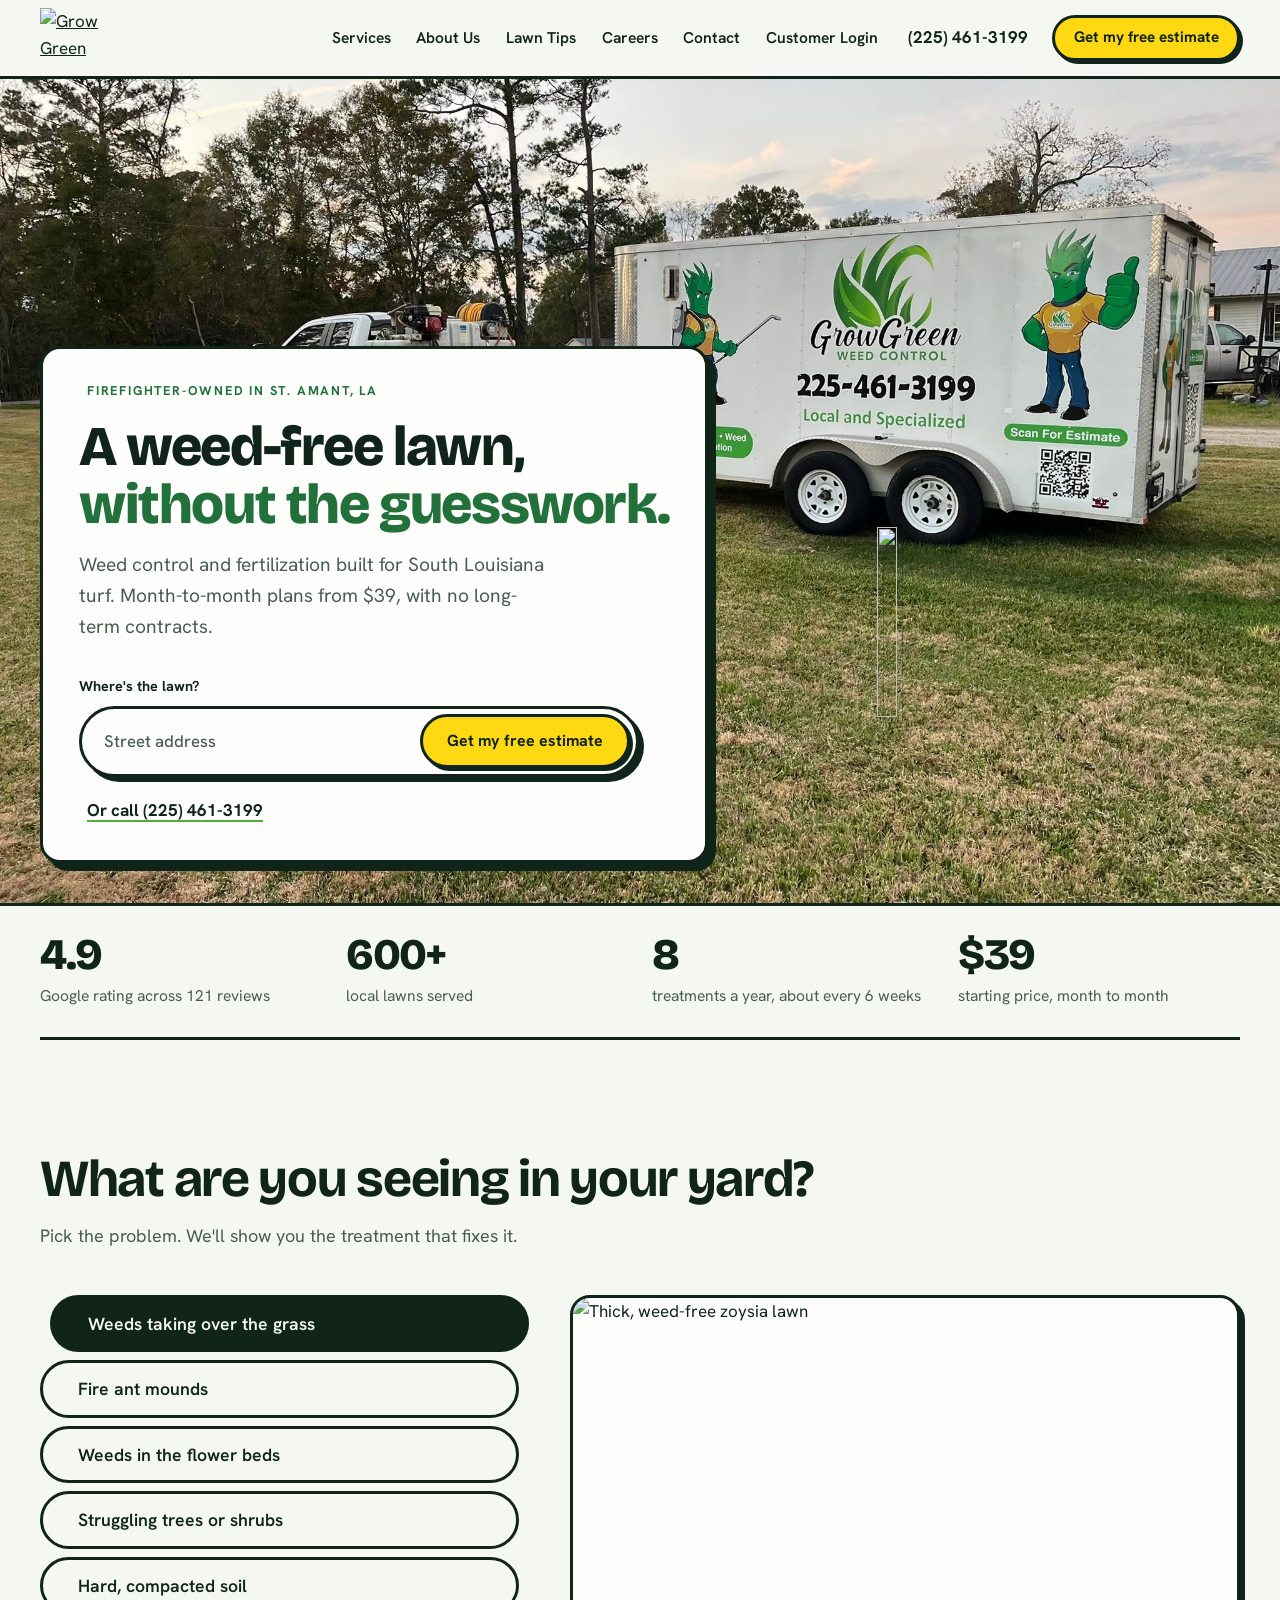
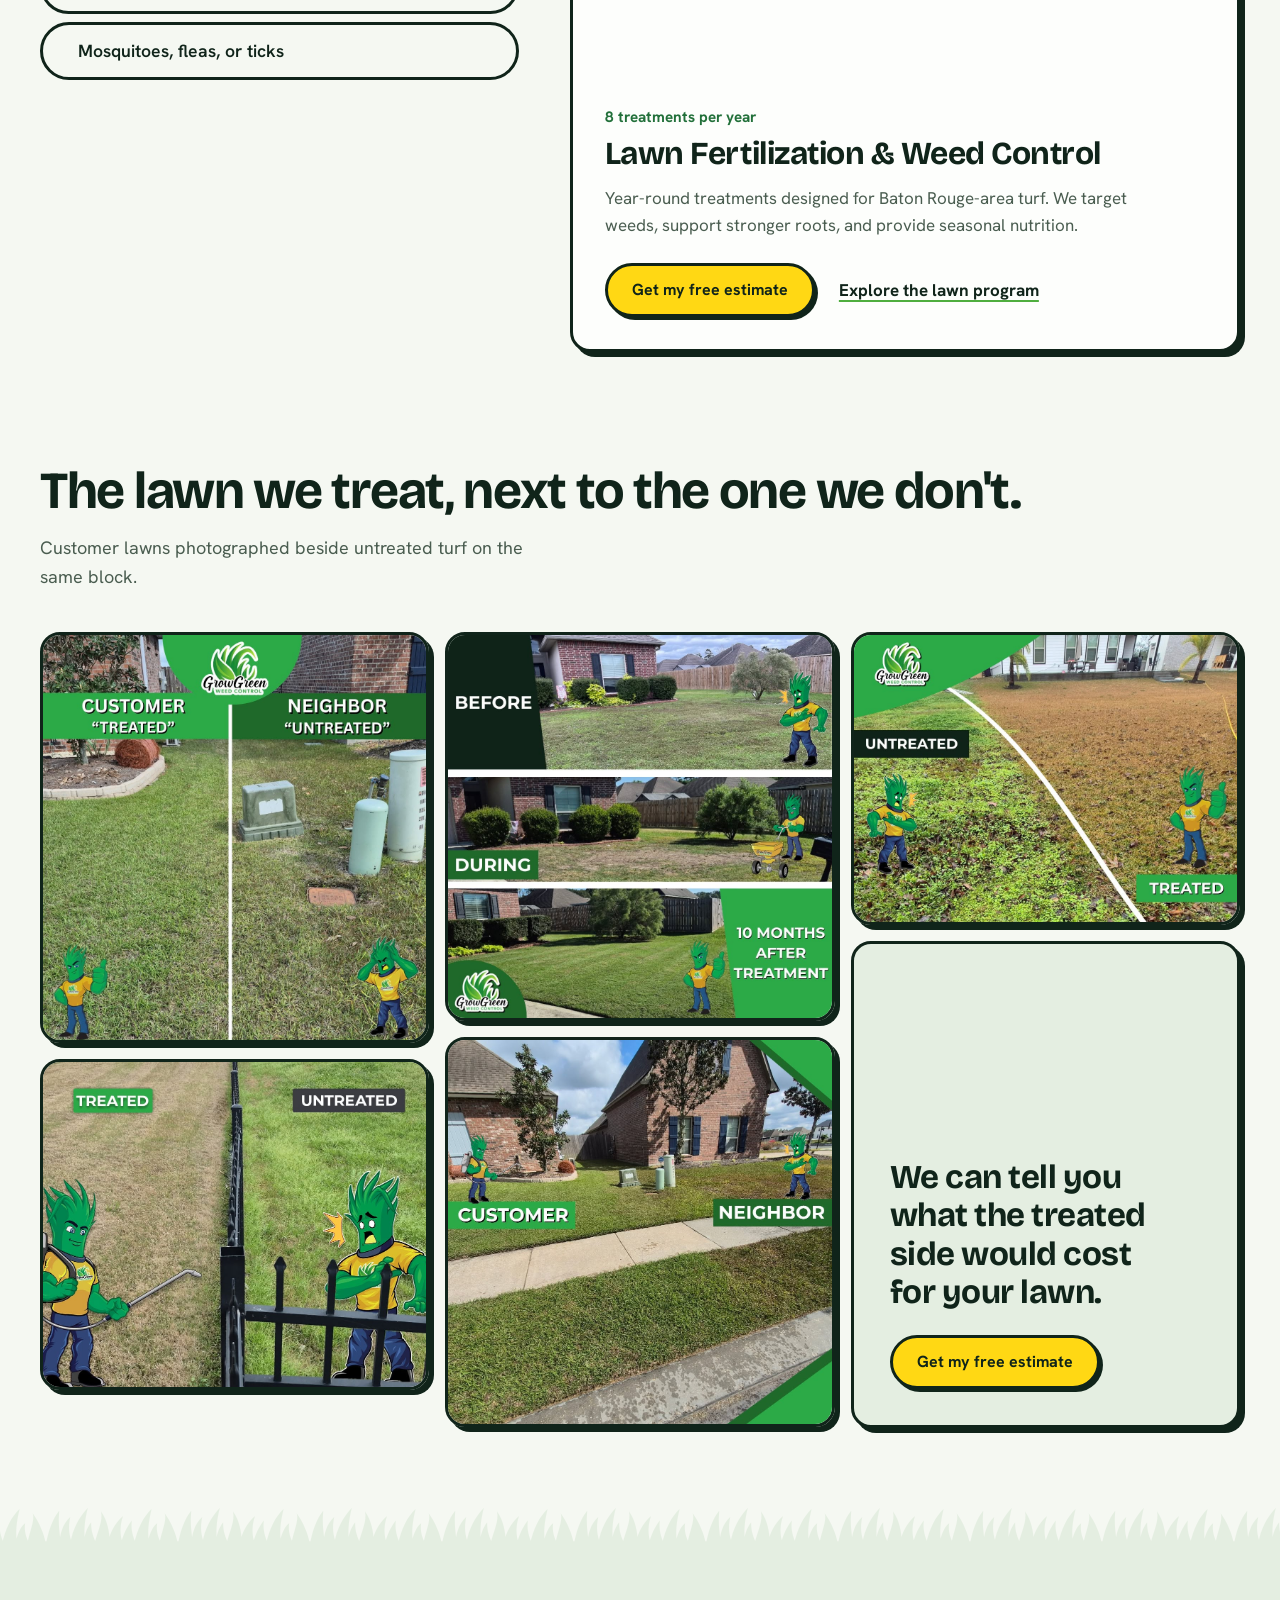
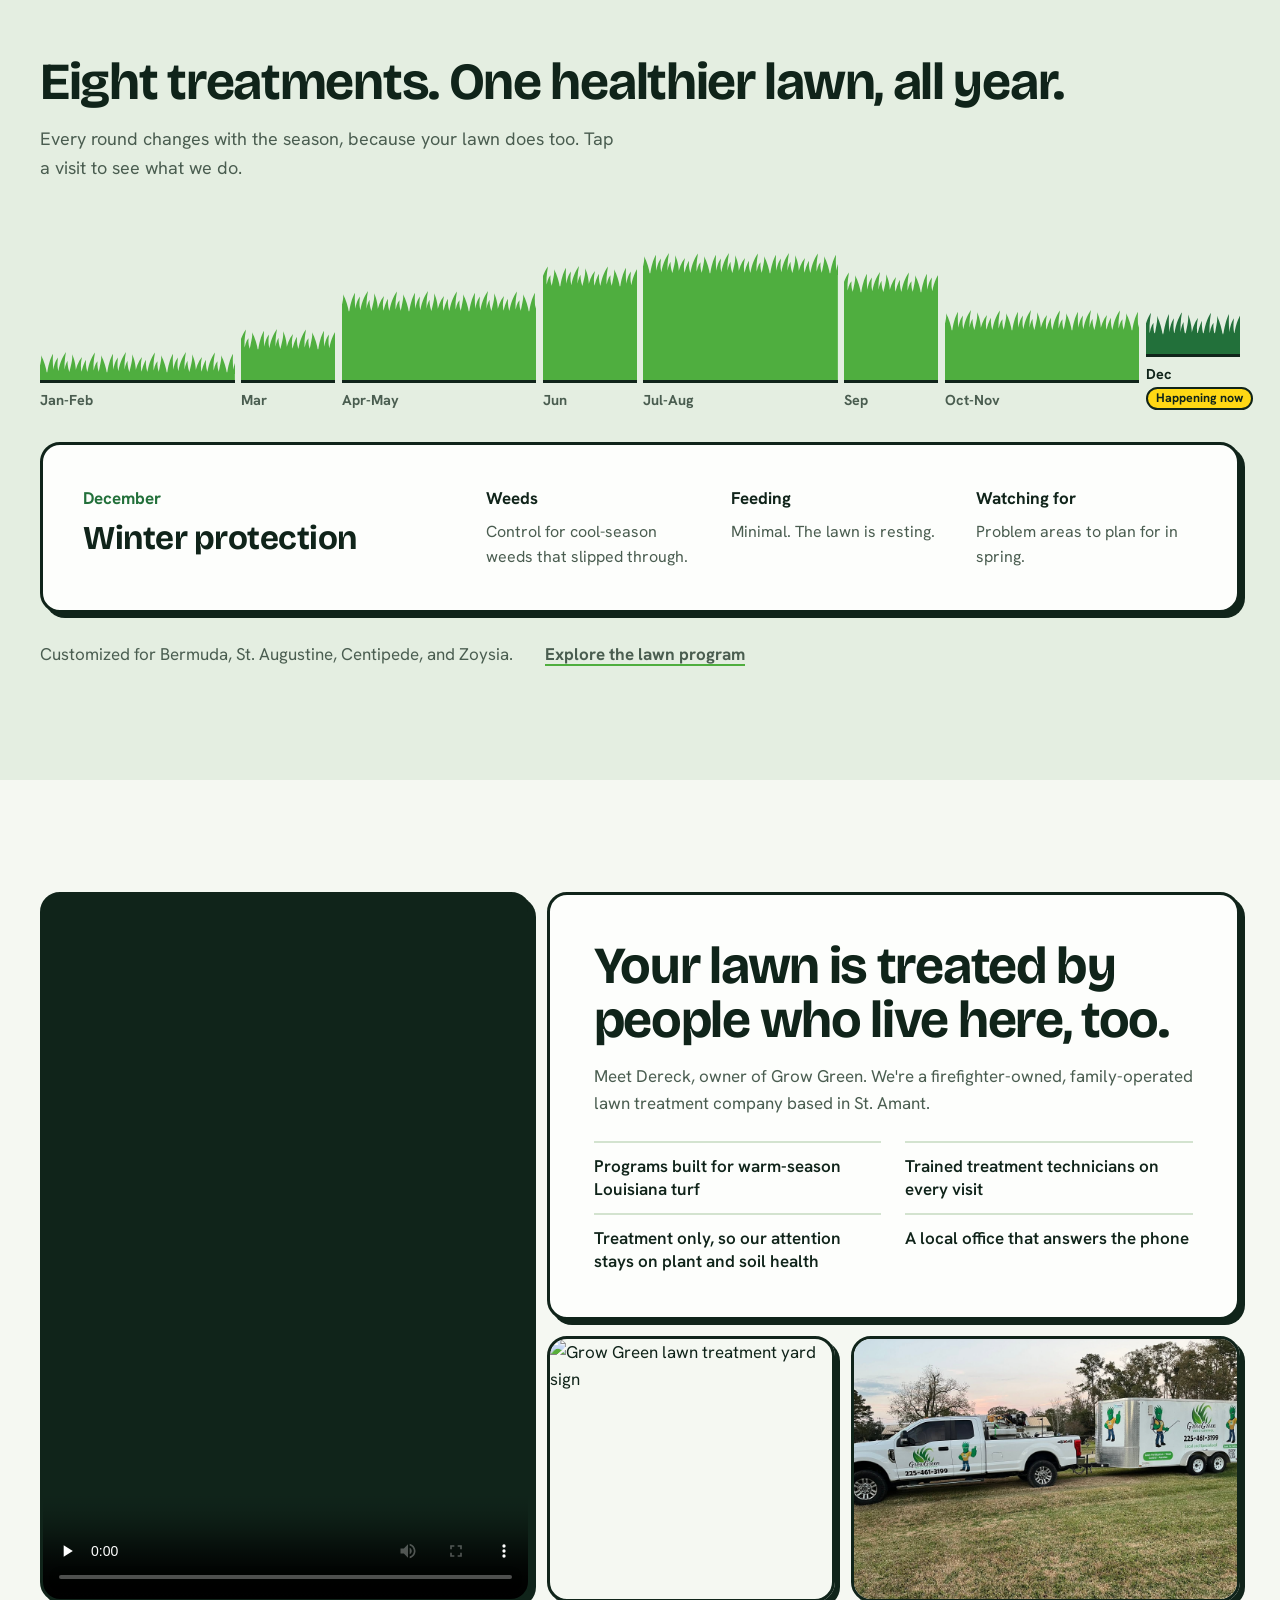
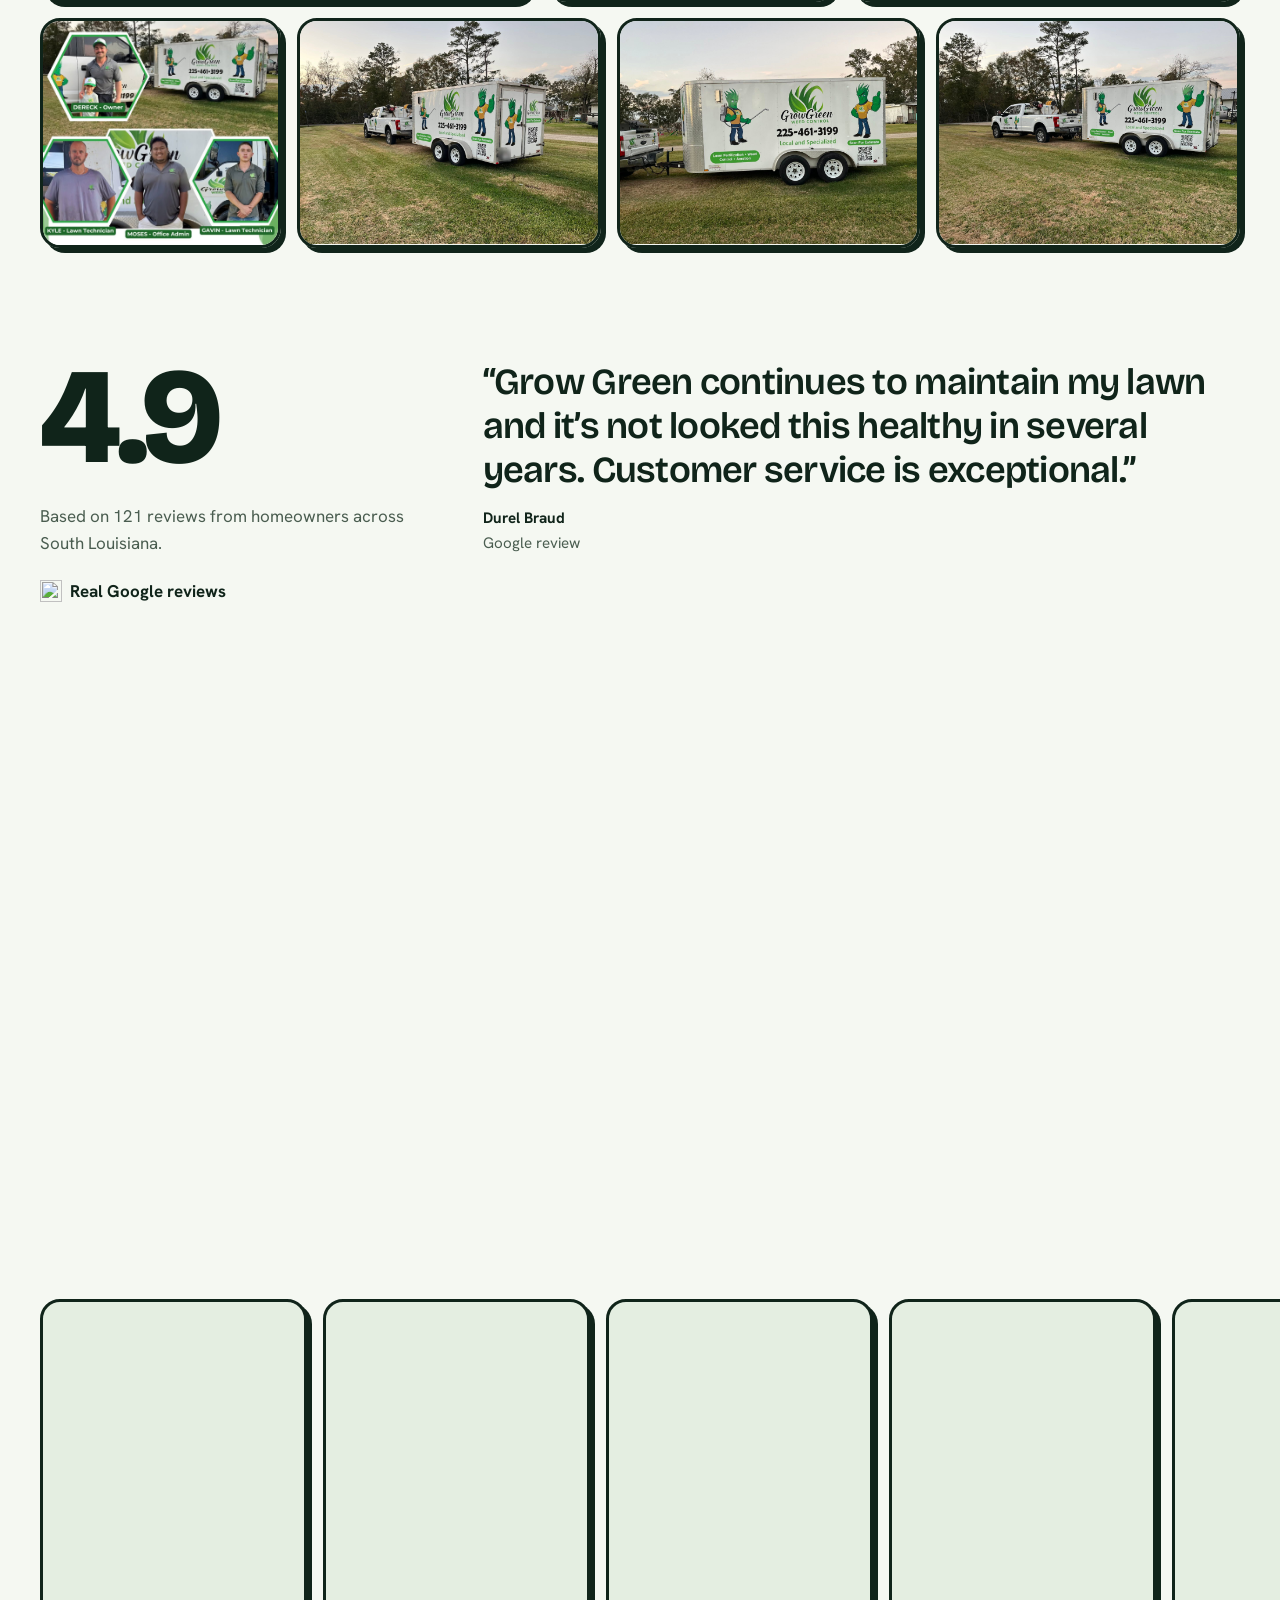
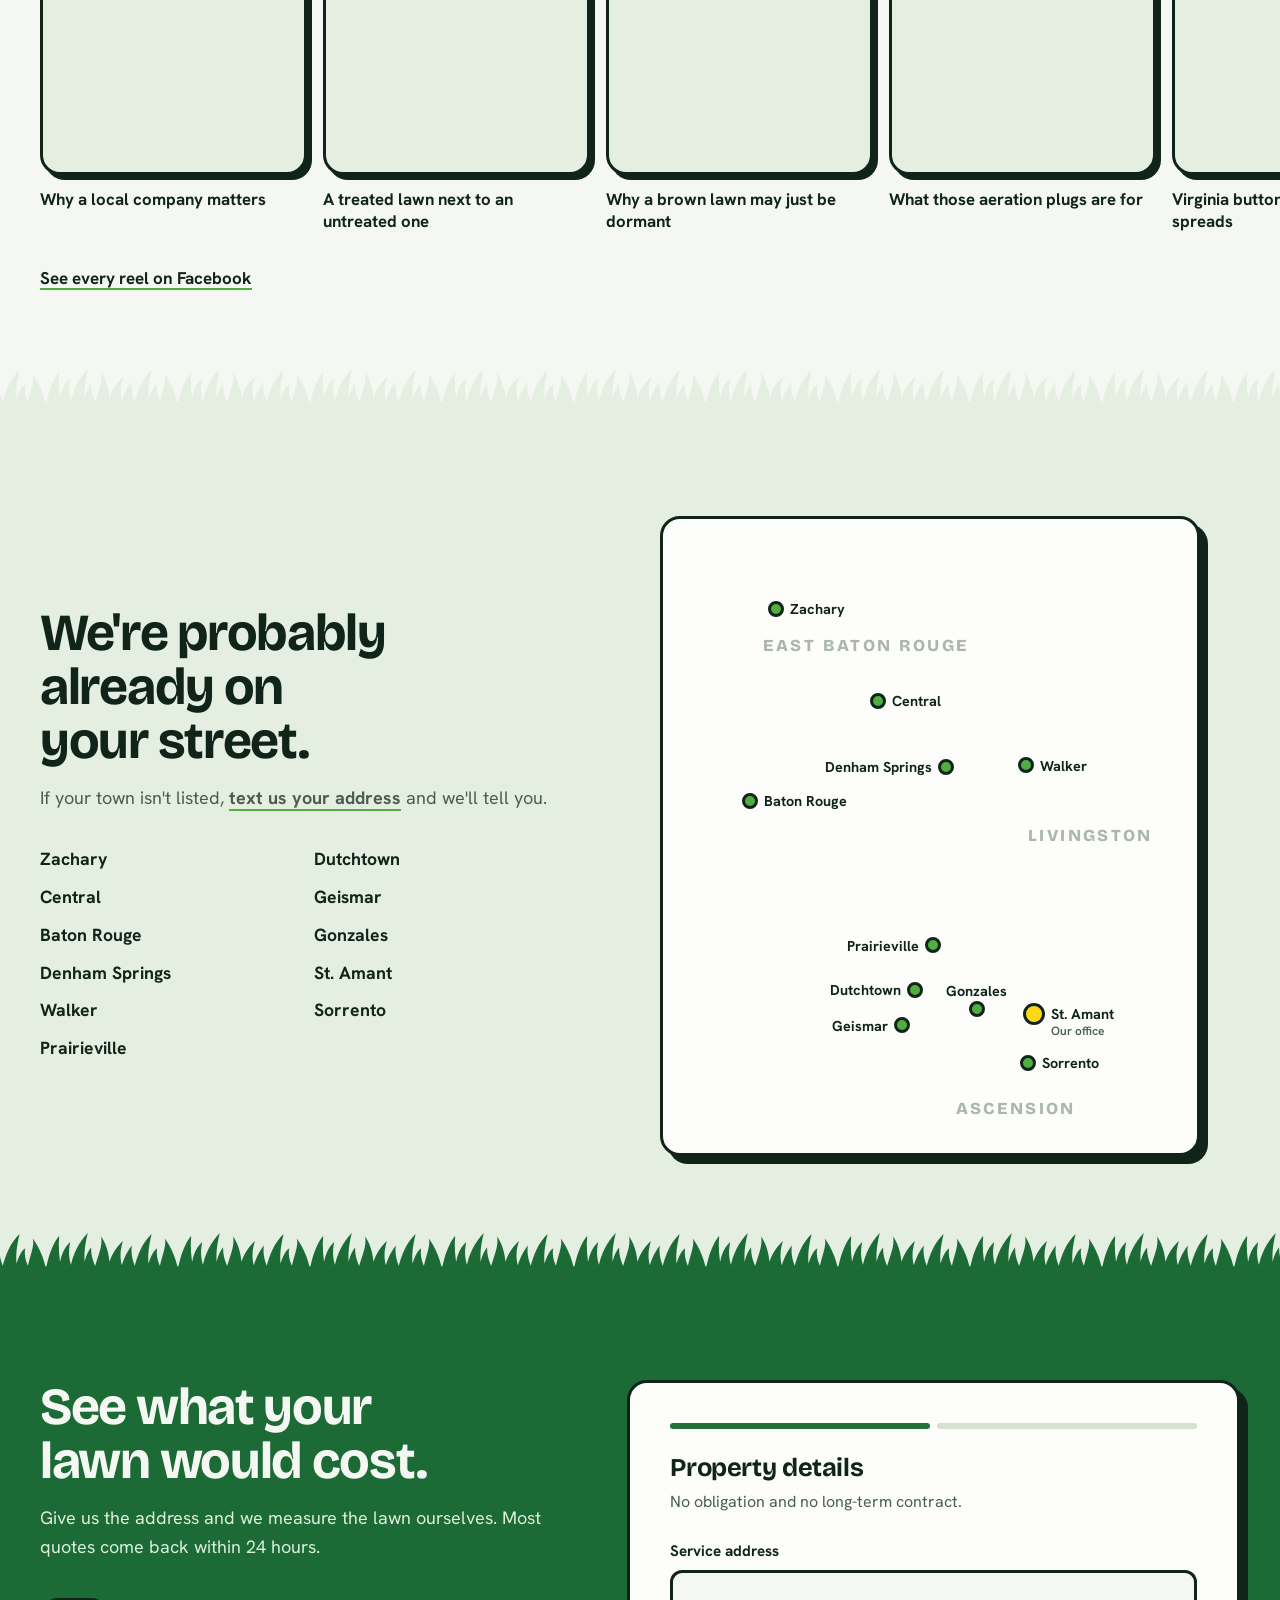
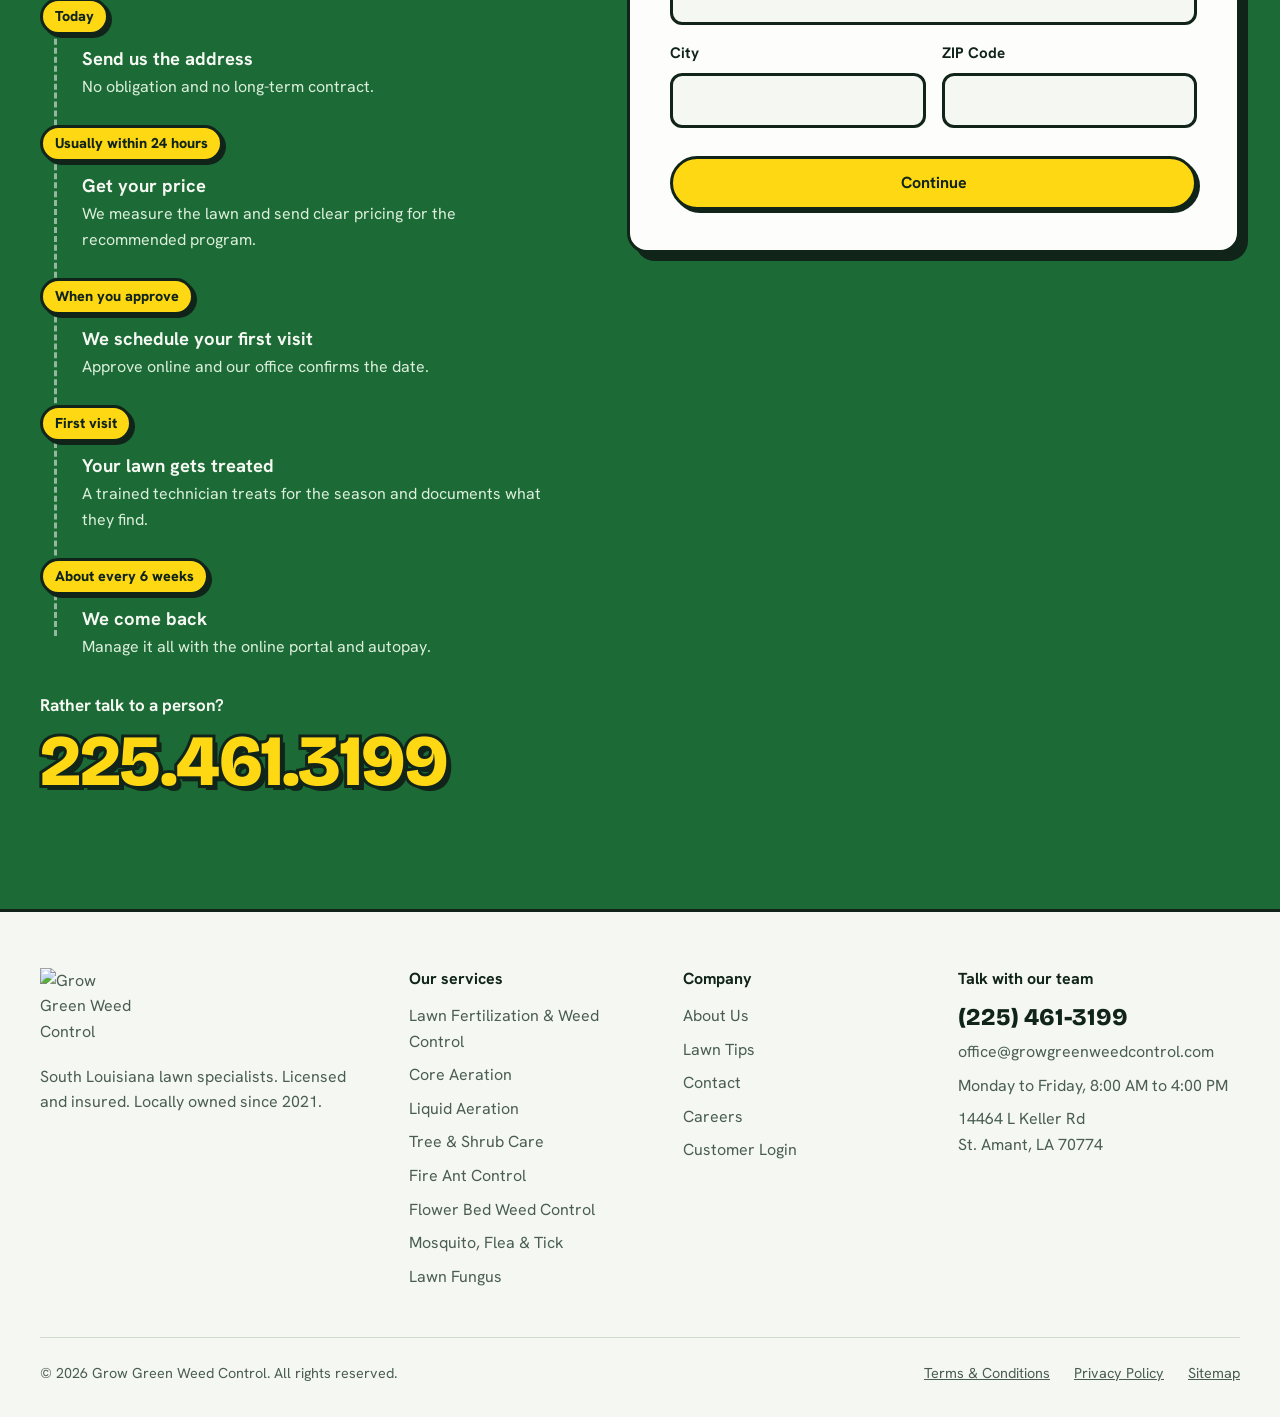
==== index.html @ 9f56fccf "Add Grow Green homepage redesign mockup Single-page redesign of growgreenweedcontrol.com with the ph" ====
<!doctype html>
<html lang="en">
<head>
<meta charset="utf-8">
<meta name="viewport" content="width=device-width, initial-scale=1">
<title>Grow Green Weed Control | Baton Rouge Lawn Treatment & Fertilization Experts</title>
<meta name="description" content="Local weed control and fertilization designed for South Louisiana lawns. Month-to-month plans start at $39. Firefighter-owned in St. Amant, LA.">
<!-- Pitch mockup: fonts and icons load from CDNs and photos hotlink from the live site. Self-host all three for production. -->
<link rel="preconnect" href="https://fonts.googleapis.com">
<link rel="preconnect" href="https://fonts.gstatic.com" crossorigin>
<link href="https://fonts.googleapis.com/css2?family=Bricolage+Grotesque:opsz,wght@12..96,500..800&family=Hanken+Grotesk:ital,wght@0,400..700;1,400..700&display=swap" rel="stylesheet">
<link rel="stylesheet" href="https://unpkg.com/@phosphor-icons/web@2.1.1/src/bold/style.css">
<link rel="stylesheet" href="https://unpkg.com/@phosphor-icons/web@2.1.1/src/fill/style.css">
<link rel="preload" as="image" href="photos/truck-trailer-1.jpg">
<style>
/* Tokens. Shape rule: buttons and chips are full pill, media and panels 20px, inputs 12px. */
:root{
  --bg:#f5f8f2; --surface:#fdfefc; --tint:#e4eee1; --tint-2:#d3e3cf;
  --ink:#10241a; --muted:#4a5d50; --line:#cfdccc;
  --green:#22703a; --green-bright:#4fae3f;
  --accent:#ffd814; --accent-ink:#10241a; --accent-hover:#f5c800; /* yard-sign yellow */
  --bw:3px; --brand-block:#1c6a35;
  --grass:#4fae3f; --grass-on:#22703a; --star-stroke:2px;
  /* One repeating grass-blade silhouette, used as a mask for section edges and the calendar */
  --blades:url("data:image/svg+xml,%3Csvg xmlns='http://www.w3.org/2000/svg' viewBox='0 0 120 40' preserveAspectRatio='none'%3E%3Cpath d='M0 40C2 26 6 12 12 3C11 16 12 28 14 40ZM12 40C13 28 15 18 22 10C20 22 21 30 24 40ZM22 40C24 24 30 10 38 0C35 14 34 28 36 40ZM34 40C35 30 37 22 41 16C41 26 43 32 46 40ZM44 40C47 26 52 14 50 4C56 14 58 28 58 40ZM56 40C58 28 62 18 70 9C67 20 67 30 70 40ZM68 40C70 30 74 20 78 14C77 24 79 32 82 40ZM80 40C83 24 88 10 96 1C93 16 92 28 94 40ZM92 40C94 30 96 22 101 17C100 26 102 33 105 40ZM103 40C105 26 110 14 108 6C114 16 118 28 120 40ZM0 37H120V40H0Z'/%3E%3C/svg%3E");
  --error:#a3261b;
  --shadow:5px 5px 0 var(--ink);
  --r-media:20px; --r-input:12px;
  --display:"Bricolage Grotesque",system-ui,sans-serif;
  --body:"Hanken Grotesk",system-ui,sans-serif;
  --ease:cubic-bezier(.16,1,.3,1);
  /* z-scale: 10 sticky nav, 20 mobile action bar, 30 mobile menu */
}
@media (prefers-color-scheme:dark){
  :root{
    --bg:#0d1811; --surface:#14231a; --tint:#1a2e21; --tint-2:#24402d;
    --ink:#eaf2ea; --muted:#a6b8aa; --line:#2b4233;
    --green:#7fd069; --green-bright:#7fd069;
    --grass:#35762f; --grass-on:#a5e88c; --star-stroke:0;
    --error:#ff9d91;
  }
}
*,*::before,*::after{box-sizing:border-box}
html{scroll-behavior:smooth;scroll-padding-top:92px}
body{margin:0;background:var(--bg);color:var(--ink);font:400 1.0625rem/1.6 var(--body);-webkit-font-smoothing:antialiased}
img,video{display:block;max-width:100%;height:auto}
a{color:inherit}
button,input,select{font-family:inherit}
h1,h2,h3{font-family:var(--display);font-weight:700;letter-spacing:-.025em;line-height:1.04;margin:0;text-wrap:balance}
h2{font-size:clamp(2rem,4.2vw,3.25rem)}
h3{font-size:1.35rem;letter-spacing:-.015em;line-height:1.15}
p{margin:0;text-wrap:pretty}
.wrap{max-width:1280px;margin-inline:auto;padding-inline:clamp(1rem,4vw,2.5rem)}
section{padding-block:clamp(4rem,9vw,7rem)}
.lede{color:var(--muted);max-width:58ch;margin-top:1rem;font-size:1.125rem}
.sr{position:absolute;width:1px;height:1px;overflow:hidden;clip-path:inset(50%)}
:focus-visible{outline:3px solid var(--green);outline-offset:3px;border-radius:6px}

.btn{display:inline-flex;align-items:center;justify-content:center;gap:.55rem;white-space:nowrap;font:700 1rem/1 var(--body);padding:1rem 1.5rem;border-radius:999px;border:2px solid transparent;text-decoration:none;cursor:pointer;transition:transform .25s var(--ease),background-color .2s,border-color .2s}
.btn:active{transform:scale(.98)}
.btn-primary{background:var(--accent);color:var(--accent-ink)}
.btn-primary:hover{background:var(--accent-hover)}
.btn-primary i{transition:transform .3s var(--ease)}
.btn-primary:hover i{transform:translateX(4px)}
.btn-ghost{border-color:var(--ink);color:var(--ink);background:transparent}
.btn-ghost:hover{background:var(--tint)}
.textlink{font-weight:700;text-underline-offset:.25em;text-decoration-thickness:2px;text-decoration-color:var(--green-bright)}
.textlink:hover{text-decoration-color:var(--accent)}

/* Nav */
.nav{position:sticky;top:0;z-index:10;background:color-mix(in srgb,var(--bg) 92%,transparent);backdrop-filter:blur(10px);border-bottom:1px solid var(--line)}
.nav .wrap{display:flex;align-items:center;gap:1.5rem;height:76px}
.logo{display:flex;align-items:center;flex:none}
.logo img{height:60px;width:auto}
@media (prefers-color-scheme:dark){.logo{background:#f5f8f2;border-radius:12px;padding:2px 8px}}
.nav-links{display:flex;gap:1.6rem;margin-left:auto;list-style:none;padding:0;margin-block:0}
.nav-links a{text-decoration:none;font-weight:600;font-size:.975rem;white-space:nowrap}
.nav-links a:hover{color:var(--green)}
.nav-phone{font-weight:700;text-decoration:none;white-space:nowrap;display:flex;align-items:center;gap:.4rem}
.nav .btn{padding:.8rem 1.15rem;font-size:.95rem}
.menu-btn{display:none;margin-left:auto;background:none;border:2px solid var(--ink);color:var(--ink);border-radius:999px;width:46px;height:46px;font-size:1.25rem;cursor:pointer;align-items:center;justify-content:center}
@media (max-width:1100px){
  .nav-links{display:none;position:absolute;z-index:30;top:76px;left:0;right:0;background:var(--surface);border-bottom:1px solid var(--line);flex-direction:column;gap:0;padding:.5rem clamp(1rem,4vw,2.5rem) 1.25rem}
  .nav-links.open{display:flex}
  .nav-links a{display:block;padding:.9rem 0;border-bottom:1px solid var(--line);font-size:1.05rem}
  .menu-btn{display:inline-flex}
  .nav-phone{margin-left:auto}
  .menu-btn{margin-left:0}
}
@media (max-width:767px){.nav .btn,.nav-phone span{display:none}.nav .wrap{height:68px}.logo img{height:52px}.nav-links{top:68px}}

/* Hero */
.hero{position:relative;padding:0;border-bottom:var(--bw) solid var(--ink);--ph:clamp(220px,56vw,420px)}
.hero-bg{position:absolute;inset:0;width:100%;height:100%;object-fit:cover;object-position:50% 88%}
.hero .wrap{position:relative;display:flex;align-items:flex-end;min-height:calc(100dvh - 76px);padding-block:2.5rem}
.hero-card{background:var(--surface);border:var(--bw) solid var(--ink);border-radius:var(--r-media);padding:clamp(1.25rem,3vw,2.25rem);max-width:730px;box-shadow:8px 8px 0 var(--ink)}
.eyebrow{font:700 .8rem/1 var(--body);letter-spacing:.14em;text-transform:uppercase;color:var(--green);display:flex;align-items:center;gap:.5rem;margin-bottom:1.25rem}
.hero h1{font-size:clamp(2.1rem,4.6vw,3.5rem);font-weight:800}
.hero h1 em{font-style:normal;color:var(--green);display:block}
.hero .lede{font-size:clamp(1.1rem,1.5vw,1.3rem);max-width:44ch}
.addr{margin-top:2rem;max-width:560px}
.addr label{display:block;font-weight:700;font-size:.9rem;margin-bottom:.5rem}
.addr-row{display:flex;gap:.5rem;background:var(--surface);border:2px solid var(--ink);border-radius:999px;padding:.35rem;box-shadow:var(--shadow)}
.addr-row:focus-within{border-color:var(--green)}
.addr-row input{flex:1;min-width:0;border:0;background:transparent;color:var(--ink);font:500 1.05rem var(--body);padding:.6rem 1rem;outline:0}
.addr-row input::placeholder{color:var(--muted)}
.hero-call{margin-top:1.25rem;display:inline-flex;align-items:center;gap:.5rem}
.mascot{position:absolute;right:max(4vw,calc((100vw - 1280px)/2));bottom:-1.25rem;height:min(48%,420px);width:auto;filter:drop-shadow(6px 6px 0 rgb(16 36 26 / .35));transform-origin:60% 100%}
@media (max-width:900px){
  .hero-bg{position:static;height:var(--ph);border-bottom:var(--bw) solid var(--ink)}
  .hero .wrap{display:block;min-height:0;padding-block:0 2.5rem}
  .hero-card{margin-top:-3rem;max-width:none}
  .hero{--ph:clamp(300px,64vw,440px)}
  .mascot{right:1rem;bottom:auto;top:calc(var(--ph) - 3rem - 104px);height:120px}
}
@media (max-width:520px){
  .addr-row{flex-direction:column;border-radius:var(--r-media);padding:.5rem}
  .addr-row .btn{width:100%}
}

/* Proof row */
.proof{padding-block:0}
.proof ul{list-style:none;margin:0;padding:1.75rem 0;display:grid;grid-template-columns:repeat(4,1fr);gap:1.5rem;border-block:1px solid var(--line)}
.proof b{display:flex;align-items:center;gap:.4rem;font:800 clamp(1.9rem,3.4vw,2.75rem)/1 var(--display);letter-spacing:-.03em}
.proof b i{font-size:.7em;color:var(--accent)}
.proof span{display:block;color:var(--muted);margin-top:.4rem;font-size:.975rem}
@media (max-width:767px){.proof ul{grid-template-columns:1fr 1fr}}

/* Symptom picker */
.picker-grid{display:grid;grid-template-columns:minmax(0,5fr) minmax(0,7fr);gap:clamp(1.5rem,4vw,3.5rem);margin-top:2.75rem;align-items:start}
.picker-tabs{display:flex;flex-direction:column;gap:.5rem}
.picker-tabs button{display:flex;align-items:center;gap:.9rem;width:100%;text-align:left;font:600 1.1rem/1.2 var(--body);color:var(--ink);background:transparent;border:2px solid var(--line);border-radius:999px;padding:.95rem 1.3rem;cursor:pointer;transition:background-color .2s,border-color .2s,transform .3s var(--ease)}
.picker-tabs button i{font-size:1.3rem;color:var(--green)}
.picker-tabs button:hover{border-color:var(--green);transform:translateX(4px)}
.picker-tabs button[aria-selected=true]{background:var(--ink);border-color:var(--ink);color:var(--bg);transform:translateX(10px)}
.picker-tabs button[aria-selected=true] i{color:var(--accent)}
.picker-panel{background:var(--surface);border:1px solid var(--line);border-radius:var(--r-media);overflow:hidden;box-shadow:var(--shadow)}
.picker-panel img{width:100%;aspect-ratio:16/9;object-fit:cover}
.picker-body{padding:clamp(1.25rem,3vw,2rem)}
.picker-body .freq{font-weight:700;color:var(--green);font-size:.95rem}
.picker-body h3{font-size:clamp(1.5rem,2.6vw,2rem);margin-top:.35rem}
.picker-body p{color:var(--muted);margin-top:.75rem;max-width:56ch}
.picker-actions{display:flex;flex-wrap:wrap;align-items:center;gap:1rem 1.5rem;margin-top:1.5rem}
.swap{animation:swap .45s var(--ease)}
@keyframes swap{from{opacity:0;transform:translateY(10px)}}
@media (max-width:900px){
  .picker-grid{grid-template-columns:1fr}
  .picker-tabs{flex-direction:row;overflow-x:auto;scroll-snap-type:x mandatory;padding-bottom:.5rem;margin-inline:calc(-1 * clamp(1rem,4vw,2.5rem));padding-inline:clamp(1rem,4vw,2.5rem)}
  .picker-tabs button{flex:none;width:auto;scroll-snap-align:start;font-size:1rem;padding:.8rem 1.1rem}
  .picker-tabs button:hover,.picker-tabs button[aria-selected=true]{transform:none}
}

.picker-tabs,.rounds{scrollbar-width:none}
.picker-tabs::-webkit-scrollbar,.rounds::-webkit-scrollbar{display:none}

/* Year program */
.year{background:var(--tint)}
/* The year as a strip of turf: 12 month columns, each visit spans its months, grass height follows the growing season */
.rounds{display:grid;grid-template-columns:repeat(12,minmax(0,1fr));gap:.4rem;margin-top:2.75rem;align-items:end}
.rounds button{grid-column:span var(--span);background:none;border:0;padding:0;cursor:pointer;color:var(--muted);font:700 .9rem/1.3 var(--body);text-align:left}
.rounds .turf{display:flex;align-items:flex-end;height:130px;border-bottom:var(--bw) solid var(--ink)}
.rounds .grass{width:100%;height:var(--h);background:var(--grass);-webkit-mask:var(--blades) repeat-x top/60px 22px,linear-gradient(#000,#000) no-repeat bottom/100% calc(100% - 21px);mask:var(--blades) repeat-x top/60px 22px,linear-gradient(#000,#000) no-repeat bottom/100% calc(100% - 21px);transform-origin:bottom;transition:transform .4s var(--ease),background-color .2s}
.rounds button:hover .grass{transform:scaleY(1.06)}
.rounds button[aria-selected=true]{color:var(--ink)}
.rounds button[aria-selected=true] .grass{background:var(--grass-on);transform:scaleY(1.1)}
.rounds .label{display:block;padding-top:.5rem}
.rounds .now{display:inline-block;margin-top:.2rem;padding:.1rem .5rem;background:var(--accent);color:var(--accent-ink);border:2px solid #10241a;border-radius:999px;font-size:.78rem;white-space:nowrap}
.round-panel{margin-top:2rem;display:grid;grid-template-columns:minmax(0,4fr) minmax(0,8fr);gap:clamp(1.5rem,4vw,3rem);background:var(--surface);border-radius:var(--r-media);padding:clamp(1.5rem,3.5vw,2.5rem)}
.round-panel h3{font-size:clamp(1.5rem,2.6vw,2.1rem)}
.round-panel .when{color:var(--green);font-weight:700;margin-bottom:.4rem}
.round-panel dl{margin:0;display:grid;grid-template-columns:repeat(3,1fr);gap:1.5rem}
.round-panel dt{font-weight:700;display:flex;align-items:center;gap:.5rem}
.round-panel dd{margin:.4rem 0 0;color:var(--muted);font-size:1rem}
.year-foot{margin-top:1.75rem;display:flex;flex-wrap:wrap;gap:.75rem 2rem;align-items:center;color:var(--muted)}
@media (max-width:900px){
  .rounds{grid-template-columns:repeat(12,56px);overflow-x:auto;scroll-snap-type:x proximity;padding-bottom:.5rem}
  .rounds button{scroll-snap-align:start}
  .round-panel,.round-panel dl{grid-template-columns:1fr}
}

/* Meet Dereck bento: 4 items, 4 cells */
.bento{display:grid;grid-template-columns:repeat(12,1fr);grid-template-rows:auto auto;gap:1rem}
.bento>*{border-radius:var(--r-media);overflow:hidden}
.b-video{grid-column:span 5;grid-row:span 2;background:#10241a;position:relative;min-height:420px}
.b-video video{position:absolute;inset:0;width:100%;height:100%;object-fit:cover}
.b-text{grid-column:span 7;background:var(--surface);border:1px solid var(--line);padding:clamp(1.5rem,3.5vw,2.75rem)}
.b-text p{color:var(--muted);margin-top:1rem;max-width:60ch}
.why{list-style:none;padding:0;margin:1.5rem 0 0;display:grid;grid-template-columns:1fr 1fr;gap:.75rem 1.5rem;font-weight:600}
.why li{line-height:1.35;padding-top:.75rem;border-top:2px solid var(--tint-2)}
.b-sign{grid-column:span 3}
.b-lawn{grid-column:span 4}
.b-sign img,.b-lawn img{width:100%;height:100%;min-height:200px;max-height:260px;object-fit:cover}
@media (max-width:900px){
  .bento{grid-template-columns:1fr 1fr}
  .b-video,.b-text{grid-column:1/-1;grid-row:auto}
  .b-video{min-height:0;aspect-ratio:1/1}
  .b-sign,.b-lawn{grid-column:span 1}
  .why{grid-template-columns:1fr}
}

/* Crew row: flex-grow equals each photo's aspect ratio, so every photo lands at the same height uncropped */
.crew{display:flex;gap:1rem;margin-top:1rem}
.crew a{flex:var(--ar) 1 0;min-width:0;border-radius:var(--r-media);overflow:hidden}
.crew img{width:100%}
@media (max-width:900px){.crew{display:grid;grid-template-columns:1fr 1fr}.crew a:first-child{grid-column:1/-1}}

/* Facebook graphics are shown from the top down to --crop, which trims the caption strip baked into the bottom of each */
img.crop{aspect-ratio:var(--crop);object-fit:cover;object-position:top}

/* Results */
.results{columns:3;column-gap:1rem;margin-top:2.5rem}
.results>*{display:block;break-inside:avoid;margin-bottom:1rem;border-radius:var(--r-media);overflow:hidden}
.results img{width:100%;transition:transform .6s var(--ease)}
.results a:hover img{transform:scale(1.03)}
.results-cta{aspect-ratio:4/5;background:var(--tint);padding:clamp(1.5rem,3vw,2.25rem);display:flex!important;flex-direction:column;justify-content:flex-end;align-items:flex-start;gap:1.5rem}
.results-cta h3{font-size:clamp(1.6rem,2.6vw,2.2rem)}
@media (max-width:900px){.results{columns:2}}
@media (max-width:560px){.results{columns:1}.results-cta{aspect-ratio:auto}}

/* Reviews */
.reviews-grid{display:grid;grid-template-columns:minmax(0,4fr) minmax(0,8fr);gap:clamp(2rem,5vw,4rem);align-items:start}
.score{position:sticky;top:110px}
.score .big{font:800 clamp(5rem,11vw,8.5rem)/.85 var(--display);letter-spacing:-.05em}
.stars{display:flex;gap:.2rem;color:var(--accent);font-size:1.6rem;margin-top:1rem}
.score p{color:var(--muted);margin-top:.75rem}
.g{display:inline-flex;align-items:center;gap:.5rem;font-weight:700;margin-top:1.25rem}
.g img{width:22px;height:22px}
.quote-lead{font:600 clamp(1.5rem,2.9vw,2.3rem)/1.2 var(--display);letter-spacing:-.02em;margin:0}
.quotes{columns:2;column-gap:1rem;margin-top:2.25rem}
figure{margin:0}
.quotes figure{break-inside:avoid;background:var(--surface);border:1px solid var(--line);border-radius:var(--r-media);padding:1.4rem;margin-bottom:1rem}
.quotes blockquote{margin:0}
figcaption{margin-top:.9rem;font-size:.95rem;color:var(--muted)}
figcaption b{color:var(--ink);display:block}
@media (max-width:900px){.reviews-grid{grid-template-columns:1fr}.score{position:static}}
@media (max-width:600px){.quotes{columns:1}}

/* Reels rail */
.reels-head{display:flex;justify-content:space-between;align-items:flex-end;gap:1.5rem}
.reels-nav{display:flex;gap:.5rem;flex:none}
.reels-nav button{width:52px;height:52px;border-radius:999px;border:2px solid var(--ink);background:transparent;color:var(--ink);font-size:1.25rem;cursor:pointer;display:grid;place-items:center;transition:background-color .2s,transform .25s var(--ease)}
.reels-nav button:hover{background:var(--tint)}
.reels-nav button:active{transform:scale(.95)}
.reel-rail{--gutter:max(clamp(1rem,4vw,2.5rem),calc((100vw - 1280px)/2 + clamp(1rem,4vw,2.5rem)));display:flex;gap:1rem;overflow-x:auto;scroll-snap-type:x mandatory;scroll-padding-inline:var(--gutter);padding:2.25rem var(--gutter) 1rem;scrollbar-width:none}
.reel-rail::-webkit-scrollbar{display:none}
.reel{flex:none;width:267px;height:476px;border-radius:var(--r-media);overflow:hidden;background:var(--tint);scroll-snap-align:start;box-shadow:var(--shadow)}
.reel iframe{width:100%;height:100%;border:0;display:block}
.reel-item{flex:none;width:267px;scroll-snap-align:start}
.reel-item figcaption{margin-top:.9rem;font-weight:700;font-size:1.05rem;line-height:1.3;color:var(--ink)}
.reels-more{display:inline-block;margin-top:1rem}
@media (max-width:600px){.reels-nav{display:none}}

/* Areas */
.areas{background:var(--tint)}
.areas-grid{display:grid;grid-template-columns:minmax(0,5fr) minmax(0,6fr);gap:clamp(2rem,5vw,4rem);align-items:center}
.areas .lede a{white-space:nowrap}
.town-list{list-style:none;padding:0;margin:1.75rem 0 0;columns:2;column-gap:2rem;font-weight:700;font-size:1.1rem}
.town-list li{padding-block:.3rem;break-inside:avoid}
.town-list a{text-decoration:none}
.town-list a:hover{color:var(--green);text-decoration:underline}
/* Towns are plotted from their real coordinates; parish names are placed by eye */
.map{position:relative;aspect-ratio:5/6;max-height:640px;margin-inline:auto;width:100%;max-width:540px;background:var(--surface);border:var(--bw) solid var(--ink);border-radius:var(--r-media);box-shadow:8px 8px 0 var(--ink);overflow:hidden}
.map .parish{position:absolute;transform:translate(-50%,-50%);font:800 clamp(.8rem,1.6vw,1.05rem)/1.1 var(--display);letter-spacing:.14em;text-transform:uppercase;color:color-mix(in srgb,var(--muted) 45%,transparent);text-align:center;pointer-events:none}
.map a{position:absolute;width:0;height:0;text-decoration:none;font:700 .9rem/1 var(--body);color:var(--ink)}
.map a::before{content:"";position:absolute;left:-8px;top:-8px;width:16px;height:16px;border-radius:50%;background:var(--green-bright);border:var(--bw) solid var(--ink);transition:transform .25s var(--ease),background-color .2s}
.map a:hover::before,.map a:focus-visible::before{transform:scale(1.4);background:var(--accent)}
.map a span{position:absolute;top:-.45em;left:14px;white-space:nowrap}
.map a.l span{left:auto;right:14px}
.map a.t span{left:0;top:-1.75em;transform:translateX(-50%)}
.map a.office::before{background:var(--accent);left:-11px;top:-11px;width:22px;height:22px}
.map a.office span{left:17px}
.map a.office small{display:block;font-weight:600;font-size:.75rem;color:var(--muted);margin-top:.2rem}
@media (max-width:900px){.areas-grid{grid-template-columns:1fr}}

/* Quote */
.quote-grid{display:grid;grid-template-columns:minmax(0,5fr) minmax(0,6fr);gap:clamp(2rem,6vw,5rem);align-items:start}
/* What happens next, told by when it happens: yellow time tags strung along a dashed route line */
.next{list-style:none;padding:0;margin:2.25rem 0 0;position:relative}
.next::before{content:"";position:absolute;left:14px;top:.9rem;bottom:1.5rem;border-left:var(--bw) dashed currentColor;opacity:.55}
.next li{position:relative;padding:0 0 1.6rem 2.6rem}
.next li:last-child{padding-bottom:0}
.next .when{position:relative;display:inline-block;margin-left:-2.6rem;padding:.25rem .75rem;background:var(--accent);color:var(--accent-ink);border:var(--bw) solid #10241a;border-radius:999px;font-weight:800;font-size:.9rem;box-shadow:3px 3px 0 #10241a}
.next b{display:block;font-size:1.15rem;margin-top:.6rem}
.next span.what{display:block;color:var(--muted);font-size:1rem}
.form{background:var(--surface);border:1px solid var(--line);border-radius:var(--r-media);padding:clamp(1.25rem,3.5vw,2.5rem);box-shadow:var(--shadow)}
.progress{display:flex;gap:.4rem;margin-bottom:1.5rem}
.progress i{flex:1;height:6px;border-radius:999px;background:var(--tint-2);transition:background-color .3s}
.progress i.on{background:var(--green)}
.form h3{font-size:1.6rem}
.form .hint{color:var(--muted);margin-top:.4rem;font-size:1rem}
.fields{display:grid;grid-template-columns:1fr 1fr;gap:1rem;margin-top:1.5rem}
.field{display:flex;flex-direction:column;gap:.45rem}
.field.full{grid-column:1/-1}
.field label{font-weight:700;font-size:.95rem}
.field input,.field select{font:500 1.05rem var(--body);color:var(--ink);background:var(--bg);border:2px solid var(--line);border-radius:var(--r-input);padding:.85rem 1rem;width:100%}
.field input:focus,.field select:focus{outline:0;border-color:var(--green)}
.field small{color:var(--muted);font-size:.875rem}
.field .err{color:var(--error);font-weight:600;font-size:.9rem;display:none}
.field.bad input{border-color:var(--error)}
.field.bad .err{display:block}
.form-actions{display:flex;flex-wrap:wrap;gap:.75rem;margin-top:1.75rem;align-items:center}
.form-actions .btn-primary{flex:1}
.back{background:none;border:0;color:var(--ink);font:700 1rem var(--body);cursor:pointer;padding:.5rem;text-decoration:underline;text-underline-offset:.25em}
.done{text-align:left}
.done i{font-size:3rem;color:var(--green)}
.done p{color:var(--muted);margin-top:.75rem}
[hidden]{display:none!important}
@media (max-width:900px){.quote-grid{grid-template-columns:1fr}}
@media (max-width:520px){.fields{grid-template-columns:1fr}}

/* Footer */
footer{border-top:1px solid var(--line);padding-block:3.5rem 2rem;font-size:1rem}
.foot{display:grid;grid-template-columns:1.4fr 1fr 1fr 1.2fr;gap:2.5rem}
.foot h4{font:700 1rem var(--body);margin:0 0 .9rem}
.foot ul{list-style:none;padding:0;margin:0;display:grid;gap:.5rem}
.foot a{text-decoration:none;color:var(--muted)}
.foot a:hover{color:var(--ink);text-decoration:underline}
.foot p{color:var(--muted);margin-top:1rem;max-width:36ch}
.foot address{font-style:normal;color:var(--muted);display:grid;gap:.5rem}
.foot address a.tel{font:800 1.5rem var(--display);color:var(--ink)}
.legal{margin-top:3rem;padding-top:1.5rem;border-top:1px solid var(--line);display:flex;flex-wrap:wrap;gap:.5rem 1.5rem;color:var(--muted);font-size:.9rem}
.legal a{color:var(--muted)}
.legal span{margin-right:auto}
@media (max-width:900px){.foot{grid-template-columns:1fr 1fr}}
@media (max-width:520px){.foot{grid-template-columns:1fr}}

/* Cartoon linework, matching the mascot: thick ink outlines and hard offset shadows instead of hairlines and blur */
.picker-panel,.b-text,.quotes figure,.form,.round-panel,.bento>*,.crew a,.results>*,.reel{border:var(--bw) solid var(--ink)}
.bento>*,.crew a,.results>*,.round-panel,.quotes figure{box-shadow:var(--shadow)}
.btn{border:var(--bw) solid #10241a;box-shadow:3px 3px 0 var(--ink)}
.btn:hover{transform:translate(-1px,-1px);box-shadow:4px 4px 0 var(--ink)}
.btn:active{transform:translate(3px,3px);box-shadow:0 0 0 var(--ink)}
.btn-ghost{border-color:var(--ink)}
.addr-row,.picker-tabs button,.menu-btn,.reels-nav button{border-width:var(--bw);border-color:var(--ink)}
.field input,.field select{border-width:var(--bw);border-color:var(--ink)}
.field.bad input{border-color:var(--error)}
.reels-nav button{box-shadow:3px 3px 0 var(--ink)}
.nav{border-bottom:var(--bw) solid var(--ink)}
.proof ul{border-top:0;border-bottom:var(--bw) solid var(--ink)}
footer{border-top:var(--bw) solid var(--ink)}
.stars i,.proof b i{-webkit-text-stroke:var(--star-stroke) var(--ink);paint-order:stroke fill}

/* Quote section: the one full-bleed brand-green block */
#quote{background:var(--brand-block);color:#f5f8f2}
#quote .lede,#quote .next span.what{color:#dcefdc}

/* Grass-blade section edges: the section's own colour grows up into the one above */
.blades{position:relative}
.blades::before{content:"";position:absolute;left:0;right:0;bottom:calc(100% - 1px);height:36px;background:var(--edge);-webkit-mask:var(--blades) repeat-x bottom/132px 36px;mask:var(--blades) repeat-x bottom/132px 36px;pointer-events:none}
.year,.areas{--edge:var(--tint)}
#quote{--edge:var(--brand-block)}
#quote .form{color:var(--ink);box-shadow:8px 8px 0 #10241a}
#quote :focus-visible{outline-color:var(--accent)}
.callout{margin-top:2rem;font-weight:700}
.signnum{display:block;width:fit-content;margin-top:.35rem;font:800 clamp(2.4rem,6.2vw,4.5rem)/1 var(--display);letter-spacing:-.02em;color:var(--accent);text-decoration:none;-webkit-text-stroke:6px #10241a;paint-order:stroke fill;text-shadow:5px 5px 0 #10241a}

/* Mobile action bar */
.bar{display:none}
@media (max-width:767px){
  body{padding-bottom:76px}
  .bar{position:fixed;z-index:20;bottom:0;left:0;right:0;display:grid;grid-template-columns:auto auto 1fr;gap:.5rem;padding:.6rem .75rem calc(.6rem + env(safe-area-inset-bottom));background:var(--surface);border-top:1px solid var(--line)}
  .bar .btn{padding:.9rem 1rem;font-size:.95rem;min-width:0}
  .bar .btn-ghost{width:52px;padding:0;font-size:0}
  .bar .btn-ghost i{font-size:1.3rem}
  .bar{padding-right:1rem}
  .eyebrow{font-size:.72rem;letter-spacing:.1em}
}

/* Motion: entrance and scroll reveal guide the eye down the page; off under reduced motion. */
@media (prefers-reduced-motion:no-preference){
  .js .hero-copy>*{animation:rise .8s var(--ease) both;animation-delay:calc(var(--i,0) * 80ms)}
  .js .mascot{animation:pop .9s var(--ease) .55s both}
  .js [data-reveal]{opacity:0;transform:translateY(12px);transition:opacity .5s var(--ease),transform .5s var(--ease)}
  .js [data-reveal].in{opacity:1;transform:none}
  @keyframes rise{from{opacity:0;transform:translateY(22px)}}
  @keyframes pop{from{opacity:0;transform:translateY(30px) rotate(-8deg) scale(.9)}}
  @keyframes wave{30%{transform:rotate(-5deg)}65%{transform:rotate(3deg)}}
}
@media (prefers-reduced-motion:reduce){html{scroll-behavior:auto}.swap{animation:none}*{transition-duration:.01ms!important}}
</style>
</head>
<body>

<header class="nav">
  <div class="wrap">
    <a class="logo" href="https://growgreenweedcontrol.com/" aria-label="Grow Green Weed Control home">
      <img src="https://growgreenweedcontrol.com/wp-content/uploads/2021/07/Grow-Green-Logo.png" alt="Grow Green Weed Control" width="72" height="60">
    </a>
    <ul class="nav-links" id="menu">
      <li><a href="https://growgreenweedcontrol.com/services/">Services</a></li>
      <li><a href="https://growgreenweedcontrol.com/about/">About Us</a></li>
      <li><a href="https://growgreenweedcontrol.com/lawn-care-blog/">Lawn Tips</a></li>
      <li><a href="https://growgreenweedcontrol.com/careers/">Careers</a></li>
      <li><a href="https://growgreenweedcontrol.com/contact/">Contact</a></li>
      <li><a href="https://portal.growgreenweedcontrol.com/portal">Customer Login</a></li>
    </ul>
    <a class="nav-phone" href="tel:+12254613199" aria-label="Call (225) 461-3199"><i class="ph-bold ph-phone"></i><span>(225) 461-3199</span></a>
    <a class="btn btn-primary" href="#quote">Get my free estimate</a>
    <button class="menu-btn" aria-label="Menu" aria-expanded="false" aria-controls="menu"><i class="ph-bold ph-list"></i></button>
  </div>
</header>

<main>
<section class="hero">
  <img class="hero-bg" src="photos/truck-trailer-1.jpg" alt="Grow Green service truck and trailer parked on a lawn" width="2048" height="1536">
  <div class="wrap">
    <div class="hero-card hero-copy">
      <p class="eyebrow" style="--i:0"><i class="ph-fill ph-fire-truck"></i>Firefighter-owned in St. Amant, LA</p>
      <h1 style="--i:1">A weed-free lawn, <em>without the guesswork.</em></h1>
      <p class="lede" style="--i:2">Weed control and fertilization built for South Louisiana turf. Month-to-month plans from $39, with no long-term contracts.</p>
      <form class="addr" id="heroForm" style="--i:3" novalidate>
        <label for="heroAddr">Where's the lawn?</label>
        <div class="addr-row">
          <input id="heroAddr" name="address" autocomplete="street-address" placeholder="Street address">
          <button class="btn btn-primary" type="submit">Get my free estimate</button>
        </div>
      </form>
      <a class="hero-call textlink" style="--i:4" href="tel:+12254613199"><i class="ph-bold ph-phone"></i>Or call (225) 461-3199</a>
    </div>
  </div>
  <img class="mascot" src="https://growgreenweedcontrol.com/wp-content/uploads/2025/10/backpack-no-background.png" alt="" width="1082" height="1218">
</section>

<section class="proof" aria-label="Grow Green by the numbers">
  <div class="wrap">
    <ul data-reveal>
      <li><b>4.9<i class="ph-fill ph-star"></i></b><span>Google rating across 121 reviews</span></li>
      <li><b>600+</b><span>local lawns served</span></li>
      <li><b>8</b><span>treatments a year, about every 6 weeks</span></li>
      <li><b>$39</b><span>starting price, month to month</span></li>
    </ul>
  </div>
</section>

<section id="services">
  <div class="wrap">
    <h2>What are you seeing in your yard?</h2>
    <p class="lede">Pick the problem. We'll show you the treatment that fixes it.</p>
    <div class="picker-grid" data-reveal>
      <div class="picker-tabs" role="tablist" aria-label="Lawn problems" id="pickerTabs"></div>
      <div class="picker-panel" role="tabpanel" id="pickerPanel" aria-live="polite">
        <img id="pkImg" src="" alt="" width="1600" height="900">
        <div class="picker-body">
          <span class="freq" id="pkFreq"></span>
          <h3 id="pkTitle"></h3>
          <p id="pkText"></p>
          <div class="picker-actions">
            <a class="btn btn-primary" href="#quote" id="pkQuote">Get my free estimate</a>
            <a class="textlink" href="#" id="pkMore"></a>
          </div>
        </div>
      </div>
    </div>
  </div>
</section>

<section id="results" style="padding-top:0">
  <div class="wrap">
    <h2>The lawn we treat, next to the one we don't.</h2>
    <p class="lede">Customer lawns photographed beside untreated turf on the same block.</p>
    <div class="results">
      <a data-reveal href="photos/customer-vs-neighbor-1.jpg"><img class="crop" style="--crop:18/19" loading="lazy" src="photos/customer-vs-neighbor-1.jpg" alt="A treated customer lawn beside the untreated lawn next door" width="1080" height="1350"></a>
      <a data-reveal href="photos/treated-vs-untreated.jpg"><img class="crop" style="--crop:20/17" loading="lazy" src="photos/treated-vs-untreated.jpg" alt="Treated and untreated turf on either side of a fence line" width="1080" height="1080"></a>
      <a data-reveal href="photos/before-during-after.jpg"><img loading="lazy" src="photos/before-during-after.jpg" alt="The same lawn before, during, and 10 months after treatment" width="1080" height="1080"></a>
      <a data-reveal href="photos/customer-vs-neighbor-2.jpg"><img class="crop" style="--crop:1/1" loading="lazy" src="photos/customer-vs-neighbor-2.jpg" alt="A healthy customer lawn beside a neglected neighboring lawn" width="1080" height="1350"></a>
      <a data-reveal href="photos/weedy-to-wow.jpg"><img class="crop" style="--crop:4/3" loading="lazy" src="photos/weedy-to-wow.jpg" alt="An untreated weedy lawn beside a treated green lawn" width="1080" height="1080"></a>
      <div class="results-cta" data-reveal>
        <h3>We can tell you what the treated side would cost for your lawn.</h3>
        <a class="btn btn-primary" href="#quote">Get my free estimate</a>
      </div>
    </div>
  </div>
</section>

<section class="year blades" id="program">
  <div class="wrap">
    <h2>Eight treatments. One healthier lawn, all year.</h2>
    <p class="lede">Every round changes with the season, because your lawn does too. Tap a visit to see what we do.</p>
    <div class="rounds" role="tablist" aria-label="Treatment rounds" id="rounds" data-reveal></div>
    <div class="round-panel" role="tabpanel" id="roundPanel" aria-live="polite" data-reveal>
      <div>
        <p class="when" id="rdWhen"></p>
        <h3 id="rdTitle"></h3>
      </div>
      <dl>
        <div><dt>Weeds</dt><dd id="rdWeeds"></dd></div>
        <div><dt>Feeding</dt><dd id="rdFeed"></dd></div>
        <div><dt>Watching for</dt><dd id="rdWatch"></dd></div>
      </dl>
    </div>
    <div class="year-foot" data-reveal>
      <span>Customized for Bermuda, St. Augustine, Centipede, and Zoysia.</span>
      <a class="textlink" href="https://growgreenweedcontrol.com/lawn-fertilization-weed-control/">Explore the lawn program</a>
    </div>
  </div>
</section>

<section id="about">
  <div class="wrap">
    <div class="bento">
      <div class="b-video" data-reveal>
        <video controls preload="none" playsinline poster="https://growgreenweedcontrol.com/wp-content/uploads/2025/10/video_thumb_00_01.jpg" aria-label="Meet Dereck and learn how Grow Green cares for South Louisiana lawns">
          <source src="https://growgreenweedcontrol.com/wp-content/uploads/2025/10/Hello-Im-Dereck-with-Grow-Green-Weed-Control-1.mp4" type="video/mp4">
        </video>
      </div>
      <div class="b-text" data-reveal>
        <h2>Your lawn is treated by people who live here, too.</h2>
        <p>Meet Dereck, owner of Grow Green. We're a firefighter-owned, family-operated lawn treatment company based in St. Amant.</p>
        <ul class="why">
          <li>Programs built for warm-season Louisiana turf</li>
          <li>Trained treatment technicians on every visit</li>
          <li>Treatment only, so our attention stays on plant and soil health</li>
          <li>A local office that answers the phone</li>
        </ul>
      </div>
      <div class="b-sign" data-reveal><img loading="lazy" src="https://growgreenweedcontrol.com/wp-content/uploads/2024/12/image1-scaled-e1760887738792.jpeg" alt="Grow Green lawn treatment yard sign" width="1920" height="1780"></div>
      <div class="b-lawn" data-reveal><img loading="lazy" src="photos/truck-trailer-4.jpg" alt="Grow Green service truck and trailer" width="2048" height="1536"></div>
    </div>
    <div class="crew">
      <a data-reveal style="--ar:1.053" href="photos/meet-the-team.jpg"><img class="crop" style="--crop:20/19" loading="lazy" src="photos/meet-the-team.jpg" alt="Meet the team: Dereck, owner; Kyle, lawn technician; Moses, office admin; Gavin, lawn technician" width="1080" height="1350"></a>
      <a data-reveal style="--ar:1.333" href="photos/truck-trailer-3.jpg"><img loading="lazy" src="photos/truck-trailer-3.jpg" alt="Grow Green truck and trailer seen from behind" width="2048" height="1536"></a>
      <a data-reveal style="--ar:1.333" href="photos/truck-trailer-2.jpg"><img loading="lazy" src="photos/truck-trailer-2.jpg" alt="Grow Green trailer with the mascot and phone number" width="2048" height="1536"></a>
      <a data-reveal style="--ar:1.333" href="photos/truck-trailer-1.jpg"><img loading="lazy" src="photos/truck-trailer-1.jpg" alt="Grow Green truck and trailer parked on a lawn" width="2048" height="1536"></a>
    </div>
  </div>
</section>

<section id="reviews" style="padding-top:0">
  <div class="wrap reviews-grid">
    <div class="score" data-reveal>
      <div class="big">4.9</div>
      <div class="stars" role="img" aria-label="4.9 out of 5 stars"><i class="ph-fill ph-star"></i><i class="ph-fill ph-star"></i><i class="ph-fill ph-star"></i><i class="ph-fill ph-star"></i><i class="ph-fill ph-star"></i></div>
      <p>Based on 121 reviews from homeowners across South Louisiana.</p>
      <span class="g"><img src="https://cdn.trustindex.io/assets/platform/Google/icon.svg" alt="">Real Google reviews</span>
    </div>
    <div>
      <figure data-reveal>
        <blockquote class="quote-lead">&ldquo;Grow Green continues to maintain my lawn and it&rsquo;s not looked this healthy in several years. Customer service is exceptional.&rdquo;</blockquote>
        <figcaption><b>Durel Braud</b>Google review</figcaption>
      </figure>
      <div class="quotes">
        <figure data-reveal><blockquote>&ldquo;Yard is much stronger and greener since we started their service. They always let you know in advance when there is an upcoming visit. Always on time.&rdquo;</blockquote><figcaption><b>Ronnie Greco</b>Google review</figcaption></figure>
        <figure data-reveal><blockquote>&ldquo;Chase took the time to tell me about the various types of grass in my lawn and explain any changes I would see as a result of treatment.&rdquo;</blockquote><figcaption><b>Carol Howell</b>Google review</figcaption></figure>
        <figure data-reveal><blockquote>&ldquo;Kyle is very polite and respectful. He will answer any questions about the products he is using and is very knowledgeable.&rdquo;</blockquote><figcaption><b>Kirk Dupree</b>Google review</figcaption></figure>
        <figure data-reveal><blockquote>&ldquo;I&rsquo;ve been using Grow Green for over a year now. I&rsquo;m always pleased with their prompt service and attention to detail.&rdquo;</blockquote><figcaption><b>Andrea Crawley</b>Google review</figcaption></figure>
      </div>
    </div>
  </div>
</section>

<section id="reels" style="padding-top:0">
  <div class="wrap">
    <div class="reels-head" data-reveal>
      <div>
        <h2>Watch us work.</h2>
        <p class="lede">Short videos from our visits, posted on our Facebook page.</p>
      </div>
      <div class="reels-nav">
        <button type="button" id="reelPrev" aria-label="Previous reels"><i class="ph-bold ph-arrow-left"></i></button>
        <button type="button" id="reelNext" aria-label="More reels"><i class="ph-bold ph-arrow-right"></i></button>
      </div>
    </div>
  </div>
  <!-- Each reel is Facebook's standard embed:
       <iframe src="https://www.facebook.com/plugins/video.php?href=https%3A%2F%2Fwww.facebook.com%2Freel%2F{ID}%2F&show_text=false&width=267" width="267" height="476" ...></iframe> -->
  <div class="reel-rail" id="reelRail" tabindex="0" aria-label="Grow Green reels"></div>
  <div class="wrap"><a class="textlink reels-more" href="https://www.facebook.com/growgreenweedcontrol/reels/">See every reel on Facebook</a></div>
</section>

<section class="areas blades" id="areas">
  <div class="wrap areas-grid">
    <div>
      <h2>We're probably already on your street.</h2>
      <p class="lede">If your town isn't listed, <a class="textlink" href="sms:+12254613199">text us your address</a> and we'll tell you.</p>
      <ul class="town-list" id="townList"></ul>
    </div>
    <div class="map" id="map" data-reveal aria-hidden="true">
      <span class="parish" style="left:38%;top:20%">East Baton Rouge</span>
      <span class="parish" style="left:80%;top:50%">Livingston</span>
      <span class="parish" style="left:66%;top:93%">Ascension</span>
    </div>
  </div>
</section>

<section id="quote" class="blades">
  <div class="wrap quote-grid">
    <div data-reveal>
      <h2>See what your lawn would cost.</h2>
      <p class="lede">Give us the address and we measure the lawn ourselves. Most quotes come back within 24 hours.</p>
      <ol class="next">
        <li><span class="when">Today</span><b>Send us the address</b><span class="what">No obligation and no long-term contract.</span></li>
        <li><span class="when">Usually within 24 hours</span><b>Get your price</b><span class="what">We measure the lawn and send clear pricing for the recommended program.</span></li>
        <li><span class="when">When you approve</span><b>We schedule your first visit</b><span class="what">Approve online and our office confirms the date.</span></li>
        <li><span class="when">First visit</span><b>Your lawn gets treated</b><span class="what">A trained technician treats for the season and documents what they find.</span></li>
        <li><span class="when">About every 6 weeks</span><b>We come back</b><span class="what">Manage it all with the online portal and autopay.</span></li>
      </ol>
      <p class="callout">Rather talk to a person? <a class="signnum" href="tel:+12254613199">225.461.3199</a></p>
    </div>

    <!-- Demo form: nothing is sent. Wire to the existing /request-a-quote/ handler and keep its field names. -->
    <form class="form" id="quoteForm" novalidate data-reveal>
      <div class="progress" aria-hidden="true"><i class="on"></i><i id="bar2"></i></div>

      <div id="step1">
        <h3>Property details</h3>
        <p class="hint">No obligation and no long-term contract.</p>
        <div class="fields">
          <div class="field full"><label for="qAddr">Service address</label><input id="qAddr" name="address" autocomplete="street-address" required><span class="err">Enter the street address of the lawn.</span></div>
          <div class="field"><label for="qCity">City</label><input id="qCity" name="city" autocomplete="address-level2" required><span class="err">Enter a city.</span></div>
          <div class="field"><label for="qZip">ZIP Code</label><input id="qZip" name="zip" inputmode="numeric" autocomplete="postal-code" pattern="\d{5}" required><span class="err">Enter a 5-digit ZIP.</span></div>
        </div>
        <div class="form-actions"><button class="btn btn-primary" type="button" id="toStep2">Continue</button></div>
      </div>

      <div id="step2" hidden>
        <h3>Where should we send it?</h3>
        <p class="hint" id="step2Hint"></p>
        <div class="fields">
          <div class="field full"><label for="qName">Full name</label><input id="qName" name="name" autocomplete="name" required><span class="err">Enter your name.</span></div>
          <div class="field"><label for="qPhone">Phone</label><input id="qPhone" name="phone" type="tel" autocomplete="tel" required><span class="err">Enter a 10-digit phone number.</span></div>
          <div class="field"><label for="qEmail">Email</label><input id="qEmail" name="email" type="email" autocomplete="email" required><span class="err">Enter a valid email.</span></div>
          <div class="field full"><label for="qSee">What are you seeing?</label>
            <select id="qSee" name="concern"></select>
            <small>Optional. Helps us recommend the right starting point.</small>
          </div>
        </div>
        <div class="form-actions">
          <button class="back" type="button" id="toStep1">Back</button>
          <button class="btn btn-primary" type="submit">Get my free estimate</button>
        </div>
      </div>

      <div class="done" id="done" hidden tabindex="-1">
        <i class="ph-fill ph-check-circle"></i>
        <h3 id="doneTitle"></h3>
        <p id="doneText"></p>
        <p>For a faster answer, <a class="textlink" href="tel:+12254613199">call (225) 461-3199</a>.</p>
      </div>
    </form>
  </div>
</section>
</main>

<footer>
  <div class="wrap">
    <div class="foot">
      <div>
        <a class="logo" href="https://growgreenweedcontrol.com/" style="display:inline-flex"><img loading="lazy" src="https://growgreenweedcontrol.com/wp-content/uploads/2021/07/Grow-Green-Logo.png" alt="Grow Green Weed Control" width="96" height="80" style="height:80px"></a>
        <p>South Louisiana lawn specialists. Licensed and insured. Locally owned since 2021.</p>
      </div>
      <div>
        <h4>Our services</h4>
        <ul>
          <li><a href="https://growgreenweedcontrol.com/lawn-fertilization-weed-control/">Lawn Fertilization & Weed Control</a></li>
          <li><a href="https://growgreenweedcontrol.com/core-aeration/">Core Aeration</a></li>
          <li><a href="https://growgreenweedcontrol.com/liquid-aeration/">Liquid Aeration</a></li>
          <li><a href="https://growgreenweedcontrol.com/tree-and-shrub-care/">Tree & Shrub Care</a></li>
          <li><a href="https://growgreenweedcontrol.com/fire-ant-treatment/">Fire Ant Control</a></li>
          <li><a href="https://growgreenweedcontrol.com/flower-bed-weed-control-and-fertilization/">Flower Bed Weed Control</a></li>
          <li><a href="https://growgreenweedcontrol.com/mosquito-flea-tick-treatments/">Mosquito, Flea & Tick</a></li>
          <li><a href="https://growgreenweedcontrol.com/lawn-fungus/">Lawn Fungus</a></li>
        </ul>
      </div>
      <div>
        <h4>Company</h4>
        <ul>
          <li><a href="https://growgreenweedcontrol.com/about-us/">About Us</a></li>
          <li><a href="https://growgreenweedcontrol.com/lawn-care-blog/">Lawn Tips</a></li>
          <li><a href="https://growgreenweedcontrol.com/contact-us/">Contact</a></li>
          <li><a href="https://growgreenweedcontrol.com/careers/">Careers</a></li>
          <li><a href="https://portal.growgreenweedcontrol.com/portal/login/">Customer Login</a></li>
        </ul>
      </div>
      <div>
        <h4>Talk with our team</h4>
        <address>
          <a class="tel" href="tel:+12254613199">(225) 461-3199</a>
          <a href="mailto:office@growgreenweedcontrol.com">office@growgreenweedcontrol.com</a>
          <span>Monday to Friday, 8:00 AM to 4:00 PM</span>
          <span>14464 L Keller Rd<br>St. Amant, LA 70774</span>
        </address>
      </div>
    </div>
    <div class="legal">
      <span>&copy; 2026 Grow Green Weed Control. All rights reserved.</span>
      <a href="https://growgreenweedcontrol.com/terms-and-conditions/">Terms & Conditions</a>
      <a href="https://growgreenweedcontrol.com/privacy-policy/">Privacy Policy</a>
      <a href="https://growgreenweedcontrol.com/sitemap.xml">Sitemap</a>
    </div>
  </div>
</footer>

<div class="bar">
  <a class="btn btn-ghost" href="tel:+12254613199" aria-label="Call us"><i class="ph-bold ph-phone"></i>Call</a>
  <a class="btn btn-ghost" href="sms:+12254613199" aria-label="Text us"><i class="ph-bold ph-chat-circle-text"></i>Text</a>
  <a class="btn btn-primary" href="#quote">Get my free estimate</a>
</div>

<script>
document.documentElement.classList.add('js');
const $ = (s) => document.querySelector(s);
const UP = 'https://growgreenweedcontrol.com/wp-content/uploads/';
const SITE = 'https://growgreenweedcontrol.com/';

// Service copy and frequencies come from the live site.
const problems = [
  { tab: 'Weeds taking over the grass', icon: 'ph-plant', freq: '8 treatments per year', title: 'Lawn Fertilization & Weed Control',
    text: 'Year-round treatments designed for Baton Rouge-area turf. We target weeds, support stronger roots, and provide seasonal nutrition.',
    img: '2022/09/zoysia.jpg', alt: 'Thick, weed-free zoysia lawn', more: 'Explore the lawn program', url: 'lawn-fertilization-weed-control/' },
  { tab: 'Fire ant mounds', icon: 'ph-bug', freq: '2 treatments per year', title: 'Fire Ant Treatment',
    text: 'Scheduled treatments target visible mounds and hidden colonies to help reduce fire-ant activity throughout your lawn.',
    img: '2024/12/ant-mound.jpg', alt: 'Fire ant mound in a lawn', more: 'Explore fire ant control', url: 'fire-ant-treatment/' },
  { tab: 'Weeds in the flower beds', icon: 'ph-flower-tulip', freq: 'Monthly service option', title: 'Flower Bed Weed Control',
    text: 'Pre-emergent and targeted weed control keeps landscape beds cleaner, with less time spent pulling weeds by hand.',
    img: '2024/12/flower-bed-stone-edging-and-mulch-installation.jpg', alt: 'Clean mulched flower bed with stone edging', more: 'Explore bed weed control', url: 'flower-bed-weed-control/' },
  { tab: 'Struggling trees or shrubs', icon: 'ph-tree', freq: '6-treatment program', title: 'Tree & Shrub Care',
    text: 'Scheduled nutrition, insect control, and disease treatments protect ornamental trees and shrubs through Louisiana seasons.',
    img: '2026/04/kyle-tree-shrub-care-baton-rouge-grow-green-weed-control-scaled.jpg', alt: 'Kyle from Grow Green treating a tree beside the service trailer', more: 'Explore tree and shrub care', url: 'tree-and-shrub-care/' },
  { tab: 'Hard, compacted soil', icon: 'ph-shovel', freq: 'Seasonal soil service', title: 'Core & Liquid Aeration',
    text: 'Improve water movement, root development, and soil conditions with core aeration or a targeted liquid soil treatment.',
    img: '2024/12/core-aeration.jpg', alt: 'Soil plug pulled by a core aerator', more: 'Explore aeration options', url: 'core-aeration/' },
  { tab: 'Mosquitoes, fleas, or ticks', icon: 'ph-shield-check', freq: 'Recurring options', title: 'Mosquito, Flea & Tick Control',
    text: 'Targeted outdoor treatments reduce mosquitoes, fleas, and ticks around the areas where your family spends time outside.',
    img: '2024/12/Mosquito-insect-feeding-on-human-culex-pipiens.jpg', alt: 'Mosquito on skin', more: 'Explore outdoor pest control', url: 'mosquito-flea-tick-treatments/' },
];

// DRAFT agronomy copy: typical warm-season program. Have Dereck confirm each round before launch.
const rounds = [
  { when: 'January to February', short: 'Jan-Feb', title: 'Winter weed cleanup', weeds: 'Post-emergent control for winter broadleaf weeds and a first pre-emergent barrier.', feed: 'Held back while turf is dormant.', watch: 'Bare or thin spots where weeds will move in.' },
  { when: 'March', short: 'Mar', title: 'Spring prevention', weeds: 'Pre-emergent to stop crabgrass and summer weeds before they sprout.', feed: 'Light feeding as the lawn wakes up.', watch: 'Late cold snaps and uneven green-up.' },
  { when: 'April to May', short: 'Apr-May', title: 'Green-up', weeds: 'Targeted control for whatever broke through.', feed: 'Balanced liquid fertilizer and micronutrients for color and density.', watch: 'Early fungus as nights warm up.' },
  { when: 'June', short: 'Jun', title: 'Early summer strength', weeds: 'Spot treatment for sedges and summer broadleaf weeds.', feed: 'Steady nutrition to build roots before peak heat.', watch: 'Chinch bugs and dry stress.' },
  { when: 'July to August', short: 'Jul-Aug', title: 'Heat-safe care', weeds: 'Careful spot control when temperatures allow.', feed: 'Nutrition that supports the lawn without pushing it in the heat.', watch: 'Insect damage and heat stress.' },
  { when: 'September', short: 'Sep', title: 'Late-summer recovery', weeds: 'Clean up summer weeds before they seed.', feed: 'Recovery feeding after the hottest months.', watch: 'Armyworms and turf disease.' },
  { when: 'October to November', short: 'Oct-Nov', title: 'Fall prevention', weeds: 'Pre-emergent to block winter weeds before they start.', feed: 'Root-focused nutrition heading into dormancy.', watch: 'Brown patch as the weather cools.' },
  { when: 'December', short: 'Dec', title: 'Winter protection', weeds: 'Control for cool-season weeds that slipped through.', feed: 'Minimal. The lawn is resting.', watch: 'Problem areas to plan for in spring.' },
];
const monthToRound = [0, 0, 1, 2, 2, 3, 4, 4, 5, 6, 6, 7];
const currentRound = monthToRound[new Date().getMonth()];

function tablist(root, items, label, onSelect, start) {
  items.forEach((item, i) => {
    const b = document.createElement('button');
    b.type = 'button';
    b.setAttribute('role', 'tab');
    b.innerHTML = label(item, i);
    b.addEventListener('click', () => select(i, true));
    root.append(b);
  });
  function select(i, animate) {
    [...root.children].forEach((b, j) => b.setAttribute('aria-selected', j === i));
    onSelect(items[i], animate);
  }
  select(start, false);
}
function replay(el) { el.classList.remove('swap'); void el.offsetWidth; el.classList.add('swap'); }

let concern = '';
tablist($('#pickerTabs'), problems, (p) => `<i class="ph-bold ${p.icon}"></i>${p.tab}`, (p, animate) => {
  $('#pkImg').src = UP + p.img; $('#pkImg').alt = p.alt;
  $('#pkFreq').textContent = p.freq; $('#pkTitle').textContent = p.title; $('#pkText').textContent = p.text;
  $('#pkMore').textContent = p.more; $('#pkMore').href = SITE + p.url;
  if (animate) { concern = p.tab; replay($('#pickerPanel')); }
}, 0);
$('#pkQuote').addEventListener('click', () => { if (concern) $('#qSee').value = concern; });

// Months each visit spans, and how tall the turf stands that time of year (dormant in winter, peak in summer)
const roundShape = [[2, 22], [1, 40], [2, 70], [1, 90], [2, 100], [1, 85], [2, 55], [1, 30]];
tablist($('#rounds'), rounds, (r, i) => `<span class="turf"><span class="grass" style="--h:${roundShape[i][1]}%"></span></span><span class="label">${r.short}</span>${i === currentRound ? '<span class="now">Happening now</span>' : ''}`, (r, animate) => {
  $('#rdWhen').textContent = r.when; $('#rdTitle').textContent = r.title;
  $('#rdWeeds').textContent = r.weeds; $('#rdFeed').textContent = r.feed; $('#rdWatch').textContent = r.watch;
  if (animate) replay($('#roundPanel'));
}, currentRound);

[...$('#rounds').children].forEach((b, i) => b.style.setProperty('--span', roundShape[i][0]));
// On phones the strip scrolls sideways, so start it on the current visit
$('#rounds').scrollLeft = $('#rounds').children[currentRound].offsetLeft - $('#rounds').offsetLeft - 24;

// Quote form
$('#qSee').innerHTML = '<option value="">Not sure yet</option>' + problems.map((p) => `<option>${p.tab}</option>`).join('');
const tests = {
  qAddr: (v) => v.trim().length > 4, qCity: (v) => v.trim().length > 1, qZip: (v) => /^\d{5}$/.test(v.trim()),
  qName: (v) => v.trim().length > 1, qPhone: (v) => v.replace(/\D/g, '').length === 10, qEmail: (v) => /^\S+@\S+\.\S+$/.test(v.trim()),
};
function check(ids) {
  let firstBad = null;
  ids.forEach((id) => {
    const el = $('#' + id), ok = tests[id](el.value);
    el.closest('.field').classList.toggle('bad', !ok);
    el.setAttribute('aria-invalid', !ok);
    if (!ok && !firstBad) firstBad = el;
  });
  if (firstBad) firstBad.focus();
  return !firstBad;
}
Object.keys(tests).forEach((id) => $('#' + id).addEventListener('input', (e) => e.target.closest('.field').classList.remove('bad')));
function step(n) {
  $('#step1').hidden = n !== 1; $('#step2').hidden = n !== 2;
  $('#bar2').classList.toggle('on', n === 2);
}
$('#toStep2').addEventListener('click', () => {
  if (!check(['qAddr', 'qCity', 'qZip'])) return;
  $('#step2Hint').textContent = `We'll measure ${$('#qAddr').value.trim()} and send your price.`;
  step(2); $('#qName').focus();
});
$('#toStep1').addEventListener('click', () => { step(1); $('#qAddr').focus(); });
$('#quoteForm').addEventListener('submit', (e) => {
  e.preventDefault();
  if ($('#step2').hidden) return $('#toStep2').click();
  if (!check(['qName', 'qPhone', 'qEmail'])) return;
  $('#step2').hidden = true; $('.progress').hidden = true;
  $('#doneTitle').textContent = `Thanks, ${$('#qName').value.trim().split(' ')[0]}. We're on it.`;
  $('#doneText').textContent = `We're measuring ${$('#qAddr').value.trim()} now. Look for your estimate at ${$('#qEmail').value.trim()} within 24 hours.`;
  $('#done').hidden = false; $('#done').focus();
});
$('#heroForm').addEventListener('submit', (e) => {
  e.preventDefault();
  $('#qAddr').value = $('#heroAddr').value;
  $('#quote').scrollIntoView();
  ($('#qAddr').value.trim() ? $('#qCity') : $('#qAddr')).focus({ preventScroll: true });
});

// Six reels picked from facebook.com/growgreenweedcontrol/reels for range of topic. Titles are ours, not the post captions.
const reels = [
  ['1239352871509623', 'Why a local company matters'],
  ['1757309568846739', 'A treated lawn next to an untreated one'],
  ['1156254709905574', 'Why a brown lawn may just be dormant'],
  ['847916281708419', 'What those aeration plugs are for'],
  ['1629760418507201', 'Virginia buttonweed, and how it spreads'],
  ['4482407718682057', 'Summer lawn insects to watch for'],
];
const rail = $('#reelRail');
rail.innerHTML = reels.map(([id, title]) => {
  const href = encodeURIComponent(`https://www.facebook.com/reel/${id}/`);
  return `<figure class="reel-item"><div class="reel"><iframe loading="lazy" title="${title}" src="https://www.facebook.com/plugins/video.php?href=${href}&show_text=false&width=267" width="267" height="476" scrolling="no" allowfullscreen allow="autoplay; clipboard-write; encrypted-media; picture-in-picture; web-share"></iframe></div><figcaption>${title}</figcaption></figure>`;
}).join('');

// Service-area map: towns plotted from latitude and longitude onto the panel
const towns = [
  ['Zachary', 30.6485, -91.1565, '#quote'],
  ['Central', 30.5544, -91.0368, 'lawn-treatment-service-in-central-la/'],
  ['Baton Rouge', 30.4515, -91.1871, 'lawn-treatments-baton-rouge/'],
  ['Denham Springs', 30.4866, -90.9562, 'lawn-treatment-service-in-denham-springs-la/', 'l'],
  ['Walker', 30.488, -90.8615, 'lawn-treatment-service-in-walker-la/'],
  ['Prairieville', 30.303, -90.972, 'lawn-treatment-service-prairieville-la/', 'l'],
  ['Dutchtown', 30.258, -90.993, 'lawn-treatments-ascension/', 'l'],
  ['Geismar', 30.221, -91.008, 'lawn-treatments-ascension/', 'l'],
  ['Gonzales', 30.2385, -90.9201, 'lawn-treatment-service-in-gonzales-la/', 't'],
  ['St. Amant', 30.233, -90.852, 'lawn-treatments-ascension/', 'office'],
  ['Sorrento', 30.183, -90.859, 'lawn-treatments-ascension/'],
];
const box = { n: 30.74, s: 30.09, w: -91.29, e: -90.66 };
const townUrl = (u) => (u.startsWith('#') ? u : SITE + u);
$('#map').insertAdjacentHTML('beforeend', towns.map(([name, lat, lon, url, cls = '']) => {
  const x = ((lon - box.w) / (box.e - box.w)) * 100, y = ((box.n - lat) / (box.n - box.s)) * 100;
  return `<a class="${cls}" tabindex="-1" href="${townUrl(url)}" style="left:${x.toFixed(1)}%;top:${y.toFixed(1)}%"><span>${name}${cls === 'office' ? '<small>Our office</small>' : ''}</span></a>`;
}).join(''));
$('#townList').innerHTML = towns.map(([name, , , url]) => `<li><a href="${townUrl(url)}">${name}</a></li>`).join('');
const railStep = (dir) => rail.scrollBy({ left: dir * (267 + 16) * 3, behavior: 'smooth' });
$('#reelPrev').addEventListener('click', () => railStep(-1));
$('#reelNext').addEventListener('click', () => railStep(1));

// Mobile menu
const menuBtn = $('.menu-btn');
menuBtn.addEventListener('click', () => menuBtn.setAttribute('aria-expanded', $('#menu').classList.toggle('open')));

// Scroll reveal
const io = new IntersectionObserver((entries) => entries.forEach((en) => {
  if (en.isIntersecting) { en.target.classList.add('in'); io.unobserve(en.target); }
}), { rootMargin: '0px 0px -8% 0px' });
document.querySelectorAll('[data-reveal]').forEach((el) => io.observe(el));
</script>
</body>
</html>
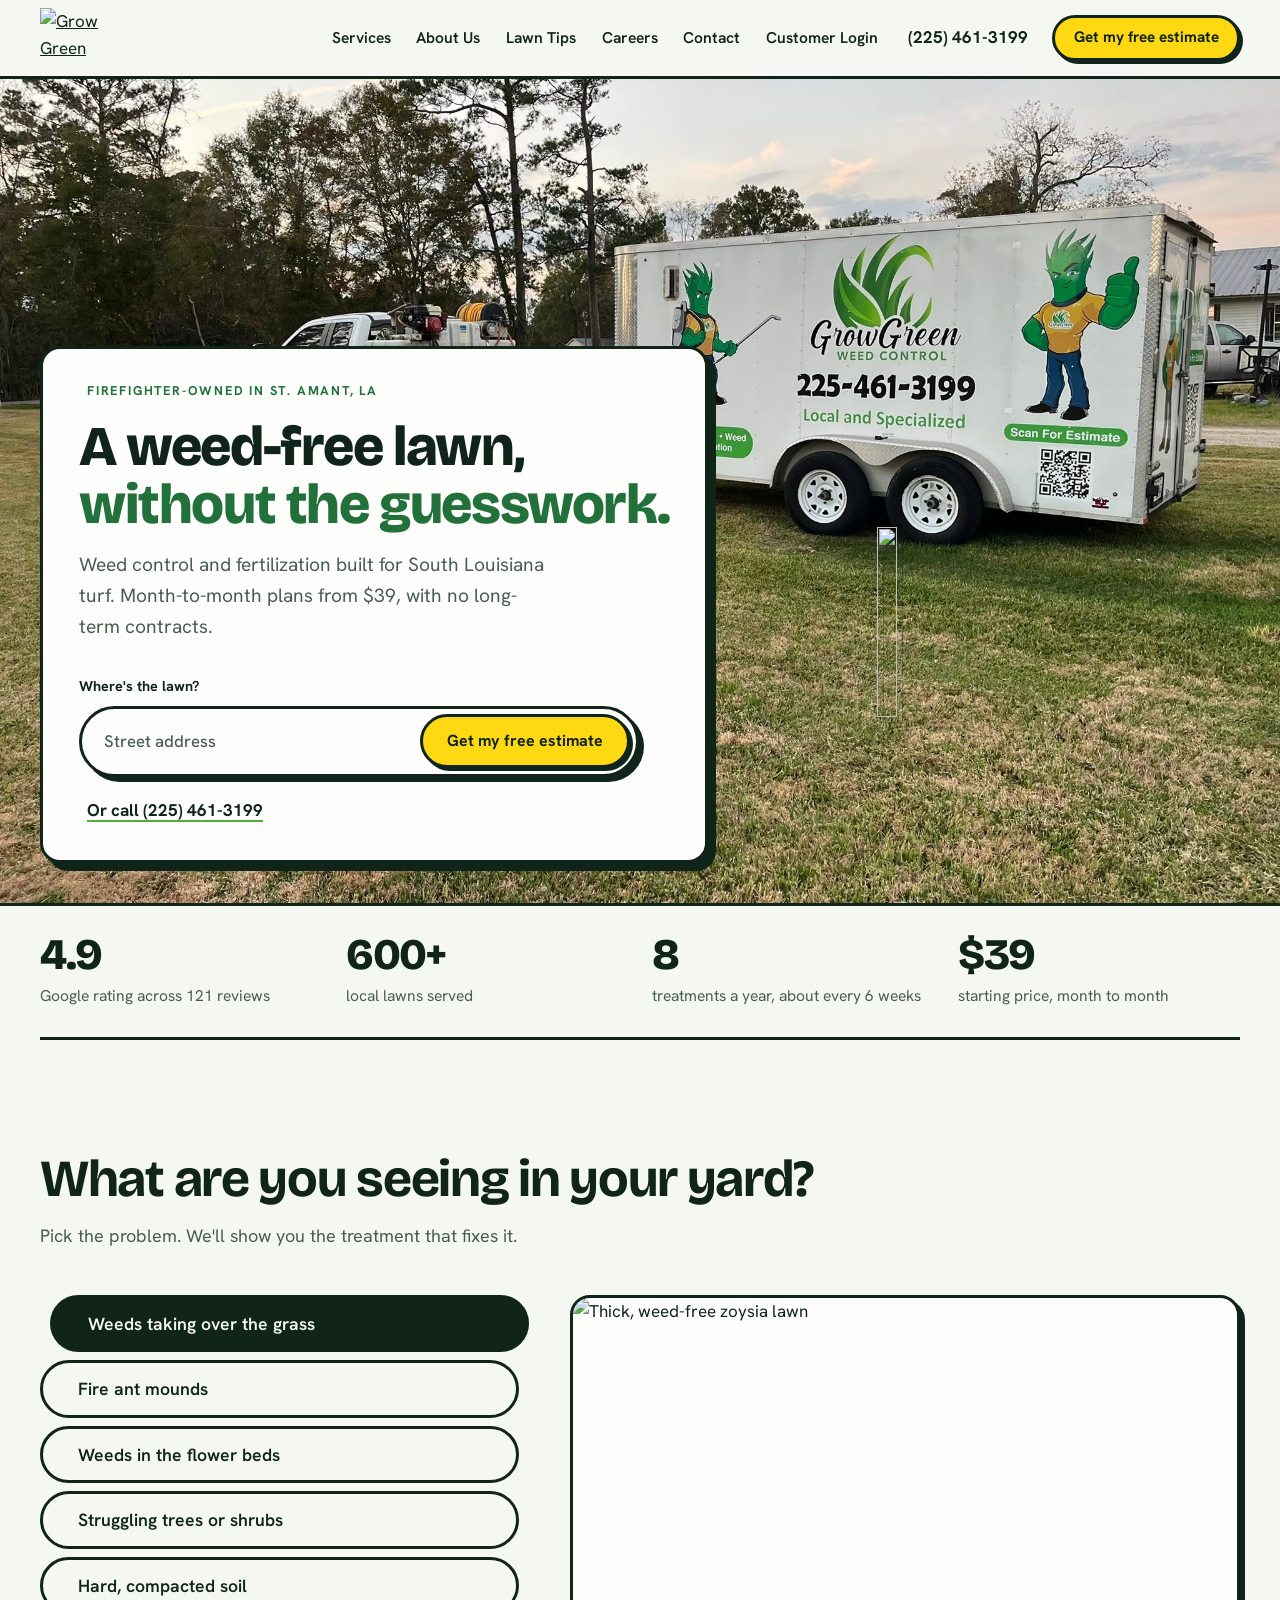
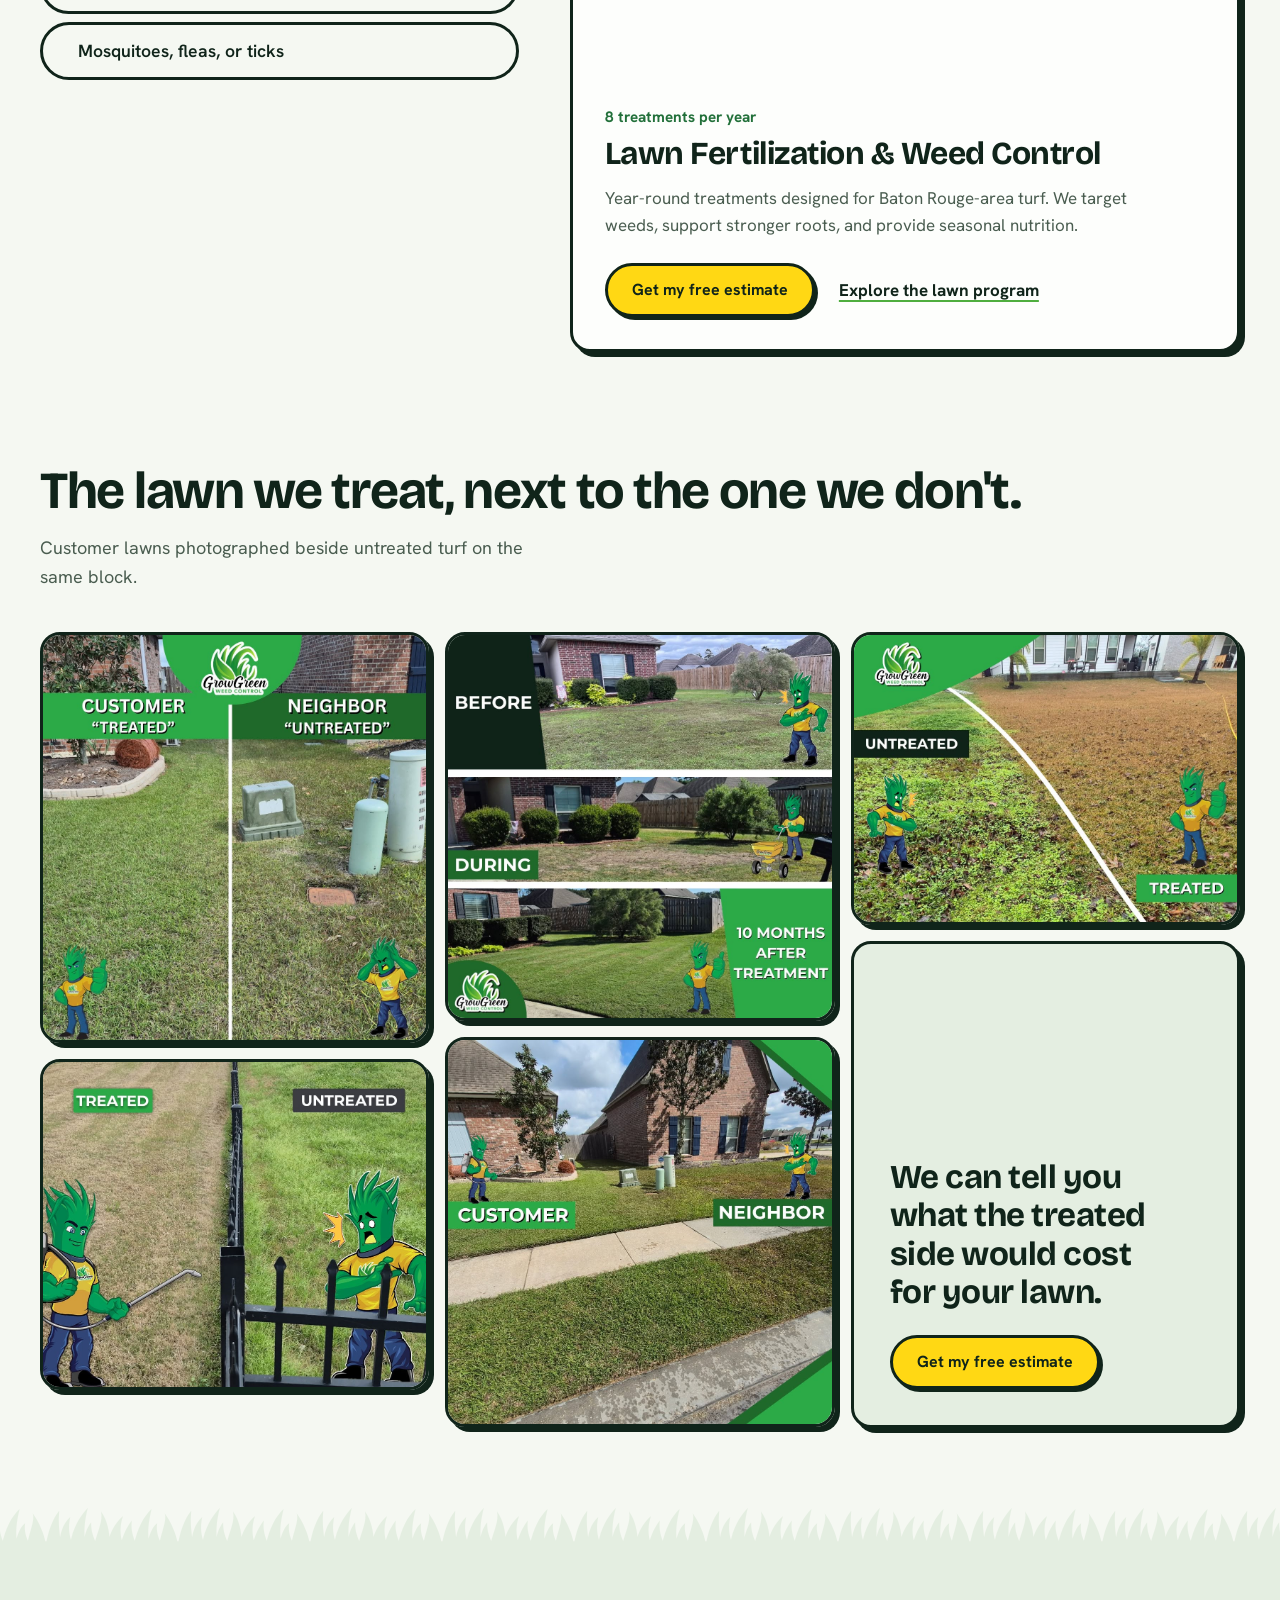
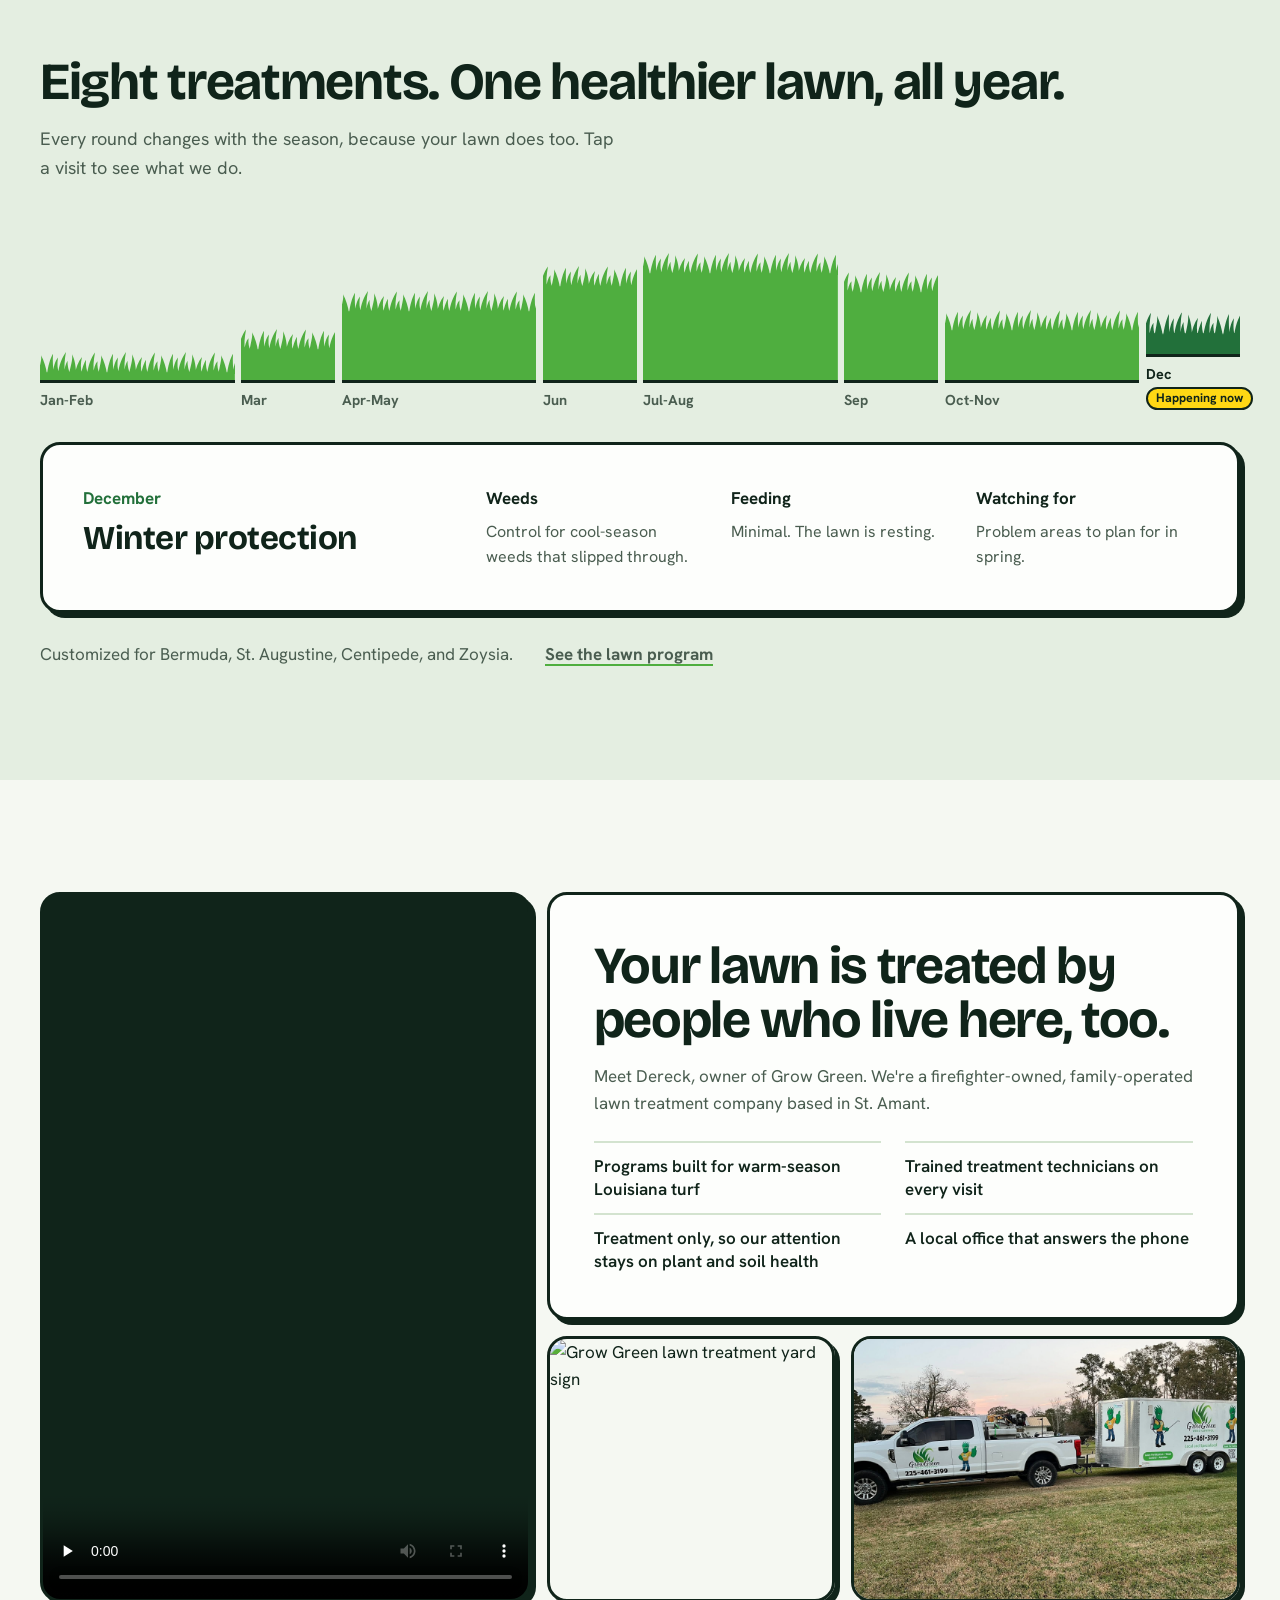
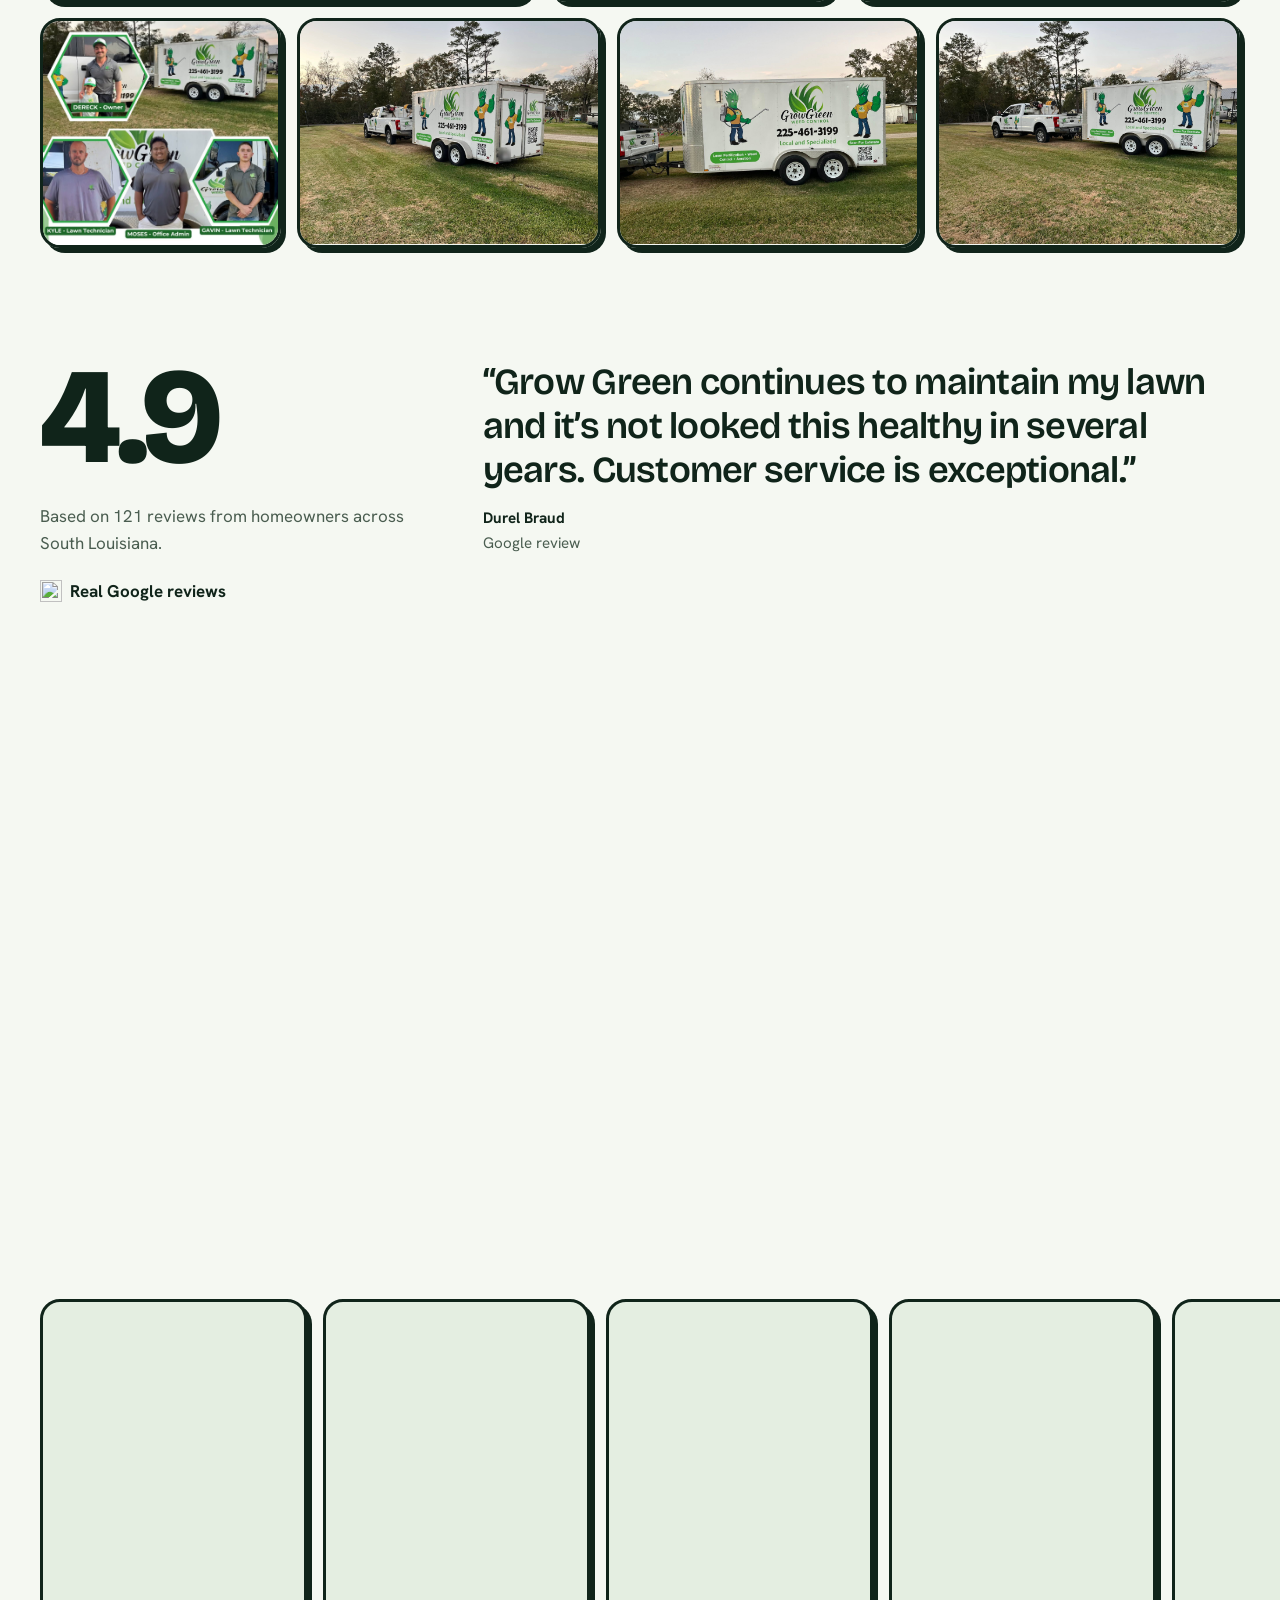
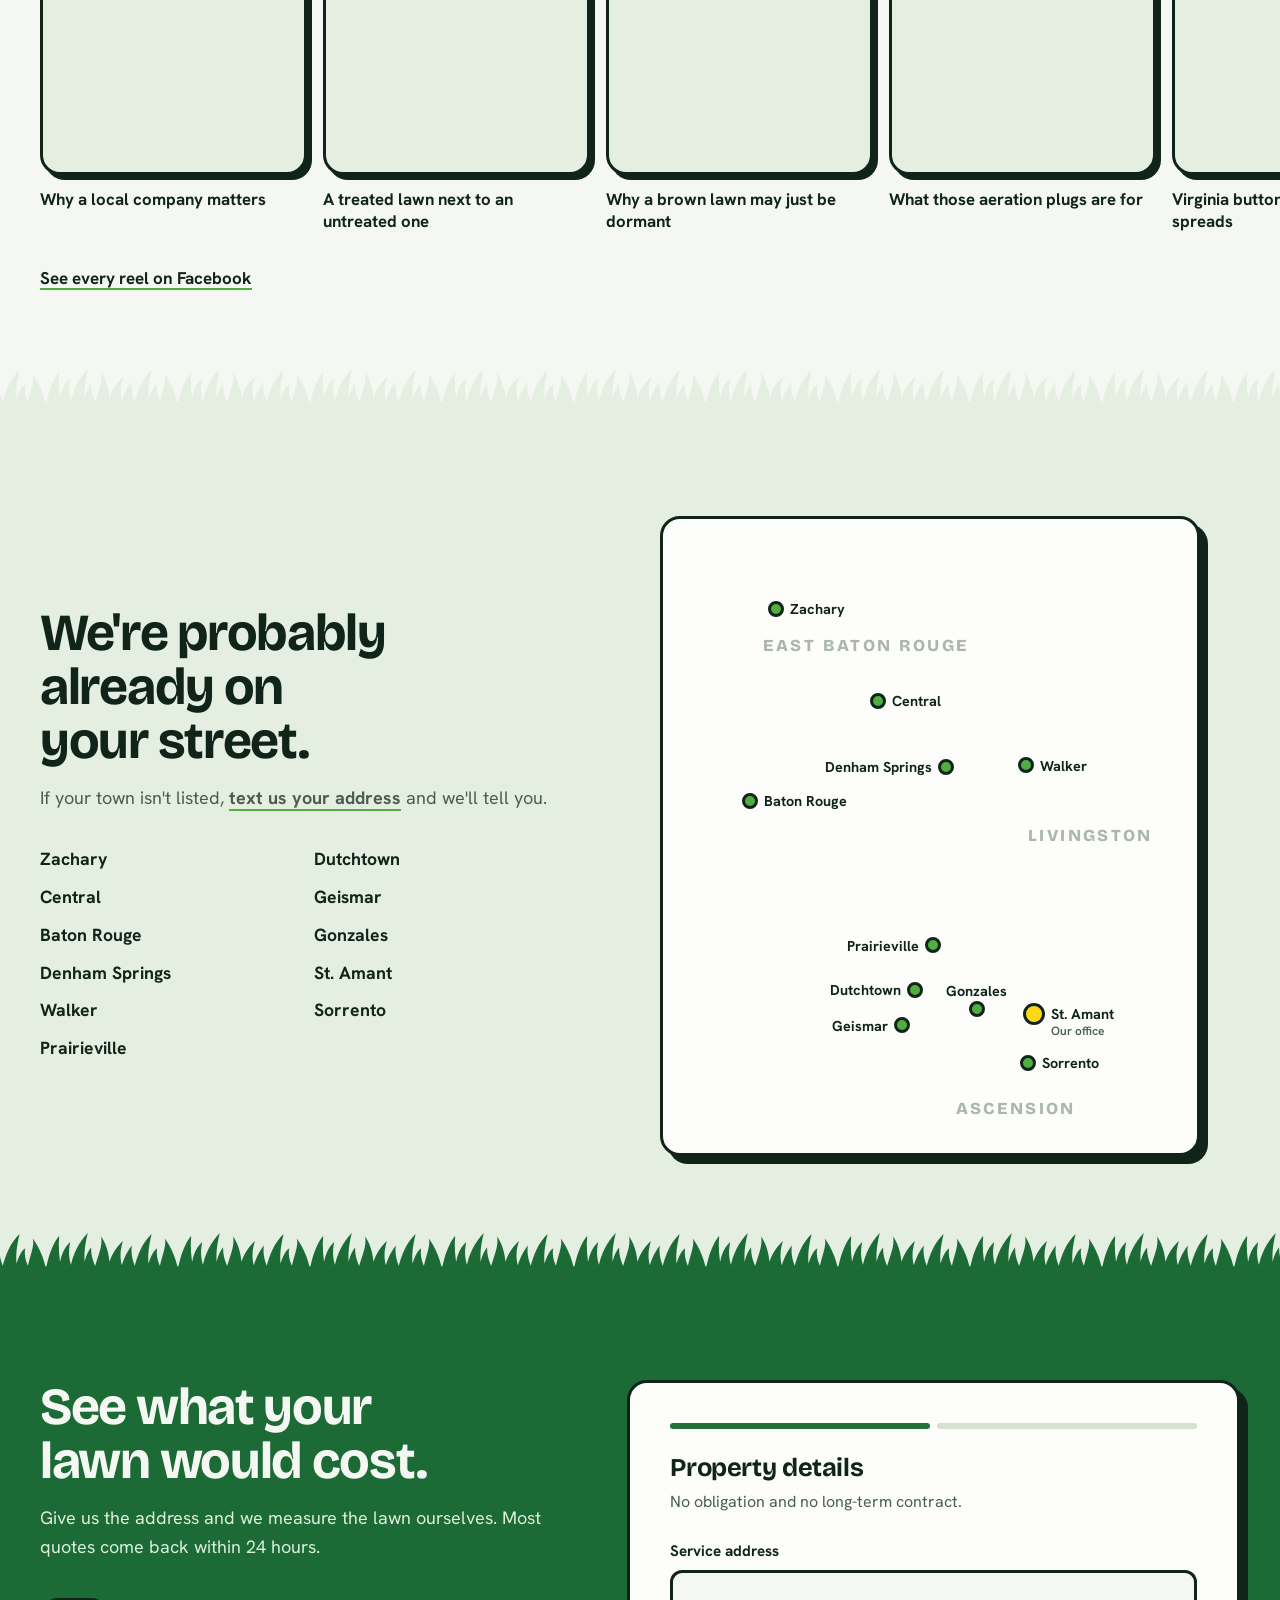
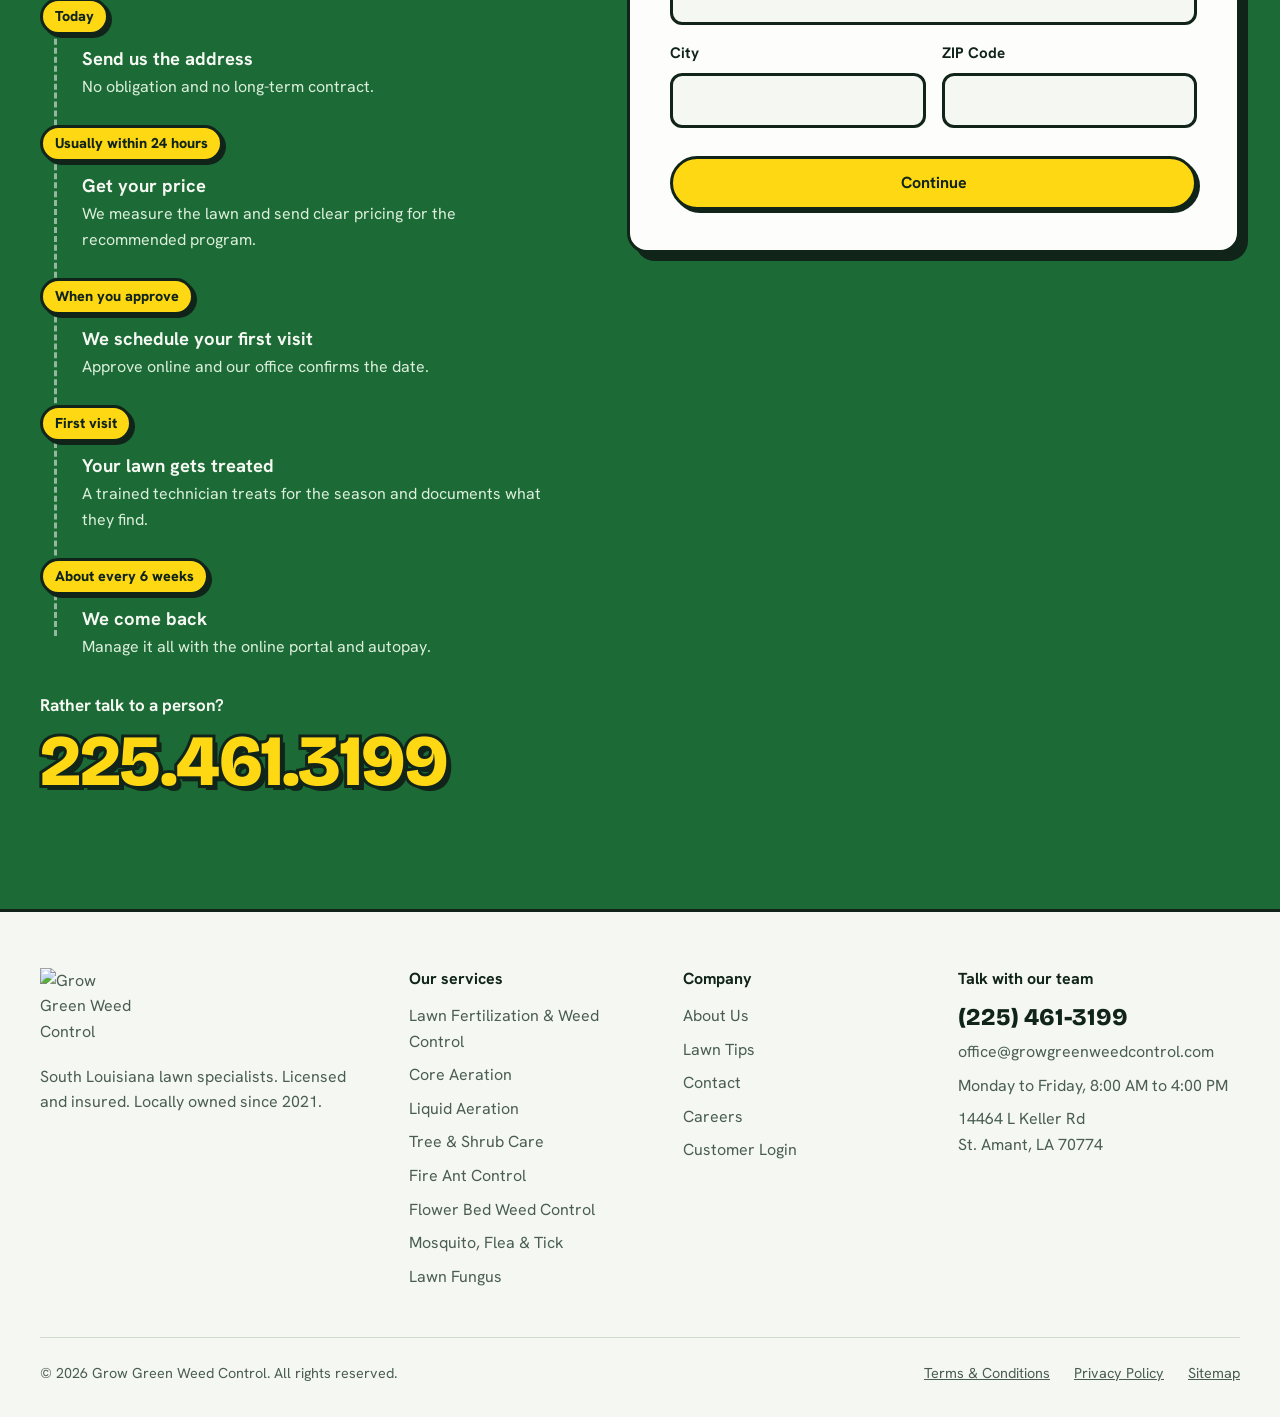
==== commit ed3c8e66: "Keep links inside the mockup and crop caption strips Menu, footer and town links now scroll within t" ====
--- a/index.html
+++ b/index.html
@@ -379,19 +379,19 @@
 @media (prefers-reduced-motion:reduce){html{scroll-behavior:auto}.swap{animation:none}*{transition-duration:.01ms!important}}
 </style>
 </head>
-<body>
+<body id="top">
 
 <header class="nav">
   <div class="wrap">
-    <a class="logo" href="https://growgreenweedcontrol.com/" aria-label="Grow Green Weed Control home">
+    <a class="logo" href="#top" aria-label="Grow Green Weed Control home">
       <img src="https://growgreenweedcontrol.com/wp-content/uploads/2021/07/Grow-Green-Logo.png" alt="Grow Green Weed Control" width="72" height="60">
     </a>
     <ul class="nav-links" id="menu">
-      <li><a href="https://growgreenweedcontrol.com/services/">Services</a></li>
-      <li><a href="https://growgreenweedcontrol.com/about/">About Us</a></li>
+      <li><a href="#services">Services</a></li>
+      <li><a href="#about">About Us</a></li>
       <li><a href="https://growgreenweedcontrol.com/lawn-care-blog/">Lawn Tips</a></li>
       <li><a href="https://growgreenweedcontrol.com/careers/">Careers</a></li>
-      <li><a href="https://growgreenweedcontrol.com/contact/">Contact</a></li>
+      <li><a href="#quote">Contact</a></li>
       <li><a href="https://portal.growgreenweedcontrol.com/portal">Customer Login</a></li>
     </ul>
     <a class="nav-phone" href="tel:+12254613199" aria-label="Call (225) 461-3199"><i class="ph-bold ph-phone"></i><span>(225) 461-3199</span></a>
@@ -490,7 +490,7 @@
     </div>
     <div class="year-foot" data-reveal>
       <span>Customized for Bermuda, St. Augustine, Centipede, and Zoysia.</span>
-      <a class="textlink" href="https://growgreenweedcontrol.com/lawn-fertilization-weed-control/">Explore the lawn program</a>
+      <a class="textlink" href="#services" data-pick="0">See the lawn program</a>
     </div>
   </div>
 </section>
@@ -645,28 +645,28 @@
   <div class="wrap">
     <div class="foot">
       <div>
-        <a class="logo" href="https://growgreenweedcontrol.com/" style="display:inline-flex"><img loading="lazy" src="https://growgreenweedcontrol.com/wp-content/uploads/2021/07/Grow-Green-Logo.png" alt="Grow Green Weed Control" width="96" height="80" style="height:80px"></a>
+        <a class="logo" href="#top" style="display:inline-flex"><img loading="lazy" src="https://growgreenweedcontrol.com/wp-content/uploads/2021/07/Grow-Green-Logo.png" alt="Grow Green Weed Control" width="96" height="80" style="height:80px"></a>
         <p>South Louisiana lawn specialists. Licensed and insured. Locally owned since 2021.</p>
       </div>
       <div>
         <h4>Our services</h4>
         <ul>
-          <li><a href="https://growgreenweedcontrol.com/lawn-fertilization-weed-control/">Lawn Fertilization & Weed Control</a></li>
-          <li><a href="https://growgreenweedcontrol.com/core-aeration/">Core Aeration</a></li>
-          <li><a href="https://growgreenweedcontrol.com/liquid-aeration/">Liquid Aeration</a></li>
-          <li><a href="https://growgreenweedcontrol.com/tree-and-shrub-care/">Tree & Shrub Care</a></li>
-          <li><a href="https://growgreenweedcontrol.com/fire-ant-treatment/">Fire Ant Control</a></li>
-          <li><a href="https://growgreenweedcontrol.com/flower-bed-weed-control-and-fertilization/">Flower Bed Weed Control</a></li>
-          <li><a href="https://growgreenweedcontrol.com/mosquito-flea-tick-treatments/">Mosquito, Flea & Tick</a></li>
+          <li><a href="#services" data-pick="0">Lawn Fertilization & Weed Control</a></li>
+          <li><a href="#services" data-pick="4">Core Aeration</a></li>
+          <li><a href="#services" data-pick="4">Liquid Aeration</a></li>
+          <li><a href="#services" data-pick="3">Tree & Shrub Care</a></li>
+          <li><a href="#services" data-pick="1">Fire Ant Control</a></li>
+          <li><a href="#services" data-pick="2">Flower Bed Weed Control</a></li>
+          <li><a href="#services" data-pick="5">Mosquito, Flea & Tick</a></li>
           <li><a href="https://growgreenweedcontrol.com/lawn-fungus/">Lawn Fungus</a></li>
         </ul>
       </div>
       <div>
         <h4>Company</h4>
         <ul>
-          <li><a href="https://growgreenweedcontrol.com/about-us/">About Us</a></li>
+          <li><a href="#about">About Us</a></li>
           <li><a href="https://growgreenweedcontrol.com/lawn-care-blog/">Lawn Tips</a></li>
-          <li><a href="https://growgreenweedcontrol.com/contact-us/">Contact</a></li>
+          <li><a href="#quote">Contact</a></li>
           <li><a href="https://growgreenweedcontrol.com/careers/">Careers</a></li>
           <li><a href="https://portal.growgreenweedcontrol.com/portal/login/">Customer Login</a></li>
         </ul>
@@ -850,12 +850,18 @@
   ['Sorrento', 30.183, -90.859, 'lawn-treatments-ascension/'],
 ];
 const box = { n: 30.74, s: 30.09, w: -91.29, e: -90.66 };
-const townUrl = (u) => (u.startsWith('#') ? u : SITE + u);
-$('#map').insertAdjacentHTML('beforeend', towns.map(([name, lat, lon, url, cls = '']) => {
+// Mockup: a town link starts a quote for that town. In production, point these at the town pages (4th item in each row).
+$('#map').insertAdjacentHTML('beforeend', towns.map(([name, lat, lon, , cls = '']) => {
   const x = ((lon - box.w) / (box.e - box.w)) * 100, y = ((box.n - lat) / (box.n - box.s)) * 100;
-  return `<a class="${cls}" tabindex="-1" href="${townUrl(url)}" style="left:${x.toFixed(1)}%;top:${y.toFixed(1)}%"><span>${name}${cls === 'office' ? '<small>Our office</small>' : ''}</span></a>`;
+  return `<a class="${cls}" tabindex="-1" href="#quote" data-city="${name}" style="left:${x.toFixed(1)}%;top:${y.toFixed(1)}%"><span>${name}${cls === 'office' ? '<small>Our office</small>' : ''}</span></a>`;
 }).join(''));
-$('#townList').innerHTML = towns.map(([name, , , url]) => `<li><a href="${townUrl(url)}">${name}</a></li>`).join('');
+$('#townList').innerHTML = towns.map(([name]) => `<li><a href="#quote" data-city="${name}">${name}</a></li>`).join('');
+document.querySelectorAll('[data-city]').forEach((a) => a.addEventListener('click', () => { $('#qCity').value = a.dataset.city; }));
+
+// Links that name a service open that service in the picker
+document.querySelectorAll('[data-pick]').forEach((a) => a.addEventListener('click', () => $('#pickerTabs').children[a.dataset.pick].click()));
+// Pages this mockup doesn't include (blog, careers, portal, legal, service detail) open the live site in a new tab
+document.querySelectorAll('a[href^="http"]').forEach((a) => { a.target = '_blank'; a.rel = 'noopener'; });
 const railStep = (dir) => rail.scrollBy({ left: dir * (267 + 16) * 3, behavior: 'smooth' });
 $('#reelPrev').addEventListener('click', () => railStep(-1));
 $('#reelNext').addEventListener('click', () => railStep(1));
@@ -863,6 +869,7 @@
 // Mobile menu
 const menuBtn = $('.menu-btn');
 menuBtn.addEventListener('click', () => menuBtn.setAttribute('aria-expanded', $('#menu').classList.toggle('open')));
+$('#menu').addEventListener('click', (e) => { if (e.target.closest('a')) { $('#menu').classList.remove('open'); menuBtn.setAttribute('aria-expanded', false); } });
 
 // Scroll reveal
 const io = new IntersectionObserver((entries) => entries.forEach((en) => {
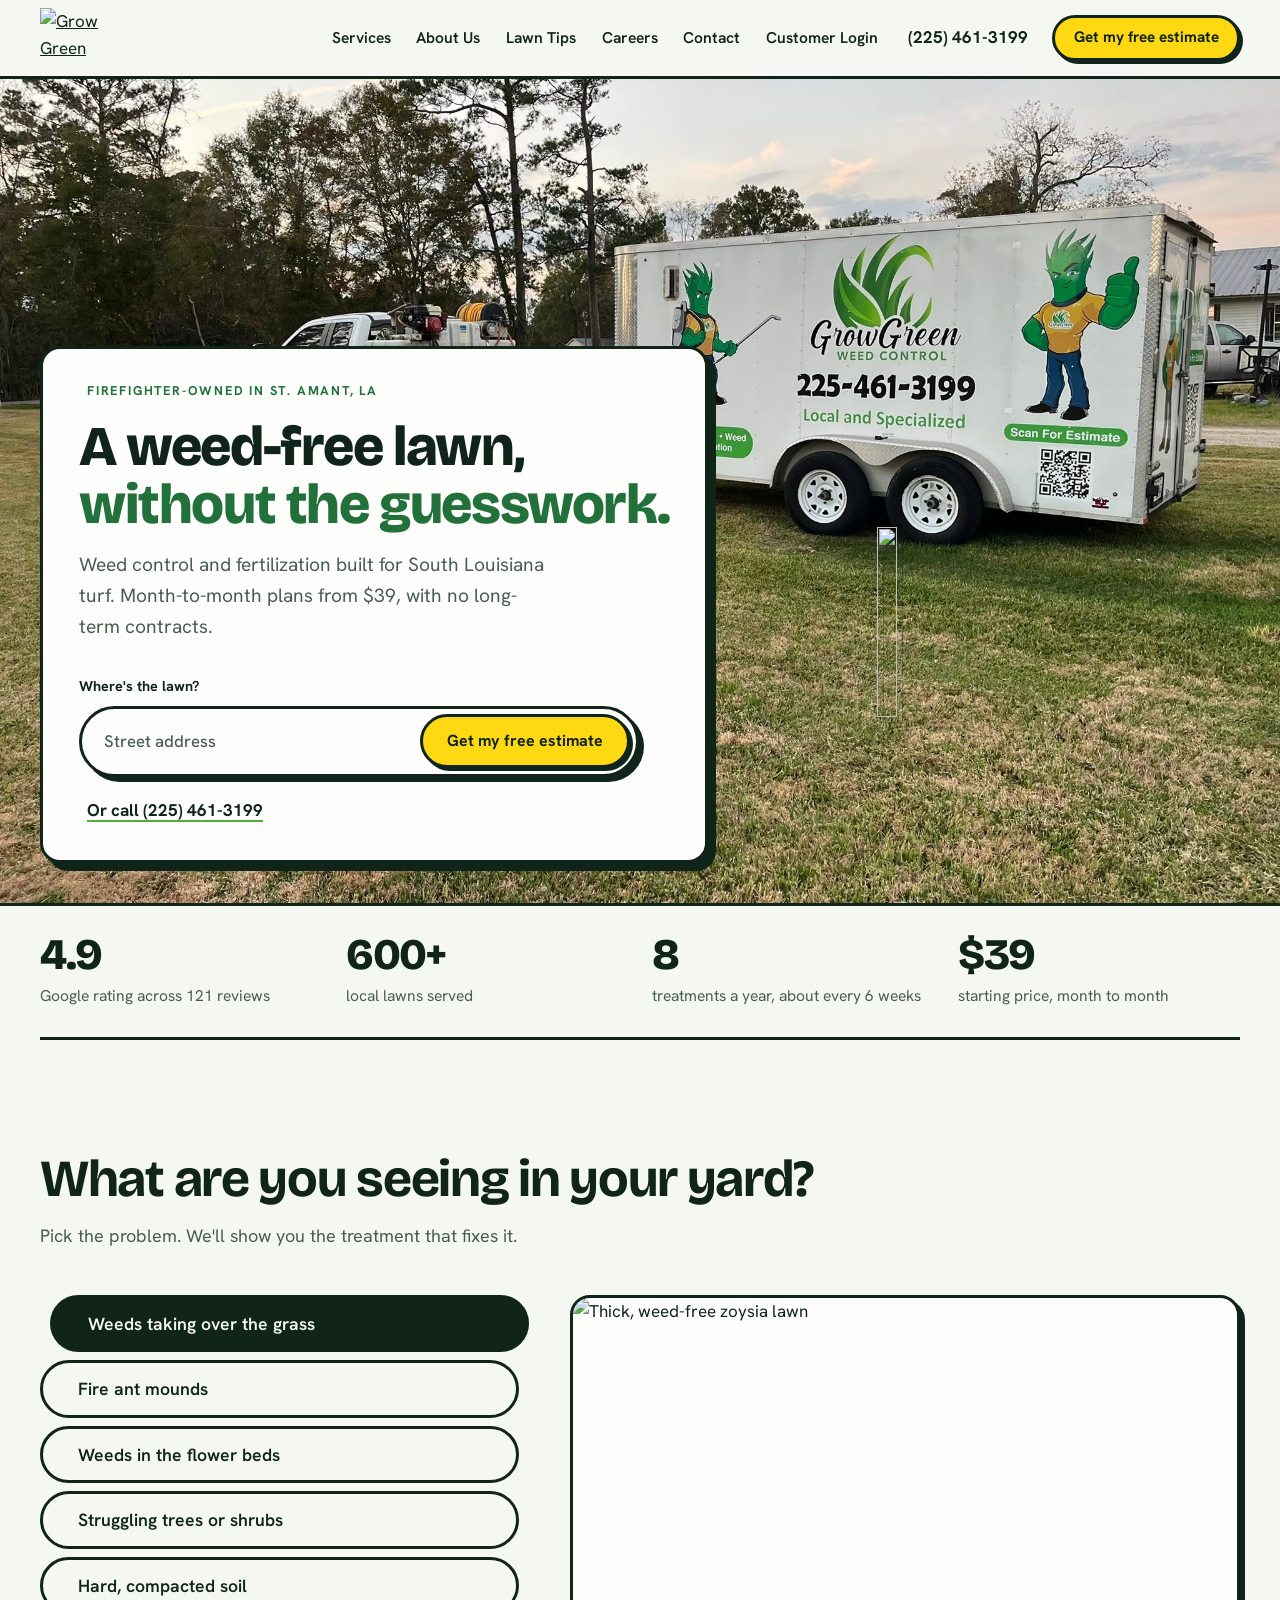
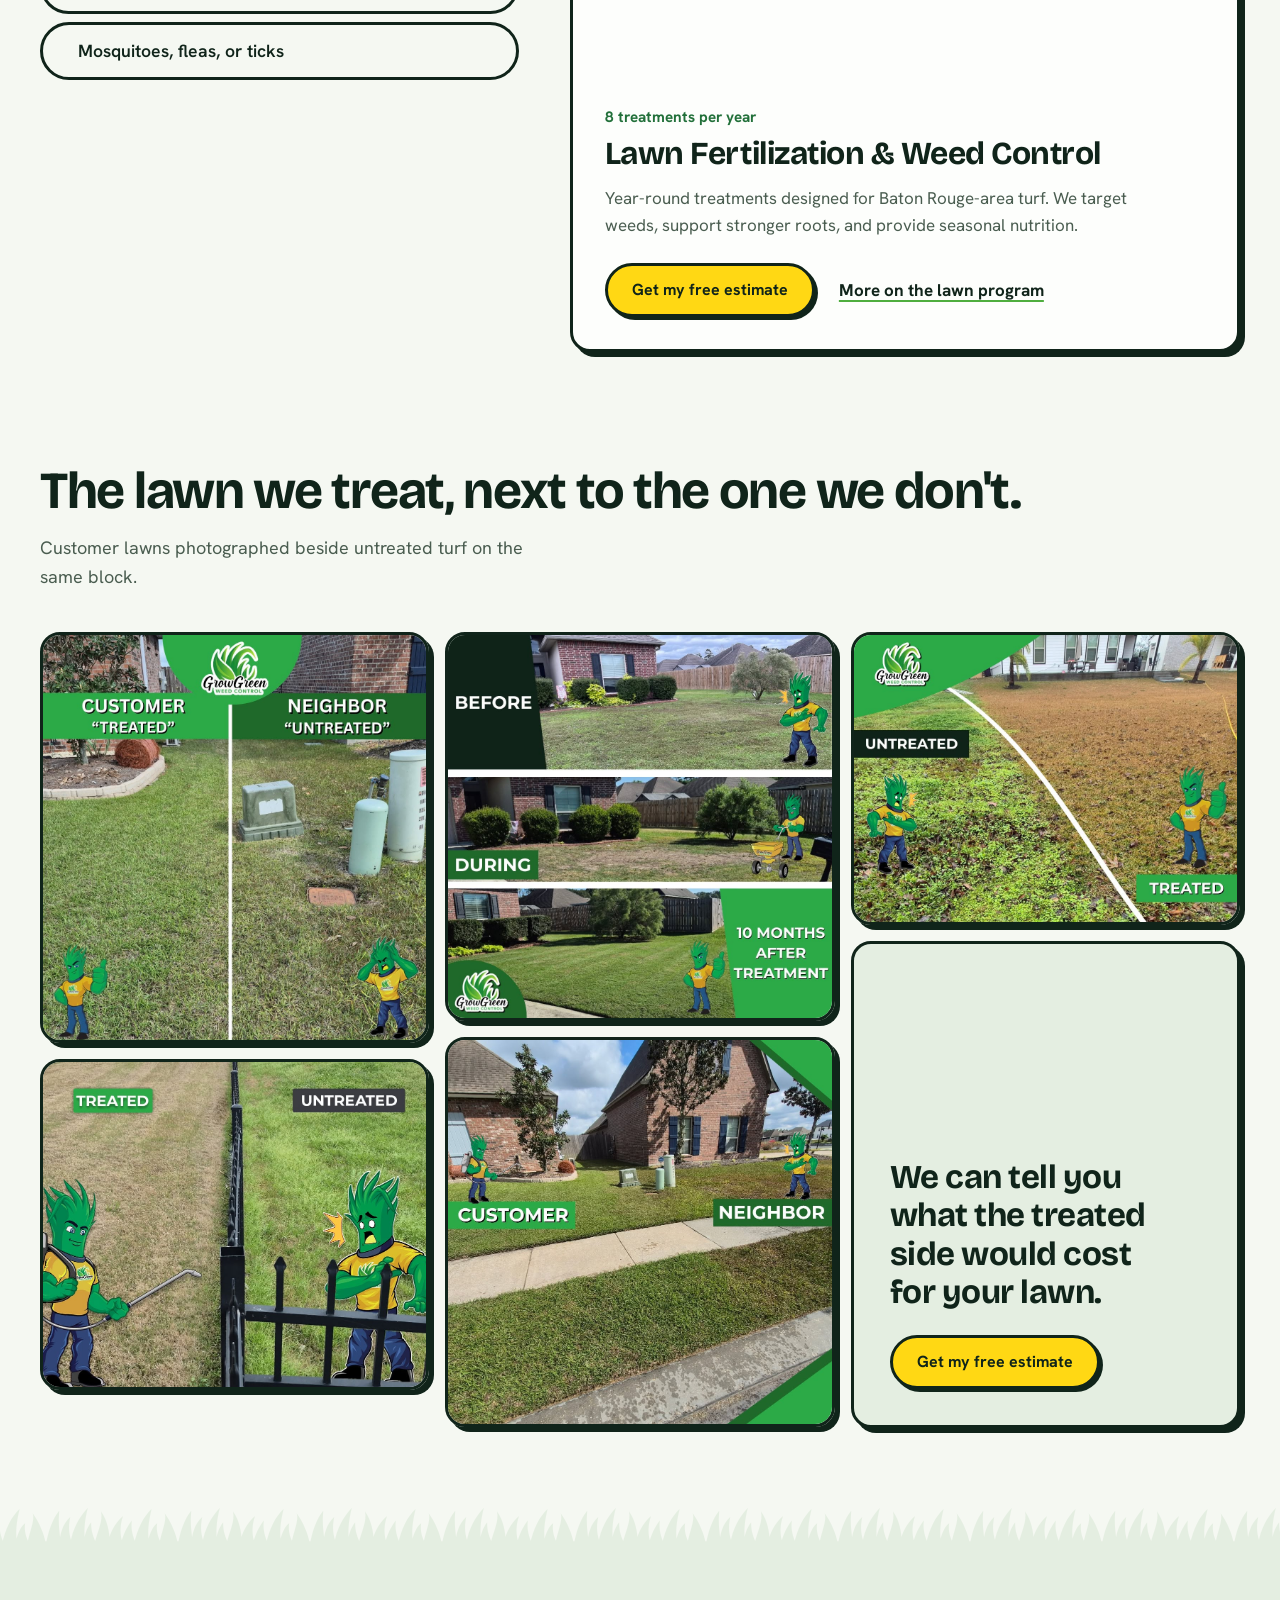
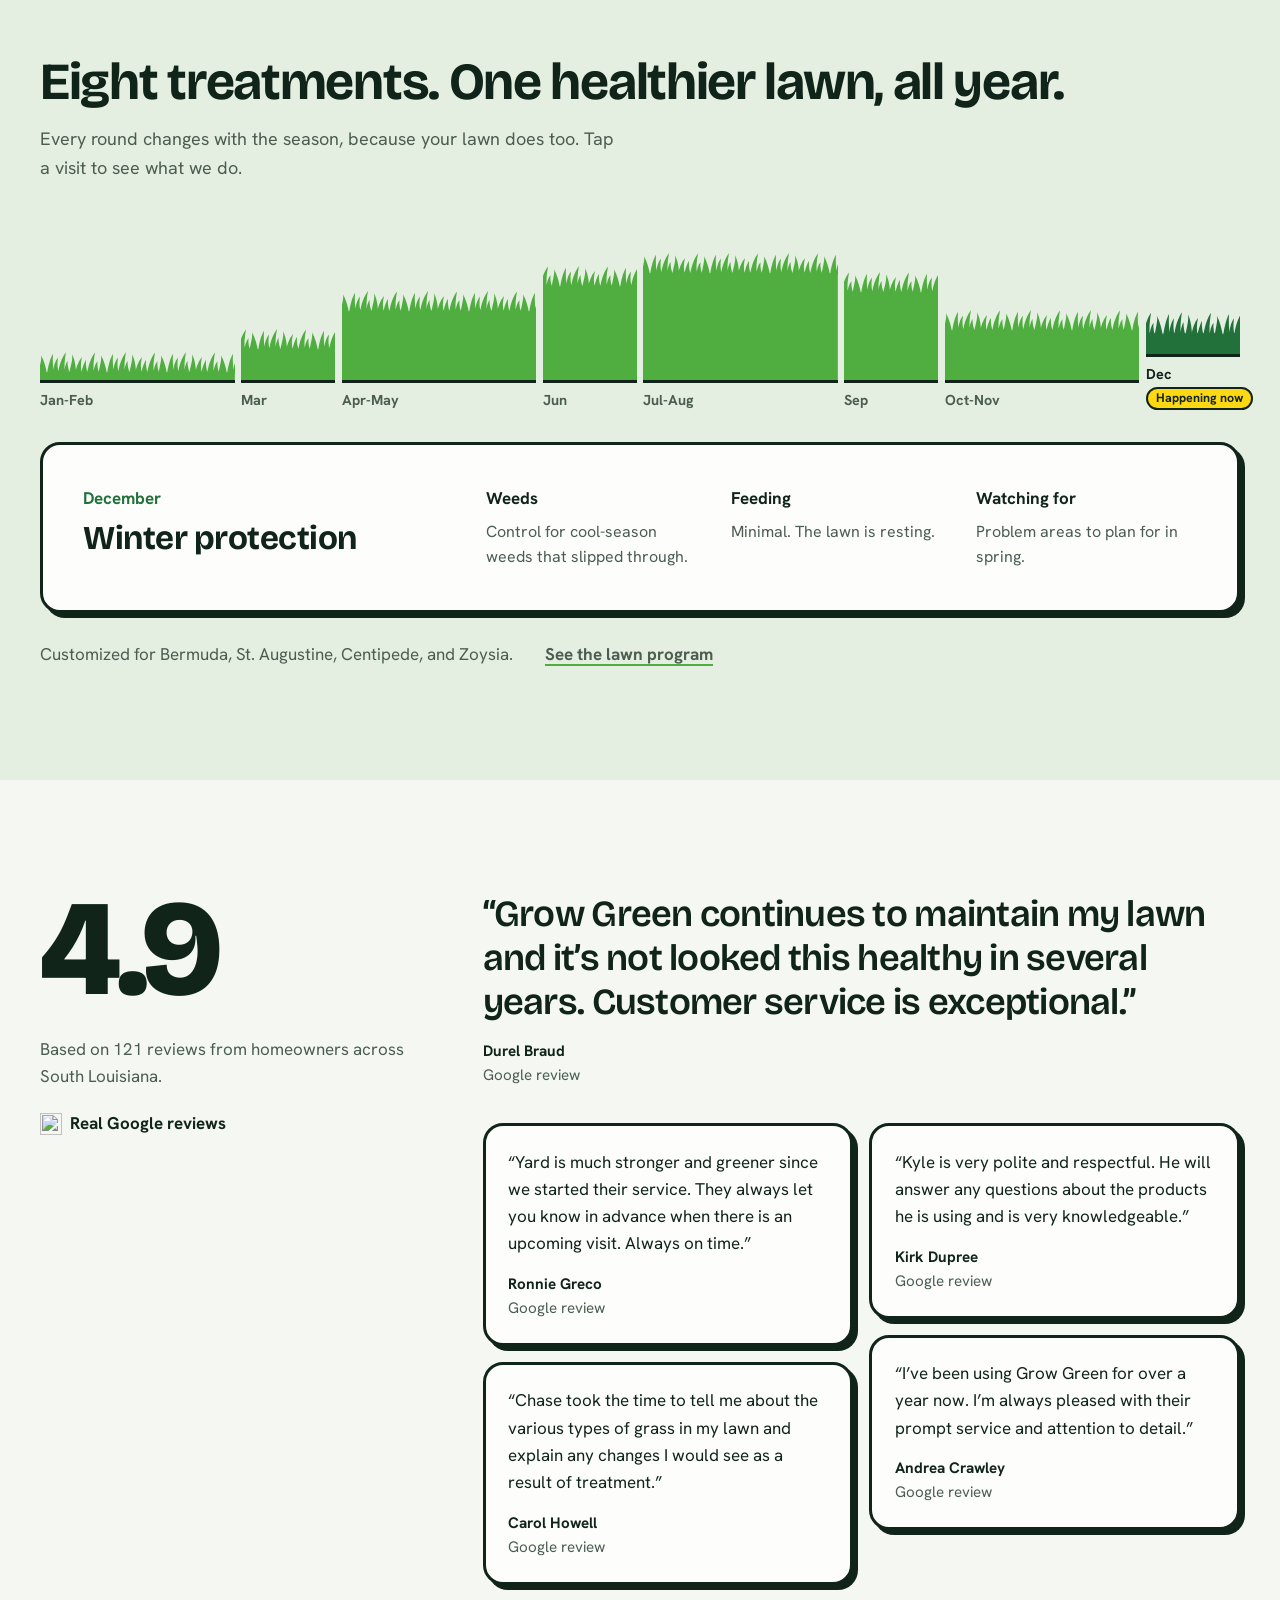
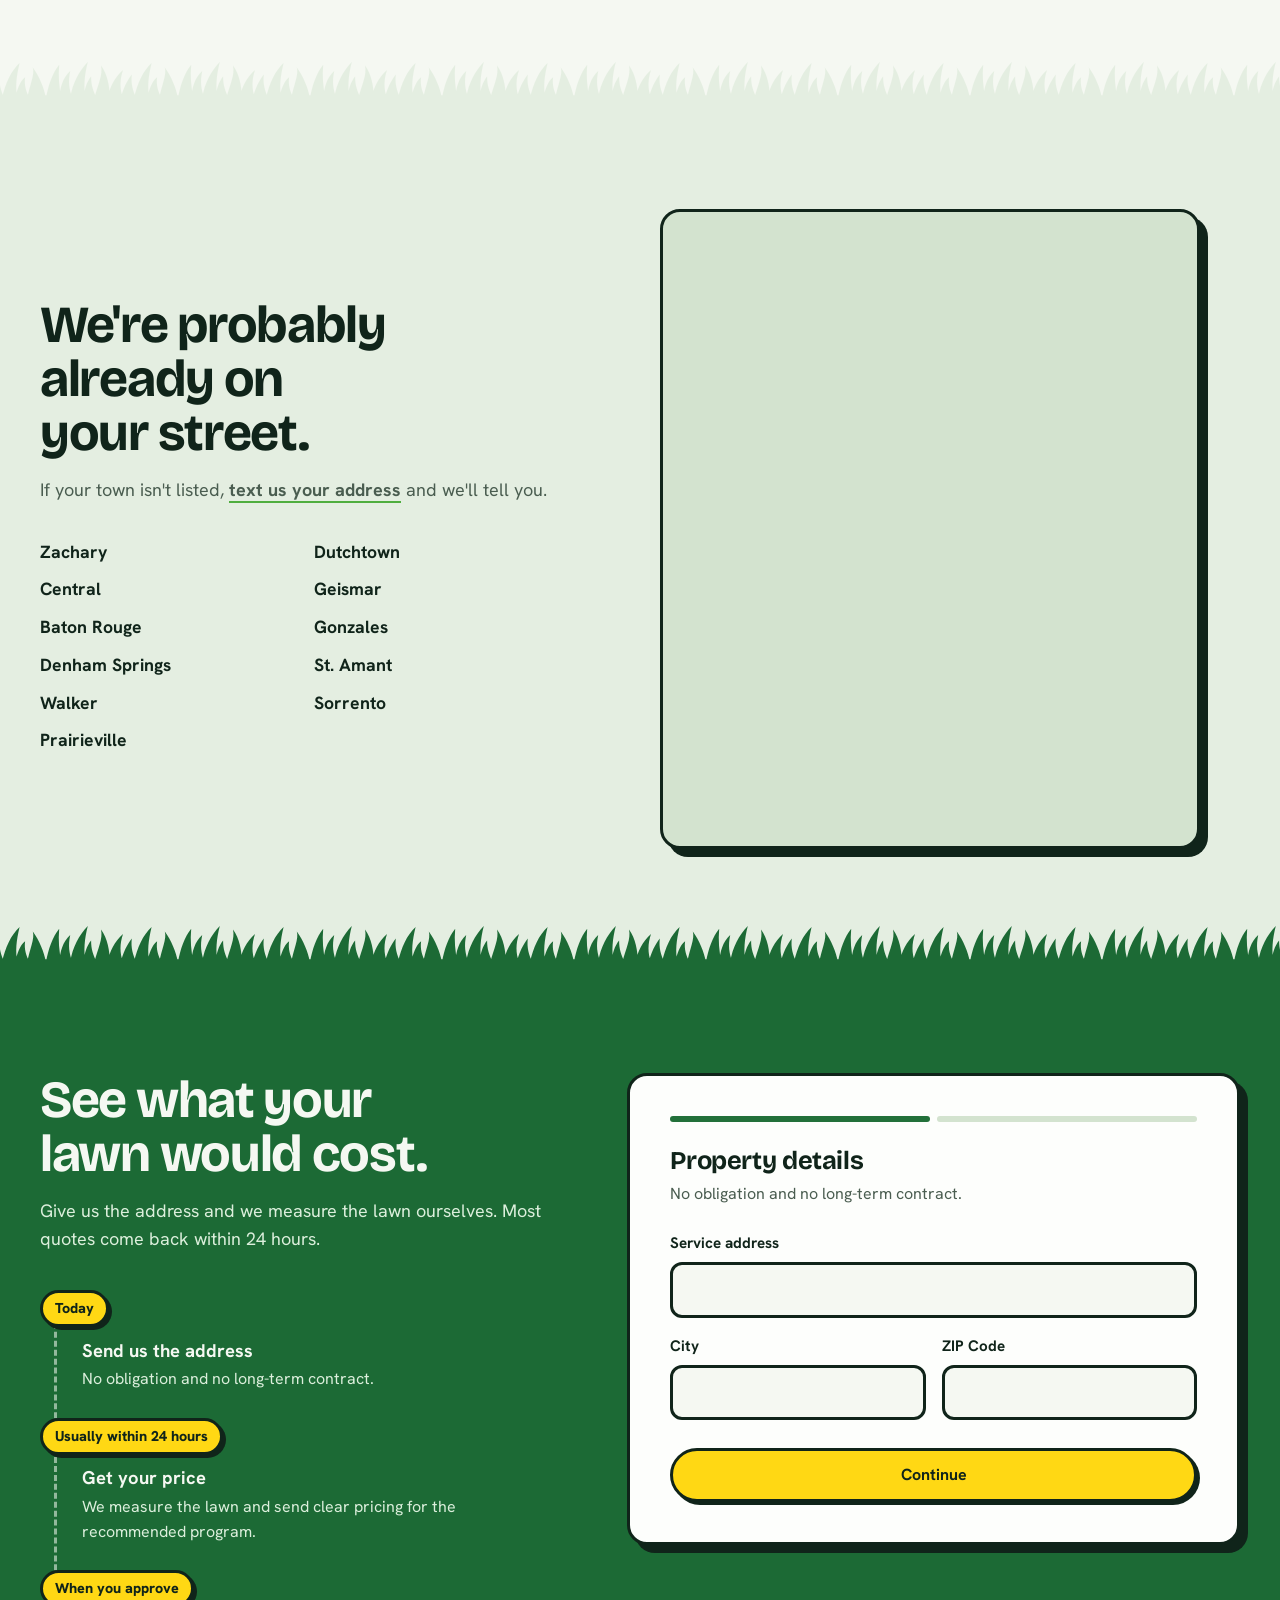
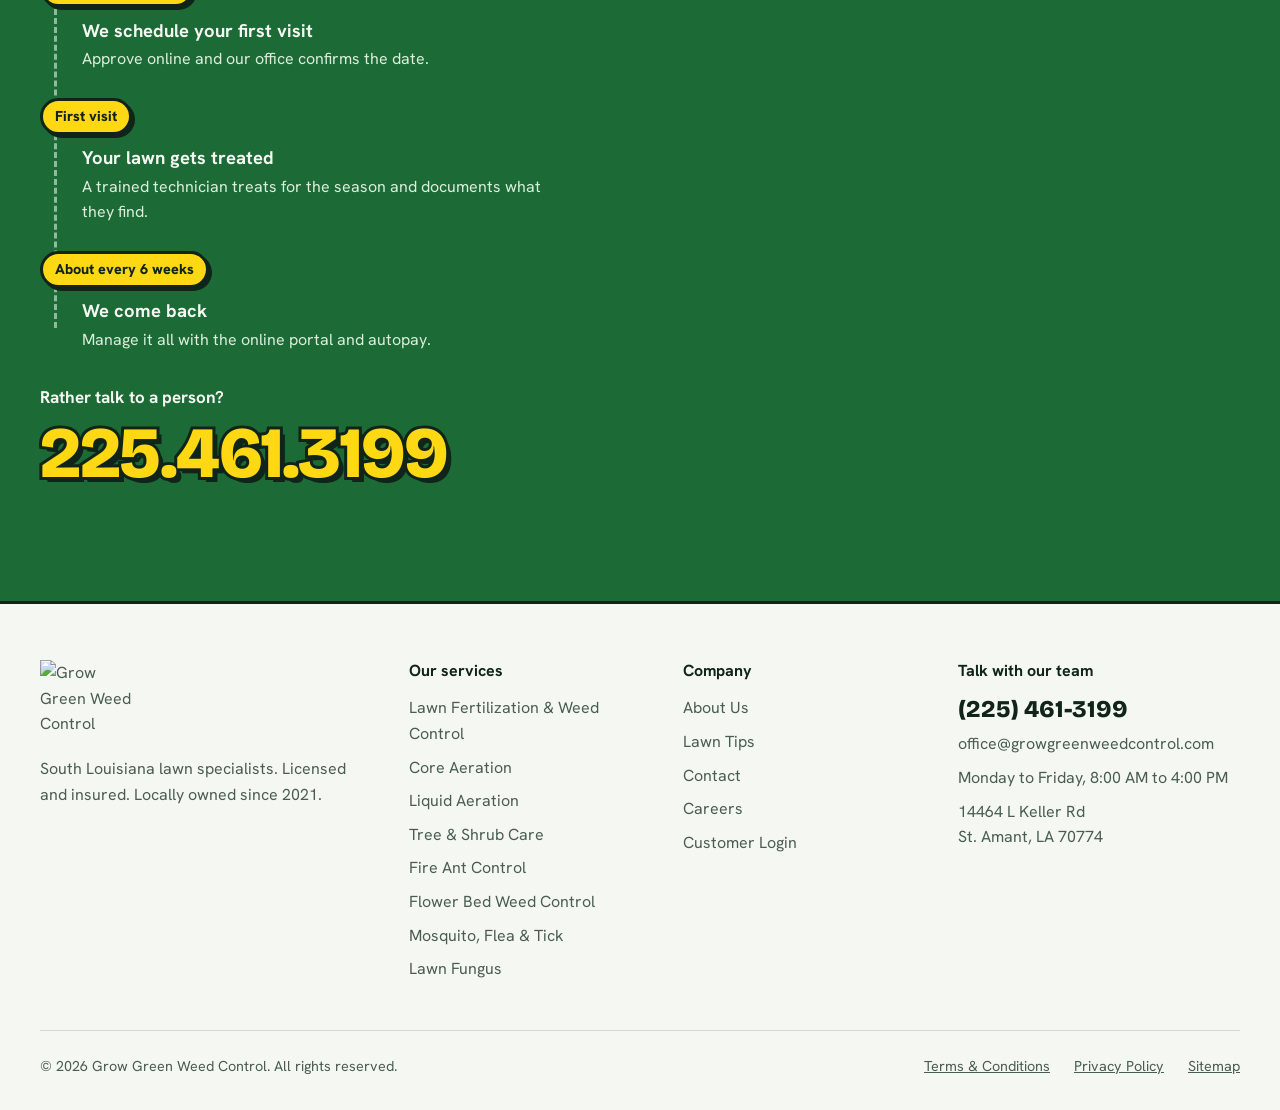
==== commit 7df2ea63: "Split the mockup into five pages and put the map on a street map Home, services, about, careers and " ====
--- a/index.html
+++ b/index.html
@@ -3,7 +3,7 @@
 <head>
 <meta charset="utf-8">
 <meta name="viewport" content="width=device-width, initial-scale=1">
-<title>Grow Green Weed Control | Baton Rouge Lawn Treatment & Fertilization Experts</title>
+<title>Grow Green Weed Control | Baton Rouge Lawn Treatment &amp; Fertilization Experts</title>
 <meta name="description" content="Local weed control and fertilization designed for South Louisiana lawns. Month-to-month plans start at $39. Firefighter-owned in St. Amant, LA.">
 <!-- Pitch mockup: fonts and icons load from CDNs and photos hotlink from the live site. Self-host all three for production. -->
 <link rel="preconnect" href="https://fonts.googleapis.com">
@@ -12,386 +12,21 @@
 <link rel="stylesheet" href="https://unpkg.com/@phosphor-icons/web@2.1.1/src/bold/style.css">
 <link rel="stylesheet" href="https://unpkg.com/@phosphor-icons/web@2.1.1/src/fill/style.css">
 <link rel="preload" as="image" href="photos/truck-trailer-1.jpg">
-<style>
-/* Tokens. Shape rule: buttons and chips are full pill, media and panels 20px, inputs 12px. */
-:root{
-  --bg:#f5f8f2; --surface:#fdfefc; --tint:#e4eee1; --tint-2:#d3e3cf;
-  --ink:#10241a; --muted:#4a5d50; --line:#cfdccc;
-  --green:#22703a; --green-bright:#4fae3f;
-  --accent:#ffd814; --accent-ink:#10241a; --accent-hover:#f5c800; /* yard-sign yellow */
-  --bw:3px; --brand-block:#1c6a35;
-  --grass:#4fae3f; --grass-on:#22703a; --star-stroke:2px;
-  /* One repeating grass-blade silhouette, used as a mask for section edges and the calendar */
-  --blades:url("data:image/svg+xml,%3Csvg xmlns='http://www.w3.org/2000/svg' viewBox='0 0 120 40' preserveAspectRatio='none'%3E%3Cpath d='M0 40C2 26 6 12 12 3C11 16 12 28 14 40ZM12 40C13 28 15 18 22 10C20 22 21 30 24 40ZM22 40C24 24 30 10 38 0C35 14 34 28 36 40ZM34 40C35 30 37 22 41 16C41 26 43 32 46 40ZM44 40C47 26 52 14 50 4C56 14 58 28 58 40ZM56 40C58 28 62 18 70 9C67 20 67 30 70 40ZM68 40C70 30 74 20 78 14C77 24 79 32 82 40ZM80 40C83 24 88 10 96 1C93 16 92 28 94 40ZM92 40C94 30 96 22 101 17C100 26 102 33 105 40ZM103 40C105 26 110 14 108 6C114 16 118 28 120 40ZM0 37H120V40H0Z'/%3E%3C/svg%3E");
-  --error:#a3261b;
-  --shadow:5px 5px 0 var(--ink);
-  --r-media:20px; --r-input:12px;
-  --display:"Bricolage Grotesque",system-ui,sans-serif;
-  --body:"Hanken Grotesk",system-ui,sans-serif;
-  --ease:cubic-bezier(.16,1,.3,1);
-  /* z-scale: 10 sticky nav, 20 mobile action bar, 30 mobile menu */
-}
-@media (prefers-color-scheme:dark){
-  :root{
-    --bg:#0d1811; --surface:#14231a; --tint:#1a2e21; --tint-2:#24402d;
-    --ink:#eaf2ea; --muted:#a6b8aa; --line:#2b4233;
-    --green:#7fd069; --green-bright:#7fd069;
-    --grass:#35762f; --grass-on:#a5e88c; --star-stroke:0;
-    --error:#ff9d91;
-  }
-}
-*,*::before,*::after{box-sizing:border-box}
-html{scroll-behavior:smooth;scroll-padding-top:92px}
-body{margin:0;background:var(--bg);color:var(--ink);font:400 1.0625rem/1.6 var(--body);-webkit-font-smoothing:antialiased}
-img,video{display:block;max-width:100%;height:auto}
-a{color:inherit}
-button,input,select{font-family:inherit}
-h1,h2,h3{font-family:var(--display);font-weight:700;letter-spacing:-.025em;line-height:1.04;margin:0;text-wrap:balance}
-h2{font-size:clamp(2rem,4.2vw,3.25rem)}
-h3{font-size:1.35rem;letter-spacing:-.015em;line-height:1.15}
-p{margin:0;text-wrap:pretty}
-.wrap{max-width:1280px;margin-inline:auto;padding-inline:clamp(1rem,4vw,2.5rem)}
-section{padding-block:clamp(4rem,9vw,7rem)}
-.lede{color:var(--muted);max-width:58ch;margin-top:1rem;font-size:1.125rem}
-.sr{position:absolute;width:1px;height:1px;overflow:hidden;clip-path:inset(50%)}
-:focus-visible{outline:3px solid var(--green);outline-offset:3px;border-radius:6px}
-
-.btn{display:inline-flex;align-items:center;justify-content:center;gap:.55rem;white-space:nowrap;font:700 1rem/1 var(--body);padding:1rem 1.5rem;border-radius:999px;border:2px solid transparent;text-decoration:none;cursor:pointer;transition:transform .25s var(--ease),background-color .2s,border-color .2s}
-.btn:active{transform:scale(.98)}
-.btn-primary{background:var(--accent);color:var(--accent-ink)}
-.btn-primary:hover{background:var(--accent-hover)}
-.btn-primary i{transition:transform .3s var(--ease)}
-.btn-primary:hover i{transform:translateX(4px)}
-.btn-ghost{border-color:var(--ink);color:var(--ink);background:transparent}
-.btn-ghost:hover{background:var(--tint)}
-.textlink{font-weight:700;text-underline-offset:.25em;text-decoration-thickness:2px;text-decoration-color:var(--green-bright)}
-.textlink:hover{text-decoration-color:var(--accent)}
-
-/* Nav */
-.nav{position:sticky;top:0;z-index:10;background:color-mix(in srgb,var(--bg) 92%,transparent);backdrop-filter:blur(10px);border-bottom:1px solid var(--line)}
-.nav .wrap{display:flex;align-items:center;gap:1.5rem;height:76px}
-.logo{display:flex;align-items:center;flex:none}
-.logo img{height:60px;width:auto}
-@media (prefers-color-scheme:dark){.logo{background:#f5f8f2;border-radius:12px;padding:2px 8px}}
-.nav-links{display:flex;gap:1.6rem;margin-left:auto;list-style:none;padding:0;margin-block:0}
-.nav-links a{text-decoration:none;font-weight:600;font-size:.975rem;white-space:nowrap}
-.nav-links a:hover{color:var(--green)}
-.nav-phone{font-weight:700;text-decoration:none;white-space:nowrap;display:flex;align-items:center;gap:.4rem}
-.nav .btn{padding:.8rem 1.15rem;font-size:.95rem}
-.menu-btn{display:none;margin-left:auto;background:none;border:2px solid var(--ink);color:var(--ink);border-radius:999px;width:46px;height:46px;font-size:1.25rem;cursor:pointer;align-items:center;justify-content:center}
-@media (max-width:1100px){
-  .nav-links{display:none;position:absolute;z-index:30;top:76px;left:0;right:0;background:var(--surface);border-bottom:1px solid var(--line);flex-direction:column;gap:0;padding:.5rem clamp(1rem,4vw,2.5rem) 1.25rem}
-  .nav-links.open{display:flex}
-  .nav-links a{display:block;padding:.9rem 0;border-bottom:1px solid var(--line);font-size:1.05rem}
-  .menu-btn{display:inline-flex}
-  .nav-phone{margin-left:auto}
-  .menu-btn{margin-left:0}
-}
-@media (max-width:767px){.nav .btn,.nav-phone span{display:none}.nav .wrap{height:68px}.logo img{height:52px}.nav-links{top:68px}}
-
-/* Hero */
-.hero{position:relative;padding:0;border-bottom:var(--bw) solid var(--ink);--ph:clamp(220px,56vw,420px)}
-.hero-bg{position:absolute;inset:0;width:100%;height:100%;object-fit:cover;object-position:50% 88%}
-.hero .wrap{position:relative;display:flex;align-items:flex-end;min-height:calc(100dvh - 76px);padding-block:2.5rem}
-.hero-card{background:var(--surface);border:var(--bw) solid var(--ink);border-radius:var(--r-media);padding:clamp(1.25rem,3vw,2.25rem);max-width:730px;box-shadow:8px 8px 0 var(--ink)}
-.eyebrow{font:700 .8rem/1 var(--body);letter-spacing:.14em;text-transform:uppercase;color:var(--green);display:flex;align-items:center;gap:.5rem;margin-bottom:1.25rem}
-.hero h1{font-size:clamp(2.1rem,4.6vw,3.5rem);font-weight:800}
-.hero h1 em{font-style:normal;color:var(--green);display:block}
-.hero .lede{font-size:clamp(1.1rem,1.5vw,1.3rem);max-width:44ch}
-.addr{margin-top:2rem;max-width:560px}
-.addr label{display:block;font-weight:700;font-size:.9rem;margin-bottom:.5rem}
-.addr-row{display:flex;gap:.5rem;background:var(--surface);border:2px solid var(--ink);border-radius:999px;padding:.35rem;box-shadow:var(--shadow)}
-.addr-row:focus-within{border-color:var(--green)}
-.addr-row input{flex:1;min-width:0;border:0;background:transparent;color:var(--ink);font:500 1.05rem var(--body);padding:.6rem 1rem;outline:0}
-.addr-row input::placeholder{color:var(--muted)}
-.hero-call{margin-top:1.25rem;display:inline-flex;align-items:center;gap:.5rem}
-.mascot{position:absolute;right:max(4vw,calc((100vw - 1280px)/2));bottom:-1.25rem;height:min(48%,420px);width:auto;filter:drop-shadow(6px 6px 0 rgb(16 36 26 / .35));transform-origin:60% 100%}
-@media (max-width:900px){
-  .hero-bg{position:static;height:var(--ph);border-bottom:var(--bw) solid var(--ink)}
-  .hero .wrap{display:block;min-height:0;padding-block:0 2.5rem}
-  .hero-card{margin-top:-3rem;max-width:none}
-  .hero{--ph:clamp(300px,64vw,440px)}
-  .mascot{right:1rem;bottom:auto;top:calc(var(--ph) - 3rem - 104px);height:120px}
-}
-@media (max-width:520px){
-  .addr-row{flex-direction:column;border-radius:var(--r-media);padding:.5rem}
-  .addr-row .btn{width:100%}
-}
-
-/* Proof row */
-.proof{padding-block:0}
-.proof ul{list-style:none;margin:0;padding:1.75rem 0;display:grid;grid-template-columns:repeat(4,1fr);gap:1.5rem;border-block:1px solid var(--line)}
-.proof b{display:flex;align-items:center;gap:.4rem;font:800 clamp(1.9rem,3.4vw,2.75rem)/1 var(--display);letter-spacing:-.03em}
-.proof b i{font-size:.7em;color:var(--accent)}
-.proof span{display:block;color:var(--muted);margin-top:.4rem;font-size:.975rem}
-@media (max-width:767px){.proof ul{grid-template-columns:1fr 1fr}}
-
-/* Symptom picker */
-.picker-grid{display:grid;grid-template-columns:minmax(0,5fr) minmax(0,7fr);gap:clamp(1.5rem,4vw,3.5rem);margin-top:2.75rem;align-items:start}
-.picker-tabs{display:flex;flex-direction:column;gap:.5rem}
-.picker-tabs button{display:flex;align-items:center;gap:.9rem;width:100%;text-align:left;font:600 1.1rem/1.2 var(--body);color:var(--ink);background:transparent;border:2px solid var(--line);border-radius:999px;padding:.95rem 1.3rem;cursor:pointer;transition:background-color .2s,border-color .2s,transform .3s var(--ease)}
-.picker-tabs button i{font-size:1.3rem;color:var(--green)}
-.picker-tabs button:hover{border-color:var(--green);transform:translateX(4px)}
-.picker-tabs button[aria-selected=true]{background:var(--ink);border-color:var(--ink);color:var(--bg);transform:translateX(10px)}
-.picker-tabs button[aria-selected=true] i{color:var(--accent)}
-.picker-panel{background:var(--surface);border:1px solid var(--line);border-radius:var(--r-media);overflow:hidden;box-shadow:var(--shadow)}
-.picker-panel img{width:100%;aspect-ratio:16/9;object-fit:cover}
-.picker-body{padding:clamp(1.25rem,3vw,2rem)}
-.picker-body .freq{font-weight:700;color:var(--green);font-size:.95rem}
-.picker-body h3{font-size:clamp(1.5rem,2.6vw,2rem);margin-top:.35rem}
-.picker-body p{color:var(--muted);margin-top:.75rem;max-width:56ch}
-.picker-actions{display:flex;flex-wrap:wrap;align-items:center;gap:1rem 1.5rem;margin-top:1.5rem}
-.swap{animation:swap .45s var(--ease)}
-@keyframes swap{from{opacity:0;transform:translateY(10px)}}
-@media (max-width:900px){
-  .picker-grid{grid-template-columns:1fr}
-  .picker-tabs{flex-direction:row;overflow-x:auto;scroll-snap-type:x mandatory;padding-bottom:.5rem;margin-inline:calc(-1 * clamp(1rem,4vw,2.5rem));padding-inline:clamp(1rem,4vw,2.5rem)}
-  .picker-tabs button{flex:none;width:auto;scroll-snap-align:start;font-size:1rem;padding:.8rem 1.1rem}
-  .picker-tabs button:hover,.picker-tabs button[aria-selected=true]{transform:none}
-}
-
-.picker-tabs,.rounds{scrollbar-width:none}
-.picker-tabs::-webkit-scrollbar,.rounds::-webkit-scrollbar{display:none}
-
-/* Year program */
-.year{background:var(--tint)}
-/* The year as a strip of turf: 12 month columns, each visit spans its months, grass height follows the growing season */
-.rounds{display:grid;grid-template-columns:repeat(12,minmax(0,1fr));gap:.4rem;margin-top:2.75rem;align-items:end}
-.rounds button{grid-column:span var(--span);background:none;border:0;padding:0;cursor:pointer;color:var(--muted);font:700 .9rem/1.3 var(--body);text-align:left}
-.rounds .turf{display:flex;align-items:flex-end;height:130px;border-bottom:var(--bw) solid var(--ink)}
-.rounds .grass{width:100%;height:var(--h);background:var(--grass);-webkit-mask:var(--blades) repeat-x top/60px 22px,linear-gradient(#000,#000) no-repeat bottom/100% calc(100% - 21px);mask:var(--blades) repeat-x top/60px 22px,linear-gradient(#000,#000) no-repeat bottom/100% calc(100% - 21px);transform-origin:bottom;transition:transform .4s var(--ease),background-color .2s}
-.rounds button:hover .grass{transform:scaleY(1.06)}
-.rounds button[aria-selected=true]{color:var(--ink)}
-.rounds button[aria-selected=true] .grass{background:var(--grass-on);transform:scaleY(1.1)}
-.rounds .label{display:block;padding-top:.5rem}
-.rounds .now{display:inline-block;margin-top:.2rem;padding:.1rem .5rem;background:var(--accent);color:var(--accent-ink);border:2px solid #10241a;border-radius:999px;font-size:.78rem;white-space:nowrap}
-.round-panel{margin-top:2rem;display:grid;grid-template-columns:minmax(0,4fr) minmax(0,8fr);gap:clamp(1.5rem,4vw,3rem);background:var(--surface);border-radius:var(--r-media);padding:clamp(1.5rem,3.5vw,2.5rem)}
-.round-panel h3{font-size:clamp(1.5rem,2.6vw,2.1rem)}
-.round-panel .when{color:var(--green);font-weight:700;margin-bottom:.4rem}
-.round-panel dl{margin:0;display:grid;grid-template-columns:repeat(3,1fr);gap:1.5rem}
-.round-panel dt{font-weight:700;display:flex;align-items:center;gap:.5rem}
-.round-panel dd{margin:.4rem 0 0;color:var(--muted);font-size:1rem}
-.year-foot{margin-top:1.75rem;display:flex;flex-wrap:wrap;gap:.75rem 2rem;align-items:center;color:var(--muted)}
-@media (max-width:900px){
-  .rounds{grid-template-columns:repeat(12,56px);overflow-x:auto;scroll-snap-type:x proximity;padding-bottom:.5rem}
-  .rounds button{scroll-snap-align:start}
-  .round-panel,.round-panel dl{grid-template-columns:1fr}
-}
-
-/* Meet Dereck bento: 4 items, 4 cells */
-.bento{display:grid;grid-template-columns:repeat(12,1fr);grid-template-rows:auto auto;gap:1rem}
-.bento>*{border-radius:var(--r-media);overflow:hidden}
-.b-video{grid-column:span 5;grid-row:span 2;background:#10241a;position:relative;min-height:420px}
-.b-video video{position:absolute;inset:0;width:100%;height:100%;object-fit:cover}
-.b-text{grid-column:span 7;background:var(--surface);border:1px solid var(--line);padding:clamp(1.5rem,3.5vw,2.75rem)}
-.b-text p{color:var(--muted);margin-top:1rem;max-width:60ch}
-.why{list-style:none;padding:0;margin:1.5rem 0 0;display:grid;grid-template-columns:1fr 1fr;gap:.75rem 1.5rem;font-weight:600}
-.why li{line-height:1.35;padding-top:.75rem;border-top:2px solid var(--tint-2)}
-.b-sign{grid-column:span 3}
-.b-lawn{grid-column:span 4}
-.b-sign img,.b-lawn img{width:100%;height:100%;min-height:200px;max-height:260px;object-fit:cover}
-@media (max-width:900px){
-  .bento{grid-template-columns:1fr 1fr}
-  .b-video,.b-text{grid-column:1/-1;grid-row:auto}
-  .b-video{min-height:0;aspect-ratio:1/1}
-  .b-sign,.b-lawn{grid-column:span 1}
-  .why{grid-template-columns:1fr}
-}
-
-/* Crew row: flex-grow equals each photo's aspect ratio, so every photo lands at the same height uncropped */
-.crew{display:flex;gap:1rem;margin-top:1rem}
-.crew a{flex:var(--ar) 1 0;min-width:0;border-radius:var(--r-media);overflow:hidden}
-.crew img{width:100%}
-@media (max-width:900px){.crew{display:grid;grid-template-columns:1fr 1fr}.crew a:first-child{grid-column:1/-1}}
-
-/* Facebook graphics are shown from the top down to --crop, which trims the caption strip baked into the bottom of each */
-img.crop{aspect-ratio:var(--crop);object-fit:cover;object-position:top}
-
-/* Results */
-.results{columns:3;column-gap:1rem;margin-top:2.5rem}
-.results>*{display:block;break-inside:avoid;margin-bottom:1rem;border-radius:var(--r-media);overflow:hidden}
-.results img{width:100%;transition:transform .6s var(--ease)}
-.results a:hover img{transform:scale(1.03)}
-.results-cta{aspect-ratio:4/5;background:var(--tint);padding:clamp(1.5rem,3vw,2.25rem);display:flex!important;flex-direction:column;justify-content:flex-end;align-items:flex-start;gap:1.5rem}
-.results-cta h3{font-size:clamp(1.6rem,2.6vw,2.2rem)}
-@media (max-width:900px){.results{columns:2}}
-@media (max-width:560px){.results{columns:1}.results-cta{aspect-ratio:auto}}
-
-/* Reviews */
-.reviews-grid{display:grid;grid-template-columns:minmax(0,4fr) minmax(0,8fr);gap:clamp(2rem,5vw,4rem);align-items:start}
-.score{position:sticky;top:110px}
-.score .big{font:800 clamp(5rem,11vw,8.5rem)/.85 var(--display);letter-spacing:-.05em}
-.stars{display:flex;gap:.2rem;color:var(--accent);font-size:1.6rem;margin-top:1rem}
-.score p{color:var(--muted);margin-top:.75rem}
-.g{display:inline-flex;align-items:center;gap:.5rem;font-weight:700;margin-top:1.25rem}
-.g img{width:22px;height:22px}
-.quote-lead{font:600 clamp(1.5rem,2.9vw,2.3rem)/1.2 var(--display);letter-spacing:-.02em;margin:0}
-.quotes{columns:2;column-gap:1rem;margin-top:2.25rem}
-figure{margin:0}
-.quotes figure{break-inside:avoid;background:var(--surface);border:1px solid var(--line);border-radius:var(--r-media);padding:1.4rem;margin-bottom:1rem}
-.quotes blockquote{margin:0}
-figcaption{margin-top:.9rem;font-size:.95rem;color:var(--muted)}
-figcaption b{color:var(--ink);display:block}
-@media (max-width:900px){.reviews-grid{grid-template-columns:1fr}.score{position:static}}
-@media (max-width:600px){.quotes{columns:1}}
-
-/* Reels rail */
-.reels-head{display:flex;justify-content:space-between;align-items:flex-end;gap:1.5rem}
-.reels-nav{display:flex;gap:.5rem;flex:none}
-.reels-nav button{width:52px;height:52px;border-radius:999px;border:2px solid var(--ink);background:transparent;color:var(--ink);font-size:1.25rem;cursor:pointer;display:grid;place-items:center;transition:background-color .2s,transform .25s var(--ease)}
-.reels-nav button:hover{background:var(--tint)}
-.reels-nav button:active{transform:scale(.95)}
-.reel-rail{--gutter:max(clamp(1rem,4vw,2.5rem),calc((100vw - 1280px)/2 + clamp(1rem,4vw,2.5rem)));display:flex;gap:1rem;overflow-x:auto;scroll-snap-type:x mandatory;scroll-padding-inline:var(--gutter);padding:2.25rem var(--gutter) 1rem;scrollbar-width:none}
-.reel-rail::-webkit-scrollbar{display:none}
-.reel{flex:none;width:267px;height:476px;border-radius:var(--r-media);overflow:hidden;background:var(--tint);scroll-snap-align:start;box-shadow:var(--shadow)}
-.reel iframe{width:100%;height:100%;border:0;display:block}
-.reel-item{flex:none;width:267px;scroll-snap-align:start}
-.reel-item figcaption{margin-top:.9rem;font-weight:700;font-size:1.05rem;line-height:1.3;color:var(--ink)}
-.reels-more{display:inline-block;margin-top:1rem}
-@media (max-width:600px){.reels-nav{display:none}}
-
-/* Areas */
-.areas{background:var(--tint)}
-.areas-grid{display:grid;grid-template-columns:minmax(0,5fr) minmax(0,6fr);gap:clamp(2rem,5vw,4rem);align-items:center}
-.areas .lede a{white-space:nowrap}
-.town-list{list-style:none;padding:0;margin:1.75rem 0 0;columns:2;column-gap:2rem;font-weight:700;font-size:1.1rem}
-.town-list li{padding-block:.3rem;break-inside:avoid}
-.town-list a{text-decoration:none}
-.town-list a:hover{color:var(--green);text-decoration:underline}
-/* Towns are plotted from their real coordinates; parish names are placed by eye */
-.map{position:relative;aspect-ratio:5/6;max-height:640px;margin-inline:auto;width:100%;max-width:540px;background:var(--surface);border:var(--bw) solid var(--ink);border-radius:var(--r-media);box-shadow:8px 8px 0 var(--ink);overflow:hidden}
-.map .parish{position:absolute;transform:translate(-50%,-50%);font:800 clamp(.8rem,1.6vw,1.05rem)/1.1 var(--display);letter-spacing:.14em;text-transform:uppercase;color:color-mix(in srgb,var(--muted) 45%,transparent);text-align:center;pointer-events:none}
-.map a{position:absolute;width:0;height:0;text-decoration:none;font:700 .9rem/1 var(--body);color:var(--ink)}
-.map a::before{content:"";position:absolute;left:-8px;top:-8px;width:16px;height:16px;border-radius:50%;background:var(--green-bright);border:var(--bw) solid var(--ink);transition:transform .25s var(--ease),background-color .2s}
-.map a:hover::before,.map a:focus-visible::before{transform:scale(1.4);background:var(--accent)}
-.map a span{position:absolute;top:-.45em;left:14px;white-space:nowrap}
-.map a.l span{left:auto;right:14px}
-.map a.t span{left:0;top:-1.75em;transform:translateX(-50%)}
-.map a.office::before{background:var(--accent);left:-11px;top:-11px;width:22px;height:22px}
-.map a.office span{left:17px}
-.map a.office small{display:block;font-weight:600;font-size:.75rem;color:var(--muted);margin-top:.2rem}
-@media (max-width:900px){.areas-grid{grid-template-columns:1fr}}
-
-/* Quote */
-.quote-grid{display:grid;grid-template-columns:minmax(0,5fr) minmax(0,6fr);gap:clamp(2rem,6vw,5rem);align-items:start}
-/* What happens next, told by when it happens: yellow time tags strung along a dashed route line */
-.next{list-style:none;padding:0;margin:2.25rem 0 0;position:relative}
-.next::before{content:"";position:absolute;left:14px;top:.9rem;bottom:1.5rem;border-left:var(--bw) dashed currentColor;opacity:.55}
-.next li{position:relative;padding:0 0 1.6rem 2.6rem}
-.next li:last-child{padding-bottom:0}
-.next .when{position:relative;display:inline-block;margin-left:-2.6rem;padding:.25rem .75rem;background:var(--accent);color:var(--accent-ink);border:var(--bw) solid #10241a;border-radius:999px;font-weight:800;font-size:.9rem;box-shadow:3px 3px 0 #10241a}
-.next b{display:block;font-size:1.15rem;margin-top:.6rem}
-.next span.what{display:block;color:var(--muted);font-size:1rem}
-.form{background:var(--surface);border:1px solid var(--line);border-radius:var(--r-media);padding:clamp(1.25rem,3.5vw,2.5rem);box-shadow:var(--shadow)}
-.progress{display:flex;gap:.4rem;margin-bottom:1.5rem}
-.progress i{flex:1;height:6px;border-radius:999px;background:var(--tint-2);transition:background-color .3s}
-.progress i.on{background:var(--green)}
-.form h3{font-size:1.6rem}
-.form .hint{color:var(--muted);margin-top:.4rem;font-size:1rem}
-.fields{display:grid;grid-template-columns:1fr 1fr;gap:1rem;margin-top:1.5rem}
-.field{display:flex;flex-direction:column;gap:.45rem}
-.field.full{grid-column:1/-1}
-.field label{font-weight:700;font-size:.95rem}
-.field input,.field select{font:500 1.05rem var(--body);color:var(--ink);background:var(--bg);border:2px solid var(--line);border-radius:var(--r-input);padding:.85rem 1rem;width:100%}
-.field input:focus,.field select:focus{outline:0;border-color:var(--green)}
-.field small{color:var(--muted);font-size:.875rem}
-.field .err{color:var(--error);font-weight:600;font-size:.9rem;display:none}
-.field.bad input{border-color:var(--error)}
-.field.bad .err{display:block}
-.form-actions{display:flex;flex-wrap:wrap;gap:.75rem;margin-top:1.75rem;align-items:center}
-.form-actions .btn-primary{flex:1}
-.back{background:none;border:0;color:var(--ink);font:700 1rem var(--body);cursor:pointer;padding:.5rem;text-decoration:underline;text-underline-offset:.25em}
-.done{text-align:left}
-.done i{font-size:3rem;color:var(--green)}
-.done p{color:var(--muted);margin-top:.75rem}
-[hidden]{display:none!important}
-@media (max-width:900px){.quote-grid{grid-template-columns:1fr}}
-@media (max-width:520px){.fields{grid-template-columns:1fr}}
-
-/* Footer */
-footer{border-top:1px solid var(--line);padding-block:3.5rem 2rem;font-size:1rem}
-.foot{display:grid;grid-template-columns:1.4fr 1fr 1fr 1.2fr;gap:2.5rem}
-.foot h4{font:700 1rem var(--body);margin:0 0 .9rem}
-.foot ul{list-style:none;padding:0;margin:0;display:grid;gap:.5rem}
-.foot a{text-decoration:none;color:var(--muted)}
-.foot a:hover{color:var(--ink);text-decoration:underline}
-.foot p{color:var(--muted);margin-top:1rem;max-width:36ch}
-.foot address{font-style:normal;color:var(--muted);display:grid;gap:.5rem}
-.foot address a.tel{font:800 1.5rem var(--display);color:var(--ink)}
-.legal{margin-top:3rem;padding-top:1.5rem;border-top:1px solid var(--line);display:flex;flex-wrap:wrap;gap:.5rem 1.5rem;color:var(--muted);font-size:.9rem}
-.legal a{color:var(--muted)}
-.legal span{margin-right:auto}
-@media (max-width:900px){.foot{grid-template-columns:1fr 1fr}}
-@media (max-width:520px){.foot{grid-template-columns:1fr}}
-
-/* Cartoon linework, matching the mascot: thick ink outlines and hard offset shadows instead of hairlines and blur */
-.picker-panel,.b-text,.quotes figure,.form,.round-panel,.bento>*,.crew a,.results>*,.reel{border:var(--bw) solid var(--ink)}
-.bento>*,.crew a,.results>*,.round-panel,.quotes figure{box-shadow:var(--shadow)}
-.btn{border:var(--bw) solid #10241a;box-shadow:3px 3px 0 var(--ink)}
-.btn:hover{transform:translate(-1px,-1px);box-shadow:4px 4px 0 var(--ink)}
-.btn:active{transform:translate(3px,3px);box-shadow:0 0 0 var(--ink)}
-.btn-ghost{border-color:var(--ink)}
-.addr-row,.picker-tabs button,.menu-btn,.reels-nav button{border-width:var(--bw);border-color:var(--ink)}
-.field input,.field select{border-width:var(--bw);border-color:var(--ink)}
-.field.bad input{border-color:var(--error)}
-.reels-nav button{box-shadow:3px 3px 0 var(--ink)}
-.nav{border-bottom:var(--bw) solid var(--ink)}
-.proof ul{border-top:0;border-bottom:var(--bw) solid var(--ink)}
-footer{border-top:var(--bw) solid var(--ink)}
-.stars i,.proof b i{-webkit-text-stroke:var(--star-stroke) var(--ink);paint-order:stroke fill}
-
-/* Quote section: the one full-bleed brand-green block */
-#quote{background:var(--brand-block);color:#f5f8f2}
-#quote .lede,#quote .next span.what{color:#dcefdc}
-
-/* Grass-blade section edges: the section's own colour grows up into the one above */
-.blades{position:relative}
-.blades::before{content:"";position:absolute;left:0;right:0;bottom:calc(100% - 1px);height:36px;background:var(--edge);-webkit-mask:var(--blades) repeat-x bottom/132px 36px;mask:var(--blades) repeat-x bottom/132px 36px;pointer-events:none}
-.year,.areas{--edge:var(--tint)}
-#quote{--edge:var(--brand-block)}
-#quote .form{color:var(--ink);box-shadow:8px 8px 0 #10241a}
-#quote :focus-visible{outline-color:var(--accent)}
-.callout{margin-top:2rem;font-weight:700}
-.signnum{display:block;width:fit-content;margin-top:.35rem;font:800 clamp(2.4rem,6.2vw,4.5rem)/1 var(--display);letter-spacing:-.02em;color:var(--accent);text-decoration:none;-webkit-text-stroke:6px #10241a;paint-order:stroke fill;text-shadow:5px 5px 0 #10241a}
-
-/* Mobile action bar */
-.bar{display:none}
-@media (max-width:767px){
-  body{padding-bottom:76px}
-  .bar{position:fixed;z-index:20;bottom:0;left:0;right:0;display:grid;grid-template-columns:auto auto 1fr;gap:.5rem;padding:.6rem .75rem calc(.6rem + env(safe-area-inset-bottom));background:var(--surface);border-top:1px solid var(--line)}
-  .bar .btn{padding:.9rem 1rem;font-size:.95rem;min-width:0}
-  .bar .btn-ghost{width:52px;padding:0;font-size:0}
-  .bar .btn-ghost i{font-size:1.3rem}
-  .bar{padding-right:1rem}
-  .eyebrow{font-size:.72rem;letter-spacing:.1em}
-}
-
-/* Motion: entrance and scroll reveal guide the eye down the page; off under reduced motion. */
-@media (prefers-reduced-motion:no-preference){
-  .js .hero-copy>*{animation:rise .8s var(--ease) both;animation-delay:calc(var(--i,0) * 80ms)}
-  .js .mascot{animation:pop .9s var(--ease) .55s both}
-  .js [data-reveal]{opacity:0;transform:translateY(12px);transition:opacity .5s var(--ease),transform .5s var(--ease)}
-  .js [data-reveal].in{opacity:1;transform:none}
-  @keyframes rise{from{opacity:0;transform:translateY(22px)}}
-  @keyframes pop{from{opacity:0;transform:translateY(30px) rotate(-8deg) scale(.9)}}
-  @keyframes wave{30%{transform:rotate(-5deg)}65%{transform:rotate(3deg)}}
-}
-@media (prefers-reduced-motion:reduce){html{scroll-behavior:auto}.swap{animation:none}*{transition-duration:.01ms!important}}
-</style>
+<link rel="stylesheet" href="styles.css">
 </head>
 <body id="top">
 
 <header class="nav">
   <div class="wrap">
-    <a class="logo" href="#top" aria-label="Grow Green Weed Control home">
+    <a class="logo" href="index.html" aria-label="Grow Green Weed Control home">
       <img src="https://growgreenweedcontrol.com/wp-content/uploads/2021/07/Grow-Green-Logo.png" alt="Grow Green Weed Control" width="72" height="60">
     </a>
     <ul class="nav-links" id="menu">
-      <li><a href="#services">Services</a></li>
-      <li><a href="#about">About Us</a></li>
+      <li><a href="services.html">Services</a></li>
+      <li><a href="about.html">About Us</a></li>
       <li><a href="https://growgreenweedcontrol.com/lawn-care-blog/">Lawn Tips</a></li>
-      <li><a href="https://growgreenweedcontrol.com/careers/">Careers</a></li>
-      <li><a href="#quote">Contact</a></li>
+      <li><a href="careers.html">Careers</a></li>
+      <li><a href="contact.html">Contact</a></li>
       <li><a href="https://portal.growgreenweedcontrol.com/portal">Customer Login</a></li>
     </ul>
     <a class="nav-phone" href="tel:+12254613199" aria-label="Call (225) 461-3199"><i class="ph-bold ph-phone"></i><span>(225) 461-3199</span></a>
@@ -490,42 +125,12 @@
     </div>
     <div class="year-foot" data-reveal>
       <span>Customized for Bermuda, St. Augustine, Centipede, and Zoysia.</span>
-      <a class="textlink" href="#services" data-pick="0">See the lawn program</a>
-    </div>
-  </div>
-</section>
-
-<section id="about">
-  <div class="wrap">
-    <div class="bento">
-      <div class="b-video" data-reveal>
-        <video controls preload="none" playsinline poster="https://growgreenweedcontrol.com/wp-content/uploads/2025/10/video_thumb_00_01.jpg" aria-label="Meet Dereck and learn how Grow Green cares for South Louisiana lawns">
-          <source src="https://growgreenweedcontrol.com/wp-content/uploads/2025/10/Hello-Im-Dereck-with-Grow-Green-Weed-Control-1.mp4" type="video/mp4">
-        </video>
-      </div>
-      <div class="b-text" data-reveal>
-        <h2>Your lawn is treated by people who live here, too.</h2>
-        <p>Meet Dereck, owner of Grow Green. We're a firefighter-owned, family-operated lawn treatment company based in St. Amant.</p>
-        <ul class="why">
-          <li>Programs built for warm-season Louisiana turf</li>
-          <li>Trained treatment technicians on every visit</li>
-          <li>Treatment only, so our attention stays on plant and soil health</li>
-          <li>A local office that answers the phone</li>
-        </ul>
-      </div>
-      <div class="b-sign" data-reveal><img loading="lazy" src="https://growgreenweedcontrol.com/wp-content/uploads/2024/12/image1-scaled-e1760887738792.jpeg" alt="Grow Green lawn treatment yard sign" width="1920" height="1780"></div>
-      <div class="b-lawn" data-reveal><img loading="lazy" src="photos/truck-trailer-4.jpg" alt="Grow Green service truck and trailer" width="2048" height="1536"></div>
-    </div>
-    <div class="crew">
-      <a data-reveal style="--ar:1.053" href="photos/meet-the-team.jpg"><img class="crop" style="--crop:20/19" loading="lazy" src="photos/meet-the-team.jpg" alt="Meet the team: Dereck, owner; Kyle, lawn technician; Moses, office admin; Gavin, lawn technician" width="1080" height="1350"></a>
-      <a data-reveal style="--ar:1.333" href="photos/truck-trailer-3.jpg"><img loading="lazy" src="photos/truck-trailer-3.jpg" alt="Grow Green truck and trailer seen from behind" width="2048" height="1536"></a>
-      <a data-reveal style="--ar:1.333" href="photos/truck-trailer-2.jpg"><img loading="lazy" src="photos/truck-trailer-2.jpg" alt="Grow Green trailer with the mascot and phone number" width="2048" height="1536"></a>
-      <a data-reveal style="--ar:1.333" href="photos/truck-trailer-1.jpg"><img loading="lazy" src="photos/truck-trailer-1.jpg" alt="Grow Green truck and trailer parked on a lawn" width="2048" height="1536"></a>
-    </div>
-  </div>
-</section>
-
-<section id="reviews" style="padding-top:0">
+      <a class="textlink" href="services.html#lawn-program">See the lawn program</a>
+    </div>
+  </div>
+</section>
+
+<section id="reviews">
   <div class="wrap reviews-grid">
     <div class="score" data-reveal>
       <div class="big">4.9</div>
@@ -548,25 +153,6 @@
   </div>
 </section>
 
-<section id="reels" style="padding-top:0">
-  <div class="wrap">
-    <div class="reels-head" data-reveal>
-      <div>
-        <h2>Watch us work.</h2>
-        <p class="lede">Short videos from our visits, posted on our Facebook page.</p>
-      </div>
-      <div class="reels-nav">
-        <button type="button" id="reelPrev" aria-label="Previous reels"><i class="ph-bold ph-arrow-left"></i></button>
-        <button type="button" id="reelNext" aria-label="More reels"><i class="ph-bold ph-arrow-right"></i></button>
-      </div>
-    </div>
-  </div>
-  <!-- Each reel is Facebook's standard embed:
-       <iframe src="https://www.facebook.com/plugins/video.php?href=https%3A%2F%2Fwww.facebook.com%2Freel%2F{ID}%2F&show_text=false&width=267" width="267" height="476" ...></iframe> -->
-  <div class="reel-rail" id="reelRail" tabindex="0" aria-label="Grow Green reels"></div>
-  <div class="wrap"><a class="textlink reels-more" href="https://www.facebook.com/growgreenweedcontrol/reels/">See every reel on Facebook</a></div>
-</section>
-
 <section class="areas blades" id="areas">
   <div class="wrap areas-grid">
     <div>
@@ -574,11 +160,7 @@
       <p class="lede">If your town isn't listed, <a class="textlink" href="sms:+12254613199">text us your address</a> and we'll tell you.</p>
       <ul class="town-list" id="townList"></ul>
     </div>
-    <div class="map" id="map" data-reveal aria-hidden="true">
-      <span class="parish" style="left:38%;top:20%">East Baton Rouge</span>
-      <span class="parish" style="left:80%;top:50%">Livingston</span>
-      <span class="parish" style="left:66%;top:93%">Ascension</span>
-    </div>
+    <div class="map" id="map" data-reveal role="region" aria-label="Map of the towns we serve"></div>
   </div>
 </section>
 
@@ -645,29 +227,29 @@
   <div class="wrap">
     <div class="foot">
       <div>
-        <a class="logo" href="#top" style="display:inline-flex"><img loading="lazy" src="https://growgreenweedcontrol.com/wp-content/uploads/2021/07/Grow-Green-Logo.png" alt="Grow Green Weed Control" width="96" height="80" style="height:80px"></a>
+        <a class="logo" href="index.html" style="display:inline-flex"><img loading="lazy" src="https://growgreenweedcontrol.com/wp-content/uploads/2021/07/Grow-Green-Logo.png" alt="Grow Green Weed Control" width="96" height="80" style="height:80px"></a>
         <p>South Louisiana lawn specialists. Licensed and insured. Locally owned since 2021.</p>
       </div>
       <div>
         <h4>Our services</h4>
         <ul>
-          <li><a href="#services" data-pick="0">Lawn Fertilization & Weed Control</a></li>
-          <li><a href="#services" data-pick="4">Core Aeration</a></li>
-          <li><a href="#services" data-pick="4">Liquid Aeration</a></li>
-          <li><a href="#services" data-pick="3">Tree & Shrub Care</a></li>
-          <li><a href="#services" data-pick="1">Fire Ant Control</a></li>
-          <li><a href="#services" data-pick="2">Flower Bed Weed Control</a></li>
-          <li><a href="#services" data-pick="5">Mosquito, Flea & Tick</a></li>
+          <li><a href="services.html#lawn-program">Lawn Fertilization & Weed Control</a></li>
+          <li><a href="services.html#aeration">Core Aeration</a></li>
+          <li><a href="services.html#aeration">Liquid Aeration</a></li>
+          <li><a href="services.html#trees-shrubs">Tree & Shrub Care</a></li>
+          <li><a href="services.html#fire-ants">Fire Ant Control</a></li>
+          <li><a href="services.html#flower-beds">Flower Bed Weed Control</a></li>
+          <li><a href="services.html#mosquitoes">Mosquito, Flea & Tick</a></li>
           <li><a href="https://growgreenweedcontrol.com/lawn-fungus/">Lawn Fungus</a></li>
         </ul>
       </div>
       <div>
         <h4>Company</h4>
         <ul>
-          <li><a href="#about">About Us</a></li>
+          <li><a href="about.html">About Us</a></li>
           <li><a href="https://growgreenweedcontrol.com/lawn-care-blog/">Lawn Tips</a></li>
-          <li><a href="#quote">Contact</a></li>
-          <li><a href="https://growgreenweedcontrol.com/careers/">Careers</a></li>
+          <li><a href="contact.html">Contact</a></li>
+          <li><a href="careers.html">Careers</a></li>
           <li><a href="https://portal.growgreenweedcontrol.com/portal/login/">Customer Login</a></li>
         </ul>
       </div>
@@ -696,186 +278,6 @@
   <a class="btn btn-primary" href="#quote">Get my free estimate</a>
 </div>
 
-<script>
-document.documentElement.classList.add('js');
-const $ = (s) => document.querySelector(s);
-const UP = 'https://growgreenweedcontrol.com/wp-content/uploads/';
-const SITE = 'https://growgreenweedcontrol.com/';
-
-// Service copy and frequencies come from the live site.
-const problems = [
-  { tab: 'Weeds taking over the grass', icon: 'ph-plant', freq: '8 treatments per year', title: 'Lawn Fertilization & Weed Control',
-    text: 'Year-round treatments designed for Baton Rouge-area turf. We target weeds, support stronger roots, and provide seasonal nutrition.',
-    img: '2022/09/zoysia.jpg', alt: 'Thick, weed-free zoysia lawn', more: 'Explore the lawn program', url: 'lawn-fertilization-weed-control/' },
-  { tab: 'Fire ant mounds', icon: 'ph-bug', freq: '2 treatments per year', title: 'Fire Ant Treatment',
-    text: 'Scheduled treatments target visible mounds and hidden colonies to help reduce fire-ant activity throughout your lawn.',
-    img: '2024/12/ant-mound.jpg', alt: 'Fire ant mound in a lawn', more: 'Explore fire ant control', url: 'fire-ant-treatment/' },
-  { tab: 'Weeds in the flower beds', icon: 'ph-flower-tulip', freq: 'Monthly service option', title: 'Flower Bed Weed Control',
-    text: 'Pre-emergent and targeted weed control keeps landscape beds cleaner, with less time spent pulling weeds by hand.',
-    img: '2024/12/flower-bed-stone-edging-and-mulch-installation.jpg', alt: 'Clean mulched flower bed with stone edging', more: 'Explore bed weed control', url: 'flower-bed-weed-control/' },
-  { tab: 'Struggling trees or shrubs', icon: 'ph-tree', freq: '6-treatment program', title: 'Tree & Shrub Care',
-    text: 'Scheduled nutrition, insect control, and disease treatments protect ornamental trees and shrubs through Louisiana seasons.',
-    img: '2026/04/kyle-tree-shrub-care-baton-rouge-grow-green-weed-control-scaled.jpg', alt: 'Kyle from Grow Green treating a tree beside the service trailer', more: 'Explore tree and shrub care', url: 'tree-and-shrub-care/' },
-  { tab: 'Hard, compacted soil', icon: 'ph-shovel', freq: 'Seasonal soil service', title: 'Core & Liquid Aeration',
-    text: 'Improve water movement, root development, and soil conditions with core aeration or a targeted liquid soil treatment.',
-    img: '2024/12/core-aeration.jpg', alt: 'Soil plug pulled by a core aerator', more: 'Explore aeration options', url: 'core-aeration/' },
-  { tab: 'Mosquitoes, fleas, or ticks', icon: 'ph-shield-check', freq: 'Recurring options', title: 'Mosquito, Flea & Tick Control',
-    text: 'Targeted outdoor treatments reduce mosquitoes, fleas, and ticks around the areas where your family spends time outside.',
-    img: '2024/12/Mosquito-insect-feeding-on-human-culex-pipiens.jpg', alt: 'Mosquito on skin', more: 'Explore outdoor pest control', url: 'mosquito-flea-tick-treatments/' },
-];
-
-// DRAFT agronomy copy: typical warm-season program. Have Dereck confirm each round before launch.
-const rounds = [
-  { when: 'January to February', short: 'Jan-Feb', title: 'Winter weed cleanup', weeds: 'Post-emergent control for winter broadleaf weeds and a first pre-emergent barrier.', feed: 'Held back while turf is dormant.', watch: 'Bare or thin spots where weeds will move in.' },
-  { when: 'March', short: 'Mar', title: 'Spring prevention', weeds: 'Pre-emergent to stop crabgrass and summer weeds before they sprout.', feed: 'Light feeding as the lawn wakes up.', watch: 'Late cold snaps and uneven green-up.' },
-  { when: 'April to May', short: 'Apr-May', title: 'Green-up', weeds: 'Targeted control for whatever broke through.', feed: 'Balanced liquid fertilizer and micronutrients for color and density.', watch: 'Early fungus as nights warm up.' },
-  { when: 'June', short: 'Jun', title: 'Early summer strength', weeds: 'Spot treatment for sedges and summer broadleaf weeds.', feed: 'Steady nutrition to build roots before peak heat.', watch: 'Chinch bugs and dry stress.' },
-  { when: 'July to August', short: 'Jul-Aug', title: 'Heat-safe care', weeds: 'Careful spot control when temperatures allow.', feed: 'Nutrition that supports the lawn without pushing it in the heat.', watch: 'Insect damage and heat stress.' },
-  { when: 'September', short: 'Sep', title: 'Late-summer recovery', weeds: 'Clean up summer weeds before they seed.', feed: 'Recovery feeding after the hottest months.', watch: 'Armyworms and turf disease.' },
-  { when: 'October to November', short: 'Oct-Nov', title: 'Fall prevention', weeds: 'Pre-emergent to block winter weeds before they start.', feed: 'Root-focused nutrition heading into dormancy.', watch: 'Brown patch as the weather cools.' },
-  { when: 'December', short: 'Dec', title: 'Winter protection', weeds: 'Control for cool-season weeds that slipped through.', feed: 'Minimal. The lawn is resting.', watch: 'Problem areas to plan for in spring.' },
-];
-const monthToRound = [0, 0, 1, 2, 2, 3, 4, 4, 5, 6, 6, 7];
-const currentRound = monthToRound[new Date().getMonth()];
-
-function tablist(root, items, label, onSelect, start) {
-  items.forEach((item, i) => {
-    const b = document.createElement('button');
-    b.type = 'button';
-    b.setAttribute('role', 'tab');
-    b.innerHTML = label(item, i);
-    b.addEventListener('click', () => select(i, true));
-    root.append(b);
-  });
-  function select(i, animate) {
-    [...root.children].forEach((b, j) => b.setAttribute('aria-selected', j === i));
-    onSelect(items[i], animate);
-  }
-  select(start, false);
-}
-function replay(el) { el.classList.remove('swap'); void el.offsetWidth; el.classList.add('swap'); }
-
-let concern = '';
-tablist($('#pickerTabs'), problems, (p) => `<i class="ph-bold ${p.icon}"></i>${p.tab}`, (p, animate) => {
-  $('#pkImg').src = UP + p.img; $('#pkImg').alt = p.alt;
-  $('#pkFreq').textContent = p.freq; $('#pkTitle').textContent = p.title; $('#pkText').textContent = p.text;
-  $('#pkMore').textContent = p.more; $('#pkMore').href = SITE + p.url;
-  if (animate) { concern = p.tab; replay($('#pickerPanel')); }
-}, 0);
-$('#pkQuote').addEventListener('click', () => { if (concern) $('#qSee').value = concern; });
-
-// Months each visit spans, and how tall the turf stands that time of year (dormant in winter, peak in summer)
-const roundShape = [[2, 22], [1, 40], [2, 70], [1, 90], [2, 100], [1, 85], [2, 55], [1, 30]];
-tablist($('#rounds'), rounds, (r, i) => `<span class="turf"><span class="grass" style="--h:${roundShape[i][1]}%"></span></span><span class="label">${r.short}</span>${i === currentRound ? '<span class="now">Happening now</span>' : ''}`, (r, animate) => {
-  $('#rdWhen').textContent = r.when; $('#rdTitle').textContent = r.title;
-  $('#rdWeeds').textContent = r.weeds; $('#rdFeed').textContent = r.feed; $('#rdWatch').textContent = r.watch;
-  if (animate) replay($('#roundPanel'));
-}, currentRound);
-
-[...$('#rounds').children].forEach((b, i) => b.style.setProperty('--span', roundShape[i][0]));
-// On phones the strip scrolls sideways, so start it on the current visit
-$('#rounds').scrollLeft = $('#rounds').children[currentRound].offsetLeft - $('#rounds').offsetLeft - 24;
-
-// Quote form
-$('#qSee').innerHTML = '<option value="">Not sure yet</option>' + problems.map((p) => `<option>${p.tab}</option>`).join('');
-const tests = {
-  qAddr: (v) => v.trim().length > 4, qCity: (v) => v.trim().length > 1, qZip: (v) => /^\d{5}$/.test(v.trim()),
-  qName: (v) => v.trim().length > 1, qPhone: (v) => v.replace(/\D/g, '').length === 10, qEmail: (v) => /^\S+@\S+\.\S+$/.test(v.trim()),
-};
-function check(ids) {
-  let firstBad = null;
-  ids.forEach((id) => {
-    const el = $('#' + id), ok = tests[id](el.value);
-    el.closest('.field').classList.toggle('bad', !ok);
-    el.setAttribute('aria-invalid', !ok);
-    if (!ok && !firstBad) firstBad = el;
-  });
-  if (firstBad) firstBad.focus();
-  return !firstBad;
-}
-Object.keys(tests).forEach((id) => $('#' + id).addEventListener('input', (e) => e.target.closest('.field').classList.remove('bad')));
-function step(n) {
-  $('#step1').hidden = n !== 1; $('#step2').hidden = n !== 2;
-  $('#bar2').classList.toggle('on', n === 2);
-}
-$('#toStep2').addEventListener('click', () => {
-  if (!check(['qAddr', 'qCity', 'qZip'])) return;
-  $('#step2Hint').textContent = `We'll measure ${$('#qAddr').value.trim()} and send your price.`;
-  step(2); $('#qName').focus();
-});
-$('#toStep1').addEventListener('click', () => { step(1); $('#qAddr').focus(); });
-$('#quoteForm').addEventListener('submit', (e) => {
-  e.preventDefault();
-  if ($('#step2').hidden) return $('#toStep2').click();
-  if (!check(['qName', 'qPhone', 'qEmail'])) return;
-  $('#step2').hidden = true; $('.progress').hidden = true;
-  $('#doneTitle').textContent = `Thanks, ${$('#qName').value.trim().split(' ')[0]}. We're on it.`;
-  $('#doneText').textContent = `We're measuring ${$('#qAddr').value.trim()} now. Look for your estimate at ${$('#qEmail').value.trim()} within 24 hours.`;
-  $('#done').hidden = false; $('#done').focus();
-});
-$('#heroForm').addEventListener('submit', (e) => {
-  e.preventDefault();
-  $('#qAddr').value = $('#heroAddr').value;
-  $('#quote').scrollIntoView();
-  ($('#qAddr').value.trim() ? $('#qCity') : $('#qAddr')).focus({ preventScroll: true });
-});
-
-// Six reels picked from facebook.com/growgreenweedcontrol/reels for range of topic. Titles are ours, not the post captions.
-const reels = [
-  ['1239352871509623', 'Why a local company matters'],
-  ['1757309568846739', 'A treated lawn next to an untreated one'],
-  ['1156254709905574', 'Why a brown lawn may just be dormant'],
-  ['847916281708419', 'What those aeration plugs are for'],
-  ['1629760418507201', 'Virginia buttonweed, and how it spreads'],
-  ['4482407718682057', 'Summer lawn insects to watch for'],
-];
-const rail = $('#reelRail');
-rail.innerHTML = reels.map(([id, title]) => {
-  const href = encodeURIComponent(`https://www.facebook.com/reel/${id}/`);
-  return `<figure class="reel-item"><div class="reel"><iframe loading="lazy" title="${title}" src="https://www.facebook.com/plugins/video.php?href=${href}&show_text=false&width=267" width="267" height="476" scrolling="no" allowfullscreen allow="autoplay; clipboard-write; encrypted-media; picture-in-picture; web-share"></iframe></div><figcaption>${title}</figcaption></figure>`;
-}).join('');
-
-// Service-area map: towns plotted from latitude and longitude onto the panel
-const towns = [
-  ['Zachary', 30.6485, -91.1565, '#quote'],
-  ['Central', 30.5544, -91.0368, 'lawn-treatment-service-in-central-la/'],
-  ['Baton Rouge', 30.4515, -91.1871, 'lawn-treatments-baton-rouge/'],
-  ['Denham Springs', 30.4866, -90.9562, 'lawn-treatment-service-in-denham-springs-la/', 'l'],
-  ['Walker', 30.488, -90.8615, 'lawn-treatment-service-in-walker-la/'],
-  ['Prairieville', 30.303, -90.972, 'lawn-treatment-service-prairieville-la/', 'l'],
-  ['Dutchtown', 30.258, -90.993, 'lawn-treatments-ascension/', 'l'],
-  ['Geismar', 30.221, -91.008, 'lawn-treatments-ascension/', 'l'],
-  ['Gonzales', 30.2385, -90.9201, 'lawn-treatment-service-in-gonzales-la/', 't'],
-  ['St. Amant', 30.233, -90.852, 'lawn-treatments-ascension/', 'office'],
-  ['Sorrento', 30.183, -90.859, 'lawn-treatments-ascension/'],
-];
-const box = { n: 30.74, s: 30.09, w: -91.29, e: -90.66 };
-// Mockup: a town link starts a quote for that town. In production, point these at the town pages (4th item in each row).
-$('#map').insertAdjacentHTML('beforeend', towns.map(([name, lat, lon, , cls = '']) => {
-  const x = ((lon - box.w) / (box.e - box.w)) * 100, y = ((box.n - lat) / (box.n - box.s)) * 100;
-  return `<a class="${cls}" tabindex="-1" href="#quote" data-city="${name}" style="left:${x.toFixed(1)}%;top:${y.toFixed(1)}%"><span>${name}${cls === 'office' ? '<small>Our office</small>' : ''}</span></a>`;
-}).join(''));
-$('#townList').innerHTML = towns.map(([name]) => `<li><a href="#quote" data-city="${name}">${name}</a></li>`).join('');
-document.querySelectorAll('[data-city]').forEach((a) => a.addEventListener('click', () => { $('#qCity').value = a.dataset.city; }));
-
-// Links that name a service open that service in the picker
-document.querySelectorAll('[data-pick]').forEach((a) => a.addEventListener('click', () => $('#pickerTabs').children[a.dataset.pick].click()));
-// Pages this mockup doesn't include (blog, careers, portal, legal, service detail) open the live site in a new tab
-document.querySelectorAll('a[href^="http"]').forEach((a) => { a.target = '_blank'; a.rel = 'noopener'; });
-const railStep = (dir) => rail.scrollBy({ left: dir * (267 + 16) * 3, behavior: 'smooth' });
-$('#reelPrev').addEventListener('click', () => railStep(-1));
-$('#reelNext').addEventListener('click', () => railStep(1));
-
-// Mobile menu
-const menuBtn = $('.menu-btn');
-menuBtn.addEventListener('click', () => menuBtn.setAttribute('aria-expanded', $('#menu').classList.toggle('open')));
-$('#menu').addEventListener('click', (e) => { if (e.target.closest('a')) { $('#menu').classList.remove('open'); menuBtn.setAttribute('aria-expanded', false); } });
-
-// Scroll reveal
-const io = new IntersectionObserver((entries) => entries.forEach((en) => {
-  if (en.isIntersecting) { en.target.classList.add('in'); io.unobserve(en.target); }
-}), { rootMargin: '0px 0px -8% 0px' });
-document.querySelectorAll('[data-reveal]').forEach((el) => io.observe(el));
-</script>
+<script src="site.js"></script>
 </body>
 </html>
--- a/styles.css
+++ b/styles.css
@@ -0,0 +1,418 @@
+/* Tokens. Shape rule: buttons and chips are full pill, media and panels 20px, inputs 12px. */
+:root{
+  --bg:#f5f8f2; --surface:#fdfefc; --tint:#e4eee1; --tint-2:#d3e3cf;
+  --ink:#10241a; --muted:#4a5d50; --line:#cfdccc;
+  --green:#22703a; --green-bright:#4fae3f;
+  --accent:#ffd814; --accent-ink:#10241a; --accent-hover:#f5c800; /* yard-sign yellow */
+  --bw:3px; --brand-block:#1c6a35;
+  --grass:#4fae3f; --grass-on:#22703a; --star-stroke:2px;
+  /* One repeating grass-blade silhouette, used as a mask for section edges and the calendar */
+  --blades:url("data:image/svg+xml,%3Csvg xmlns='http://www.w3.org/2000/svg' viewBox='0 0 120 40' preserveAspectRatio='none'%3E%3Cpath d='M0 40C2 26 6 12 12 3C11 16 12 28 14 40ZM12 40C13 28 15 18 22 10C20 22 21 30 24 40ZM22 40C24 24 30 10 38 0C35 14 34 28 36 40ZM34 40C35 30 37 22 41 16C41 26 43 32 46 40ZM44 40C47 26 52 14 50 4C56 14 58 28 58 40ZM56 40C58 28 62 18 70 9C67 20 67 30 70 40ZM68 40C70 30 74 20 78 14C77 24 79 32 82 40ZM80 40C83 24 88 10 96 1C93 16 92 28 94 40ZM92 40C94 30 96 22 101 17C100 26 102 33 105 40ZM103 40C105 26 110 14 108 6C114 16 118 28 120 40ZM0 37H120V40H0Z'/%3E%3C/svg%3E");
+  --error:#a3261b;
+  --shadow:5px 5px 0 var(--ink);
+  --r-media:20px; --r-input:12px;
+  --display:"Bricolage Grotesque",system-ui,sans-serif;
+  --body:"Hanken Grotesk",system-ui,sans-serif;
+  --ease:cubic-bezier(.16,1,.3,1);
+  /* z-scale: 10 sticky nav, 20 mobile action bar, 30 mobile menu */
+}
+@media (prefers-color-scheme:dark){
+  :root{
+    --bg:#0d1811; --surface:#14231a; --tint:#1a2e21; --tint-2:#24402d;
+    --ink:#eaf2ea; --muted:#a6b8aa; --line:#2b4233;
+    --green:#7fd069; --green-bright:#7fd069;
+    --grass:#35762f; --grass-on:#a5e88c; --star-stroke:0;
+    --error:#ff9d91;
+  }
+}
+*,*::before,*::after{box-sizing:border-box}
+html{scroll-behavior:smooth;scroll-padding-top:92px}
+body{margin:0;background:var(--bg);color:var(--ink);font:400 1.0625rem/1.6 var(--body);-webkit-font-smoothing:antialiased}
+img,video{display:block;max-width:100%;height:auto}
+a{color:inherit}
+button,input,select{font-family:inherit}
+h1,h2,h3{font-family:var(--display);font-weight:700;letter-spacing:-.025em;line-height:1.04;margin:0;text-wrap:balance}
+h2{font-size:clamp(2rem,4.2vw,3.25rem)}
+h3{font-size:1.35rem;letter-spacing:-.015em;line-height:1.15}
+p{margin:0;text-wrap:pretty}
+.wrap{max-width:1280px;margin-inline:auto;padding-inline:clamp(1rem,4vw,2.5rem)}
+section{padding-block:clamp(4rem,9vw,7rem)}
+.lede{color:var(--muted);max-width:58ch;margin-top:1rem;font-size:1.125rem}
+.sr{position:absolute;width:1px;height:1px;overflow:hidden;clip-path:inset(50%)}
+:focus-visible{outline:3px solid var(--green);outline-offset:3px;border-radius:6px}
+
+.btn{display:inline-flex;align-items:center;justify-content:center;gap:.55rem;white-space:nowrap;font:700 1rem/1 var(--body);padding:1rem 1.5rem;border-radius:999px;border:2px solid transparent;text-decoration:none;cursor:pointer;transition:transform .25s var(--ease),background-color .2s,border-color .2s}
+.btn:active{transform:scale(.98)}
+.btn-primary{background:var(--accent);color:var(--accent-ink)}
+.btn-primary:hover{background:var(--accent-hover)}
+.btn-primary i{transition:transform .3s var(--ease)}
+.btn-primary:hover i{transform:translateX(4px)}
+.btn-ghost{border-color:var(--ink);color:var(--ink);background:transparent}
+.btn-ghost:hover{background:var(--tint)}
+.textlink{font-weight:700;text-underline-offset:.25em;text-decoration-thickness:2px;text-decoration-color:var(--green-bright)}
+.textlink:hover{text-decoration-color:var(--accent)}
+
+/* Nav */
+.nav{position:sticky;top:0;z-index:10;background:color-mix(in srgb,var(--bg) 92%,transparent);backdrop-filter:blur(10px);border-bottom:1px solid var(--line)}
+.nav .wrap{display:flex;align-items:center;gap:1.5rem;height:76px}
+.logo{display:flex;align-items:center;flex:none}
+.logo img{height:60px;width:auto}
+@media (prefers-color-scheme:dark){.logo{background:#f5f8f2;border-radius:12px;padding:2px 8px}}
+.nav-links{display:flex;gap:1.6rem;margin-left:auto;list-style:none;padding:0;margin-block:0}
+.nav-links a{text-decoration:none;font-weight:600;font-size:.975rem;white-space:nowrap}
+.nav-links a:hover{color:var(--green)}
+.nav-phone{font-weight:700;text-decoration:none;white-space:nowrap;display:flex;align-items:center;gap:.4rem}
+.nav .btn{padding:.8rem 1.15rem;font-size:.95rem}
+.menu-btn{display:none;margin-left:auto;background:none;border:2px solid var(--ink);color:var(--ink);border-radius:999px;width:46px;height:46px;font-size:1.25rem;cursor:pointer;align-items:center;justify-content:center}
+@media (max-width:1100px){
+  .nav-links{display:none;position:absolute;z-index:30;top:76px;left:0;right:0;background:var(--surface);border-bottom:1px solid var(--line);flex-direction:column;gap:0;padding:.5rem clamp(1rem,4vw,2.5rem) 1.25rem}
+  .nav-links.open{display:flex}
+  .nav-links a{display:block;padding:.9rem 0;border-bottom:1px solid var(--line);font-size:1.05rem}
+  .menu-btn{display:inline-flex}
+  .nav-phone{margin-left:auto}
+  .menu-btn{margin-left:0}
+}
+@media (max-width:767px){.nav .btn,.nav-phone span{display:none}.nav .wrap{height:68px}.logo img{height:52px}.nav-links{top:68px}}
+
+/* Hero */
+.hero{position:relative;padding:0;border-bottom:var(--bw) solid var(--ink);--ph:clamp(220px,56vw,420px)}
+.hero-bg{position:absolute;inset:0;width:100%;height:100%;object-fit:cover;object-position:50% 88%}
+.hero .wrap{position:relative;display:flex;align-items:flex-end;min-height:calc(100dvh - 76px);padding-block:2.5rem}
+.hero-card{background:var(--surface);border:var(--bw) solid var(--ink);border-radius:var(--r-media);padding:clamp(1.25rem,3vw,2.25rem);max-width:730px;box-shadow:8px 8px 0 var(--ink)}
+.eyebrow{font:700 .8rem/1 var(--body);letter-spacing:.14em;text-transform:uppercase;color:var(--green);display:flex;align-items:center;gap:.5rem;margin-bottom:1.25rem}
+.hero h1{font-size:clamp(2.1rem,4.6vw,3.5rem);font-weight:800}
+.hero h1 em{font-style:normal;color:var(--green);display:block}
+.hero .lede{font-size:clamp(1.1rem,1.5vw,1.3rem);max-width:44ch}
+.addr{margin-top:2rem;max-width:560px}
+.addr label{display:block;font-weight:700;font-size:.9rem;margin-bottom:.5rem}
+.addr-row{display:flex;gap:.5rem;background:var(--surface);border:2px solid var(--ink);border-radius:999px;padding:.35rem;box-shadow:var(--shadow)}
+.addr-row:focus-within{border-color:var(--green)}
+.addr-row input{flex:1;min-width:0;border:0;background:transparent;color:var(--ink);font:500 1.05rem var(--body);padding:.6rem 1rem;outline:0}
+.addr-row input::placeholder{color:var(--muted)}
+.hero-call{margin-top:1.25rem;display:inline-flex;align-items:center;gap:.5rem}
+.mascot{position:absolute;right:max(4vw,calc((100vw - 1280px)/2));bottom:-1.25rem;height:min(48%,420px);width:auto;filter:drop-shadow(6px 6px 0 rgb(16 36 26 / .35));transform-origin:60% 100%}
+@media (max-width:900px){
+  .hero-bg{position:static;height:var(--ph);border-bottom:var(--bw) solid var(--ink)}
+  .hero .wrap{display:block;min-height:0;padding-block:0 2.5rem}
+  .hero-card{margin-top:-3rem;max-width:none}
+  .hero{--ph:clamp(300px,64vw,440px)}
+  .mascot{right:1rem;bottom:auto;top:calc(var(--ph) - 3rem - 104px);height:120px}
+}
+@media (max-width:520px){
+  .addr-row{flex-direction:column;border-radius:var(--r-media);padding:.5rem}
+  .addr-row .btn{width:100%}
+}
+
+/* Proof row */
+.proof{padding-block:0}
+.proof ul{list-style:none;margin:0;padding:1.75rem 0;display:grid;grid-template-columns:repeat(4,1fr);gap:1.5rem;border-block:1px solid var(--line)}
+.proof b{display:flex;align-items:center;gap:.4rem;font:800 clamp(1.9rem,3.4vw,2.75rem)/1 var(--display);letter-spacing:-.03em}
+.proof b i{font-size:.7em;color:var(--accent)}
+.proof span{display:block;color:var(--muted);margin-top:.4rem;font-size:.975rem}
+@media (max-width:767px){.proof ul{grid-template-columns:1fr 1fr}}
+
+/* Symptom picker */
+.picker-grid{display:grid;grid-template-columns:minmax(0,5fr) minmax(0,7fr);gap:clamp(1.5rem,4vw,3.5rem);margin-top:2.75rem;align-items:start}
+.picker-tabs{display:flex;flex-direction:column;gap:.5rem}
+.picker-tabs button{display:flex;align-items:center;gap:.9rem;width:100%;text-align:left;font:600 1.1rem/1.2 var(--body);color:var(--ink);background:transparent;border:2px solid var(--line);border-radius:999px;padding:.95rem 1.3rem;cursor:pointer;transition:background-color .2s,border-color .2s,transform .3s var(--ease)}
+.picker-tabs button i{font-size:1.3rem;color:var(--green)}
+.picker-tabs button:hover{border-color:var(--green);transform:translateX(4px)}
+.picker-tabs button[aria-selected=true]{background:var(--ink);border-color:var(--ink);color:var(--bg);transform:translateX(10px)}
+.picker-tabs button[aria-selected=true] i{color:var(--accent)}
+.picker-panel{background:var(--surface);border:1px solid var(--line);border-radius:var(--r-media);overflow:hidden;box-shadow:var(--shadow)}
+.picker-panel img{width:100%;aspect-ratio:16/9;object-fit:cover}
+.picker-body{padding:clamp(1.25rem,3vw,2rem)}
+.picker-body .freq{font-weight:700;color:var(--green);font-size:.95rem}
+.picker-body h3{font-size:clamp(1.5rem,2.6vw,2rem);margin-top:.35rem}
+.picker-body p{color:var(--muted);margin-top:.75rem;max-width:56ch}
+.picker-actions{display:flex;flex-wrap:wrap;align-items:center;gap:1rem 1.5rem;margin-top:1.5rem}
+.swap{animation:swap .45s var(--ease)}
+@keyframes swap{from{opacity:0;transform:translateY(10px)}}
+@media (max-width:900px){
+  .picker-grid{grid-template-columns:1fr}
+  .picker-tabs{flex-direction:row;overflow-x:auto;scroll-snap-type:x mandatory;padding-bottom:.5rem;margin-inline:calc(-1 * clamp(1rem,4vw,2.5rem));padding-inline:clamp(1rem,4vw,2.5rem)}
+  .picker-tabs button{flex:none;width:auto;scroll-snap-align:start;font-size:1rem;padding:.8rem 1.1rem}
+  .picker-tabs button:hover,.picker-tabs button[aria-selected=true]{transform:none}
+}
+
+.picker-tabs,.rounds{scrollbar-width:none}
+.picker-tabs::-webkit-scrollbar,.rounds::-webkit-scrollbar{display:none}
+
+/* Year program */
+.year{background:var(--tint)}
+/* The year as a strip of turf: 12 month columns, each visit spans its months, grass height follows the growing season */
+.rounds{display:grid;grid-template-columns:repeat(12,minmax(0,1fr));gap:.4rem;margin-top:2.75rem;align-items:end}
+.rounds button{grid-column:span var(--span);background:none;border:0;padding:0;cursor:pointer;color:var(--muted);font:700 .9rem/1.3 var(--body);text-align:left}
+.rounds .turf{display:flex;align-items:flex-end;height:130px;border-bottom:var(--bw) solid var(--ink)}
+.rounds .grass{width:100%;height:var(--h);background:var(--grass);-webkit-mask:var(--blades) repeat-x top/60px 22px,linear-gradient(#000,#000) no-repeat bottom/100% calc(100% - 21px);mask:var(--blades) repeat-x top/60px 22px,linear-gradient(#000,#000) no-repeat bottom/100% calc(100% - 21px);transform-origin:bottom;transition:transform .4s var(--ease),background-color .2s}
+.rounds button:hover .grass{transform:scaleY(1.06)}
+.rounds button[aria-selected=true]{color:var(--ink)}
+.rounds button[aria-selected=true] .grass{background:var(--grass-on);transform:scaleY(1.1)}
+.rounds .label{display:block;padding-top:.5rem}
+.rounds .now{display:inline-block;margin-top:.2rem;padding:.1rem .5rem;background:var(--accent);color:var(--accent-ink);border:2px solid #10241a;border-radius:999px;font-size:.78rem;white-space:nowrap}
+.round-panel{margin-top:2rem;display:grid;grid-template-columns:minmax(0,4fr) minmax(0,8fr);gap:clamp(1.5rem,4vw,3rem);background:var(--surface);border-radius:var(--r-media);padding:clamp(1.5rem,3.5vw,2.5rem)}
+.round-panel h3{font-size:clamp(1.5rem,2.6vw,2.1rem)}
+.round-panel .when{color:var(--green);font-weight:700;margin-bottom:.4rem}
+.round-panel dl{margin:0;display:grid;grid-template-columns:repeat(3,1fr);gap:1.5rem}
+.round-panel dt{font-weight:700;display:flex;align-items:center;gap:.5rem}
+.round-panel dd{margin:.4rem 0 0;color:var(--muted);font-size:1rem}
+.year-foot{margin-top:1.75rem;display:flex;flex-wrap:wrap;gap:.75rem 2rem;align-items:center;color:var(--muted)}
+@media (max-width:900px){
+  .rounds{grid-template-columns:repeat(12,56px);overflow-x:auto;scroll-snap-type:x proximity;padding-bottom:.5rem}
+  .rounds button{scroll-snap-align:start}
+  .round-panel,.round-panel dl{grid-template-columns:1fr}
+}
+
+/* Meet Dereck bento: 4 items, 4 cells */
+.bento{display:grid;grid-template-columns:repeat(12,1fr);grid-template-rows:auto auto;gap:1rem}
+.bento>*{border-radius:var(--r-media);overflow:hidden}
+.b-video{grid-column:span 5;grid-row:span 2;background:#10241a;position:relative;min-height:420px}
+.b-video video{position:absolute;inset:0;width:100%;height:100%;object-fit:cover}
+.b-text{grid-column:span 7;background:var(--surface);border:1px solid var(--line);padding:clamp(1.5rem,3.5vw,2.75rem)}
+.b-text p{color:var(--muted);margin-top:1rem;max-width:60ch}
+.why{list-style:none;padding:0;margin:1.5rem 0 0;display:grid;grid-template-columns:1fr 1fr;gap:.75rem 1.5rem;font-weight:600}
+.why li{line-height:1.35;padding-top:.75rem;border-top:2px solid var(--tint-2)}
+.b-sign{grid-column:span 3}
+.b-lawn{grid-column:span 4}
+.b-sign img,.b-lawn img{width:100%;height:100%;min-height:200px;max-height:260px;object-fit:cover}
+@media (max-width:900px){
+  .bento{grid-template-columns:1fr 1fr}
+  .b-video,.b-text{grid-column:1/-1;grid-row:auto}
+  .b-video{min-height:0;aspect-ratio:1/1}
+  .b-sign,.b-lawn{grid-column:span 1}
+  .why{grid-template-columns:1fr}
+}
+
+/* Crew row: flex-grow equals each photo's aspect ratio, so every photo lands at the same height uncropped */
+.crew{display:flex;gap:1rem;margin-top:1rem}
+.crew a{flex:var(--ar) 1 0;min-width:0;border-radius:var(--r-media);overflow:hidden}
+.crew img{width:100%}
+@media (max-width:900px){.crew{display:grid;grid-template-columns:1fr 1fr}.crew a:first-child{grid-column:1/-1}}
+
+/* Facebook graphics are shown from the top down to --crop, which trims the caption strip baked into the bottom of each */
+img.crop{aspect-ratio:var(--crop);object-fit:cover;object-position:top}
+
+/* Results */
+.results{columns:3;column-gap:1rem;margin-top:2.5rem}
+.results>*{display:block;break-inside:avoid;margin-bottom:1rem;border-radius:var(--r-media);overflow:hidden}
+.results img{width:100%;transition:transform .6s var(--ease)}
+.results a:hover img{transform:scale(1.03)}
+.results-cta{aspect-ratio:4/5;background:var(--tint);padding:clamp(1.5rem,3vw,2.25rem);display:flex!important;flex-direction:column;justify-content:flex-end;align-items:flex-start;gap:1.5rem}
+.results-cta h3{font-size:clamp(1.6rem,2.6vw,2.2rem)}
+@media (max-width:900px){.results{columns:2}}
+@media (max-width:560px){.results{columns:1}.results-cta{aspect-ratio:auto}}
+
+/* Reviews */
+.reviews-grid{display:grid;grid-template-columns:minmax(0,4fr) minmax(0,8fr);gap:clamp(2rem,5vw,4rem);align-items:start}
+.score{position:sticky;top:110px}
+.score .big{font:800 clamp(5rem,11vw,8.5rem)/.85 var(--display);letter-spacing:-.05em}
+.stars{display:flex;gap:.2rem;color:var(--accent);font-size:1.6rem;margin-top:1rem}
+.score p{color:var(--muted);margin-top:.75rem}
+.g{display:inline-flex;align-items:center;gap:.5rem;font-weight:700;margin-top:1.25rem}
+.g img{width:22px;height:22px}
+.quote-lead{font:600 clamp(1.5rem,2.9vw,2.3rem)/1.2 var(--display);letter-spacing:-.02em;margin:0}
+.quotes{columns:2;column-gap:1rem;margin-top:2.25rem}
+figure{margin:0}
+.quotes figure{break-inside:avoid;background:var(--surface);border:1px solid var(--line);border-radius:var(--r-media);padding:1.4rem;margin-bottom:1rem}
+.quotes blockquote{margin:0}
+figcaption{margin-top:.9rem;font-size:.95rem;color:var(--muted)}
+figcaption b{color:var(--ink);display:block}
+@media (max-width:900px){.reviews-grid{grid-template-columns:1fr}.score{position:static}}
+@media (max-width:600px){.quotes{columns:1}}
+
+/* Reels rail */
+.reels-head{display:flex;justify-content:space-between;align-items:flex-end;gap:1.5rem}
+.reels-nav{display:flex;gap:.5rem;flex:none}
+.reels-nav button{width:52px;height:52px;border-radius:999px;border:2px solid var(--ink);background:transparent;color:var(--ink);font-size:1.25rem;cursor:pointer;display:grid;place-items:center;transition:background-color .2s,transform .25s var(--ease)}
+.reels-nav button:hover{background:var(--tint)}
+.reels-nav button:active{transform:scale(.95)}
+.reel-rail{--gutter:max(clamp(1rem,4vw,2.5rem),calc((100vw - 1280px)/2 + clamp(1rem,4vw,2.5rem)));display:flex;gap:1rem;overflow-x:auto;scroll-snap-type:x mandatory;scroll-padding-inline:var(--gutter);padding:2.25rem var(--gutter) 1rem;scrollbar-width:none}
+.reel-rail::-webkit-scrollbar{display:none}
+.reel{flex:none;width:267px;height:476px;border-radius:var(--r-media);overflow:hidden;background:var(--tint);scroll-snap-align:start;box-shadow:var(--shadow)}
+.reel iframe{width:100%;height:100%;border:0;display:block}
+.reel-item{flex:none;width:267px;scroll-snap-align:start}
+.reel-item figcaption{margin-top:.9rem;font-weight:700;font-size:1.05rem;line-height:1.3;color:var(--ink)}
+.reels-more{display:inline-block;margin-top:1rem}
+@media (max-width:600px){.reels-nav{display:none}}
+
+/* Areas */
+.areas{background:var(--tint)}
+.areas-grid{display:grid;grid-template-columns:minmax(0,5fr) minmax(0,6fr);gap:clamp(2rem,5vw,4rem);align-items:center}
+.areas .lede a{white-space:nowrap}
+.town-list{list-style:none;padding:0;margin:1.75rem 0 0;columns:2;column-gap:2rem;font-weight:700;font-size:1.1rem}
+.town-list li{padding-block:.3rem;break-inside:avoid}
+.town-list a{text-decoration:none}
+.town-list a:hover{color:var(--green);text-decoration:underline}
+/* Service-area map: a real street map (Leaflet + OpenStreetMap) with our own pins and labels */
+.map{position:relative;z-index:0;aspect-ratio:5/6;max-height:640px;margin-inline:auto;width:100%;max-width:540px;background:var(--tint-2);border:var(--bw) solid var(--ink);border-radius:var(--r-media);box-shadow:8px 8px 0 var(--ink);overflow:hidden}
+.map .leaflet-tile-pane{filter:saturate(.75) contrast(1.05)}
+.pin{width:16px;height:16px;border-radius:50%;background:#4fae3f;border:3px solid #10241a;box-shadow:2px 2px 0 #10241a;transition:transform .2s var(--ease)}
+.pin.office{width:24px;height:24px;background:#ffd814}
+.leaflet-marker-icon:hover .pin,.leaflet-marker-icon:focus .pin{transform:scale(1.3);background:#ffd814}
+.leaflet-tooltip.pin-label{background:#fdfefc;color:#10241a;border:2px solid #10241a;border-radius:999px;box-shadow:2px 2px 0 #10241a;padding:.15rem .6rem;font:700 .85rem/1.2 var(--body);white-space:nowrap}
+.leaflet-tooltip.pin-label::before{display:none}
+.leaflet-tooltip.pin-label.office{background:#ffd814}
+.map .leaflet-control-attribution{font-size:.65rem}
+@media (max-width:900px){.areas-grid{grid-template-columns:1fr}}
+
+/* Quote */
+.quote-grid{display:grid;grid-template-columns:minmax(0,5fr) minmax(0,6fr);gap:clamp(2rem,6vw,5rem);align-items:start}
+/* What happens next, told by when it happens: yellow time tags strung along a dashed route line */
+.next{list-style:none;padding:0;margin:2.25rem 0 0;position:relative}
+.next::before{content:"";position:absolute;left:14px;top:.9rem;bottom:1.5rem;border-left:var(--bw) dashed currentColor;opacity:.55}
+.next li{position:relative;padding:0 0 1.6rem 2.6rem}
+.next li:last-child{padding-bottom:0}
+.next .when{position:relative;display:inline-block;margin-left:-2.6rem;padding:.25rem .75rem;background:var(--accent);color:var(--accent-ink);border:var(--bw) solid #10241a;border-radius:999px;font-weight:800;font-size:.9rem;box-shadow:3px 3px 0 #10241a}
+.next b{display:block;font-size:1.15rem;margin-top:.6rem}
+.next span.what{display:block;color:var(--muted);font-size:1rem}
+.form{background:var(--surface);border:1px solid var(--line);border-radius:var(--r-media);padding:clamp(1.25rem,3.5vw,2.5rem);box-shadow:var(--shadow)}
+.progress{display:flex;gap:.4rem;margin-bottom:1.5rem}
+.progress i{flex:1;height:6px;border-radius:999px;background:var(--tint-2);transition:background-color .3s}
+.progress i.on{background:var(--green)}
+.form h3{font-size:1.6rem}
+.form .hint{color:var(--muted);margin-top:.4rem;font-size:1rem}
+.fields{display:grid;grid-template-columns:1fr 1fr;gap:1rem;margin-top:1.5rem}
+.field{display:flex;flex-direction:column;gap:.45rem}
+.field.full{grid-column:1/-1}
+.field label{font-weight:700;font-size:.95rem}
+.field input,.field select{font:500 1.05rem var(--body);color:var(--ink);background:var(--bg);border:2px solid var(--line);border-radius:var(--r-input);padding:.85rem 1rem;width:100%}
+.field input:focus,.field select:focus{outline:0;border-color:var(--green)}
+.field small{color:var(--muted);font-size:.875rem}
+.field .err{color:var(--error);font-weight:600;font-size:.9rem;display:none}
+.field.bad input{border-color:var(--error)}
+.field.bad .err{display:block}
+.form-actions{display:flex;flex-wrap:wrap;gap:.75rem;margin-top:1.75rem;align-items:center}
+.form-actions .btn-primary{flex:1}
+.back{background:none;border:0;color:var(--ink);font:700 1rem var(--body);cursor:pointer;padding:.5rem;text-decoration:underline;text-underline-offset:.25em}
+.done{text-align:left}
+.done i{font-size:3rem;color:var(--green)}
+.done p{color:var(--muted);margin-top:.75rem}
+[hidden]{display:none!important}
+@media (max-width:900px){.quote-grid{grid-template-columns:1fr}}
+@media (max-width:520px){.fields{grid-template-columns:1fr}}
+
+/* Footer */
+footer{border-top:1px solid var(--line);padding-block:3.5rem 2rem;font-size:1rem}
+.foot{display:grid;grid-template-columns:1.4fr 1fr 1fr 1.2fr;gap:2.5rem}
+.foot h4{font:700 1rem var(--body);margin:0 0 .9rem}
+.foot ul{list-style:none;padding:0;margin:0;display:grid;gap:.5rem}
+.foot a{text-decoration:none;color:var(--muted)}
+.foot a:hover{color:var(--ink);text-decoration:underline}
+.foot p{color:var(--muted);margin-top:1rem;max-width:36ch}
+.foot address{font-style:normal;color:var(--muted);display:grid;gap:.5rem}
+.foot address a.tel{font:800 1.5rem var(--display);color:var(--ink)}
+.legal{margin-top:3rem;padding-top:1.5rem;border-top:1px solid var(--line);display:flex;flex-wrap:wrap;gap:.5rem 1.5rem;color:var(--muted);font-size:.9rem}
+.legal a{color:var(--muted)}
+.legal span{margin-right:auto}
+@media (max-width:900px){.foot{grid-template-columns:1fr 1fr}}
+@media (max-width:520px){.foot{grid-template-columns:1fr}}
+
+/* Cartoon linework, matching the mascot: thick ink outlines and hard offset shadows instead of hairlines and blur */
+.picker-panel,.b-text,.quotes figure,.form,.round-panel,.bento>*,.crew a,.results>*,.reel{border:var(--bw) solid var(--ink)}
+.bento>*,.crew a,.results>*,.round-panel,.quotes figure{box-shadow:var(--shadow)}
+.btn{border:var(--bw) solid #10241a;box-shadow:3px 3px 0 var(--ink)}
+.btn:hover{transform:translate(-1px,-1px);box-shadow:4px 4px 0 var(--ink)}
+.btn:active{transform:translate(3px,3px);box-shadow:0 0 0 var(--ink)}
+.btn-ghost{border-color:var(--ink)}
+.addr-row,.picker-tabs button,.menu-btn,.reels-nav button{border-width:var(--bw);border-color:var(--ink)}
+.field input,.field select{border-width:var(--bw);border-color:var(--ink)}
+.field.bad input{border-color:var(--error)}
+.reels-nav button{box-shadow:3px 3px 0 var(--ink)}
+.nav{border-bottom:var(--bw) solid var(--ink)}
+.proof ul{border-top:0;border-bottom:var(--bw) solid var(--ink)}
+footer{border-top:var(--bw) solid var(--ink)}
+.stars i,.proof b i{-webkit-text-stroke:var(--star-stroke) var(--ink);paint-order:stroke fill}
+
+/* Quote section: the one full-bleed brand-green block */
+#quote{background:var(--brand-block);color:#f5f8f2}
+#quote .lede,#quote .next span.what{color:#dcefdc}
+
+/* Grass-blade section edges: the section's own colour grows up into the one above */
+.blades{position:relative}
+.blades::before{content:"";position:absolute;left:0;right:0;bottom:calc(100% - 1px);height:36px;background:var(--edge);-webkit-mask:var(--blades) repeat-x bottom/132px 36px;mask:var(--blades) repeat-x bottom/132px 36px;pointer-events:none}
+.year,.areas{--edge:var(--tint)}
+#quote{--edge:var(--brand-block)}
+#quote .form{color:var(--ink);box-shadow:8px 8px 0 #10241a}
+#quote :focus-visible{outline-color:var(--accent)}
+.callout{margin-top:2rem;font-weight:700}
+.signnum{display:block;width:fit-content;margin-top:.35rem;font:800 clamp(2.4rem,6.2vw,4.5rem)/1 var(--display);letter-spacing:-.02em;color:var(--accent);text-decoration:none;-webkit-text-stroke:6px #10241a;paint-order:stroke fill;text-shadow:5px 5px 0 #10241a}
+
+/* Mobile action bar */
+.bar{display:none}
+@media (max-width:767px){
+  body{padding-bottom:76px}
+  .bar{position:fixed;z-index:20;bottom:0;left:0;right:0;display:grid;grid-template-columns:auto auto 1fr;gap:.5rem;padding:.6rem .75rem calc(.6rem + env(safe-area-inset-bottom));background:var(--surface);border-top:1px solid var(--line)}
+  .bar .btn{padding:.9rem 1rem;font-size:.95rem;min-width:0}
+  .bar .btn-ghost{width:52px;padding:0;font-size:0}
+  .bar .btn-ghost i{font-size:1.3rem}
+  .bar{padding-right:1rem}
+  .eyebrow{font-size:.72rem;letter-spacing:.1em}
+}
+
+/* Motion: entrance and scroll reveal guide the eye down the page; off under reduced motion. */
+@media (prefers-reduced-motion:no-preference){
+  .js .hero-copy>*{animation:rise .8s var(--ease) both;animation-delay:calc(var(--i,0) * 80ms)}
+  .js .mascot{animation:pop .9s var(--ease) .55s both}
+  .js [data-reveal]{opacity:0;transform:translateY(12px);transition:opacity .5s var(--ease),transform .5s var(--ease)}
+  .js [data-reveal].in{opacity:1;transform:none}
+  @keyframes rise{from{opacity:0;transform:translateY(22px)}}
+  @keyframes pop{from{opacity:0;transform:translateY(30px) rotate(-8deg) scale(.9)}}
+  @keyframes wave{30%{transform:rotate(-5deg)}65%{transform:rotate(3deg)}}
+}
+@media (prefers-reduced-motion:reduce){html{scroll-behavior:auto}.swap{animation:none}*{transition-duration:.01ms!important}}
+
+/* Multi-page additions */
+.nav-links a[aria-current=page]{color:var(--green);text-decoration:underline;text-decoration-thickness:3px;text-underline-offset:.4em}
+.page-head{position:relative;overflow:hidden;background:var(--tint);border-bottom:var(--bw) solid var(--ink);padding-block:clamp(3rem,7vw,5.5rem)}
+.page-head h1{font-size:clamp(2.3rem,5vw,4rem);font-weight:800;max-width:18ch}
+.page-head .lede{max-width:52ch}
+.page-head .mascot{right:max(4vw,calc((100vw - 1280px)/2));bottom:-1.5rem;top:auto;height:min(78%,300px)}
+@media (max-width:900px){.page-head .mascot{display:none}}
+
+.svc-grid{display:grid;grid-template-columns:1fr 1fr;gap:1.5rem}
+.svc{display:flex;flex-direction:column;background:var(--surface);border:var(--bw) solid var(--ink);border-radius:var(--r-media);box-shadow:var(--shadow);overflow:hidden;scroll-margin-top:100px}
+.svc img{width:100%;aspect-ratio:16/10;object-fit:cover;border-bottom:var(--bw) solid var(--ink)}
+.svc-body{padding:clamp(1.25rem,3vw,2rem);display:flex;flex-direction:column;align-items:flex-start;gap:.6rem;flex:1}
+.svc-body .freq,.role-card .freq{font-weight:700;color:var(--green);font-size:.95rem}
+.svc-body h2{font-size:clamp(1.5rem,2.6vw,2rem)}
+.svc-body p{color:var(--muted)}
+.svc-body .seeing{font-weight:700;color:var(--ink)}
+.svc-body .btn{margin-top:auto}
+.svc:first-child{grid-column:1/-1;flex-direction:row}
+.svc:first-child img{width:50%;aspect-ratio:auto;border-bottom:0;border-right:var(--bw) solid var(--ink)}
+.svc:first-child .svc-body{justify-content:center}
+.svc-note{margin-top:2.5rem}
+@media (max-width:800px){.svc-grid{grid-template-columns:1fr}.svc:first-child{flex-direction:column}.svc:first-child img{width:100%;aspect-ratio:16/10;border-right:0;border-bottom:var(--bw) solid var(--ink)}}
+
+.story-grid{display:grid;grid-template-columns:minmax(0,7fr) minmax(0,5fr);gap:clamp(2rem,5vw,4rem);align-items:center}
+.story-grid p{color:var(--muted);margin-top:1rem;max-width:62ch}
+.pull{background:var(--tint);border:var(--bw) solid var(--ink);border-radius:var(--r-media);box-shadow:8px 8px 0 var(--ink);padding:clamp(1.5rem,3.5vw,2.5rem)}
+.pull blockquote{margin:0;font:600 clamp(1.3rem,2.3vw,1.75rem)/1.25 var(--display);letter-spacing:-.015em}
+.team-h{margin-top:clamp(3.5rem,7vw,5.5rem)}
+.team{list-style:none;padding:0;margin:2rem 0 0;display:grid;grid-template-columns:repeat(4,1fr);gap:1.5rem;color:var(--muted)}
+.team li{padding-top:1rem;border-top:var(--bw) solid var(--ink)}
+.team b{display:block;font:700 1.25rem/1.2 var(--display);color:var(--ink);margin-bottom:.35rem}
+.team .role{display:block;font-weight:700;color:var(--green);margin-bottom:.5rem}
+.fine{margin-top:2rem;color:var(--muted);font-size:.95rem;max-width:80ch}
+@media (max-width:900px){.story-grid{grid-template-columns:1fr}.team{grid-template-columns:1fr 1fr}}
+@media (max-width:520px){.team{grid-template-columns:1fr}}
+
+.roles{display:grid;grid-template-columns:1fr 1fr;gap:1.5rem;margin-top:2.5rem}
+.role-card{display:flex;flex-direction:column;align-items:flex-start;gap:.6rem;background:var(--surface);border:var(--bw) solid var(--ink);border-radius:var(--r-media);box-shadow:var(--shadow);padding:clamp(1.25rem,3vw,2rem)}
+.role-card h3{font-size:clamp(1.5rem,2.6vw,2rem)}
+.role-card .pay{font-weight:700}
+.role-card p:not(.pay){color:var(--muted)}
+.role-card .btn{margin-top:auto}
+.hiring-grid{display:grid;grid-template-columns:minmax(0,5fr) minmax(0,6fr);gap:clamp(2rem,6vw,5rem);align-items:start}
+.hiring-grid .next{margin-top:0}
+.hiring-grid .next .what{margin-top:.6rem}
+@media (max-width:800px){.roles,.hiring-grid{grid-template-columns:1fr}}
+
+.reach-grid{display:grid;grid-template-columns:minmax(0,6fr) minmax(0,5fr);gap:clamp(2rem,6vw,5rem);align-items:center}
+#reach .callout{margin-top:0}
+.reach-actions{display:flex;flex-wrap:wrap;gap:.75rem;margin-top:2rem}
+.reach-facts{margin:0;display:grid;gap:1.25rem}
+.reach-facts>div{padding-top:1rem;border-top:var(--bw) solid var(--ink)}
+.reach-facts dt{font-weight:700}
+.reach-facts dd{margin:.3rem 0 0;color:var(--muted)}
+@media (max-width:800px){.reach-grid{grid-template-columns:1fr}}
